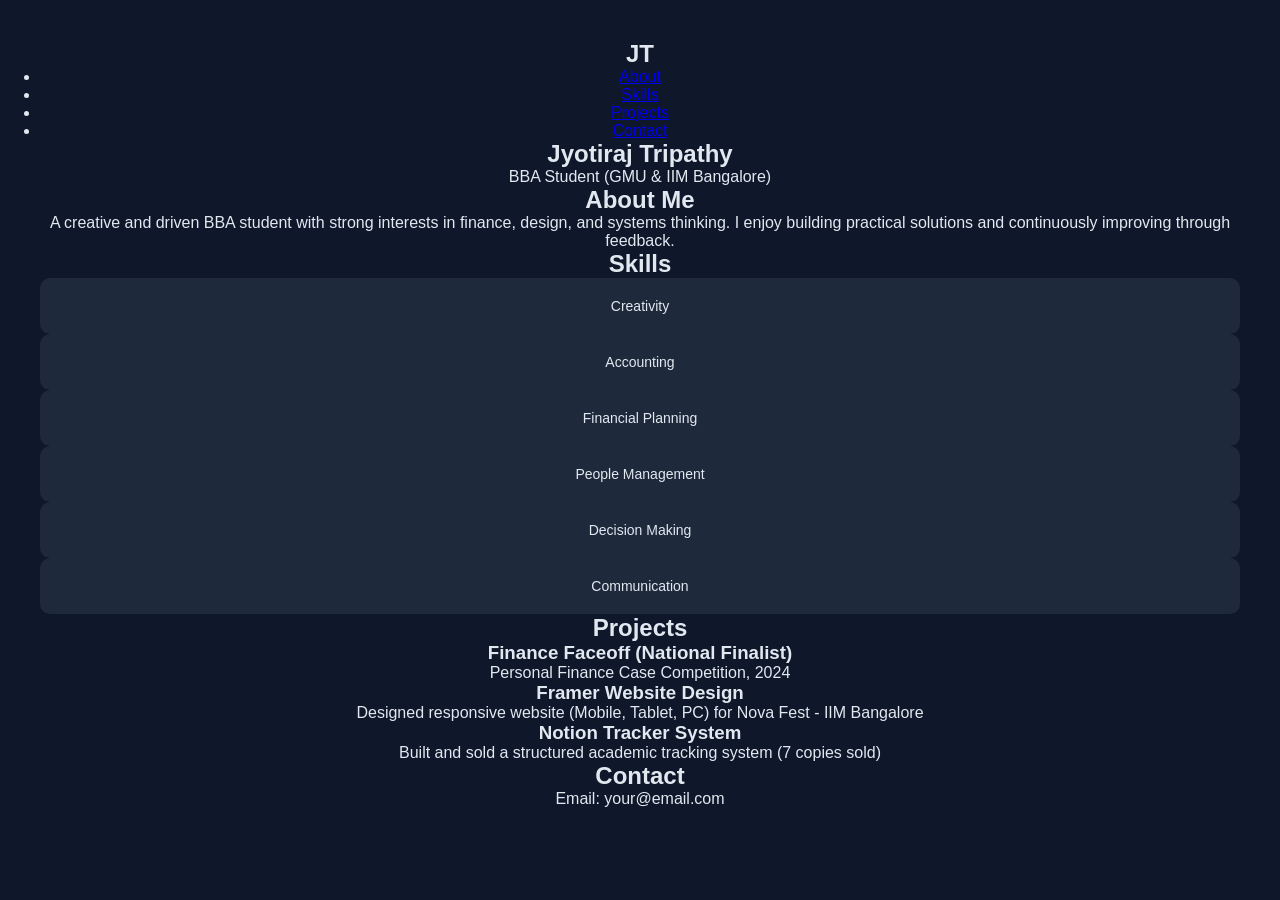
==== index.html @ 4a614e05 "index fix" ====
<!DOCTYPE html>
<html lang="en">
<head>
    <meta charset="UTF-8">
    <meta name="viewport" content="width=device-width, initial-scale=1.0">
    <title>Jyotiraj Tripathy</title>
    <link rel="stylesheet" href="style.css">

    <!-- Google Font -->
    <link href="https://fonts.googleapis.com/css2?family=Poppins:wght@300;400;600&display=swap" rel="stylesheet">
</head>
<body>

    <!-- Navbar -->
    <nav>
        <h1>JT</h1>
        <ul>
            <li><a href="#about">About</a></li>
            <li><a href="#skills">Skills</a></li>
            <li><a href="#projects">Projects</a></li>
            <li><a href="#contact">Contact</a></li>
        </ul>
    </nav>

    <!-- Hero -->
    <section class="hero">
        <h2>Jyotiraj Tripathy</h2>
        <p>BBA Student (GMU & IIM Bangalore)</p>
    </section>

    <!-- About -->
    <section id="about" class="section">
        <h2>About Me</h2>
        <p>
            A creative and driven BBA student with strong interests in finance, design, and systems thinking.
            I enjoy building practical solutions and continuously improving through feedback.
        </p>
    </section>

    <!-- Skills -->
    <section id="skills" class="section">
        <h2>Skills</h2>
        <div class="cards">
            <div class="card">Creativity</div>
            <div class="card">Accounting</div>
            <div class="card">Financial Planning</div>
            <div class="card">People Management</div>
            <div class="card">Decision Making</div>
            <div class="card">Communication</div>
        </div>
    </section>

    <!-- Projects -->
    <section id="projects" class="section">
        <h2>Projects</h2>

        <div class="project">
            <h3>Finance Faceoff (National Finalist)</h3>
            <p>Personal Finance Case Competition, 2024</p>
        </div>

        <div class="project">
            <h3>Framer Website Design</h3>
            <p>Designed responsive website (Mobile, Tablet, PC) for Nova Fest - IIM Bangalore</p>
        </div>

        <div class="project">
            <h3>Notion Tracker System</h3>
            <p>Built and sold a structured academic tracking system (7 copies sold)</p>
        </div>

    </section>

    <!-- Contact -->
    <section id="contact" class="section">
        <h2>Contact</h2>
        <p>Email: your@email.com</p>
    </section>

</body>
</html>
---- style.css ----
* {
  margin: 0;
  padding: 0;
  box-sizing: border-box;
  font-family: Arial, sans-serif;
}

body {
  background-color: #0f172a;
  color: #e2e8f0;
  padding: 40px;
  text-align: center;
}

/* HEADER */
header h1 {
  font-size: 32px;
  margin-bottom: 10px;
}

header p {
  max-width: 600px;
  margin: 0 auto 40px;
  color: #94a3b8;
  line-height: 1.5;
}

/* PROJECTS SECTION */
.highlights {
  display: flex;
  justify-content: center;
  gap: 15px;
  flex-wrap: wrap;
  margin-bottom: 50px;
}

.card {
  background: #1e293b;
  padding: 20px 25px;
  border-radius: 10px;
  font-size: 14px;
  transition: 0.3s;
}

.card:hover {
  background: #334155;
}

.highlight {
  border: 1px solid #38bdf8;
}

/* INFO SECTION */
.info {
  display: flex;
  justify-content: center;
  gap: 40px;
  flex-wrap: wrap;
}

.box {
  background: #1e293b;
  padding: 25px;
  border-radius: 10px;
  width: 250px;
}

.box h2 {
  margin-bottom: 15px;
  font-size: 18px;
}

.box p, .box li {
  font-size: 14px;
  color: #cbd5f5;
  margin-bottom: 8px;
  list-style: none;
}
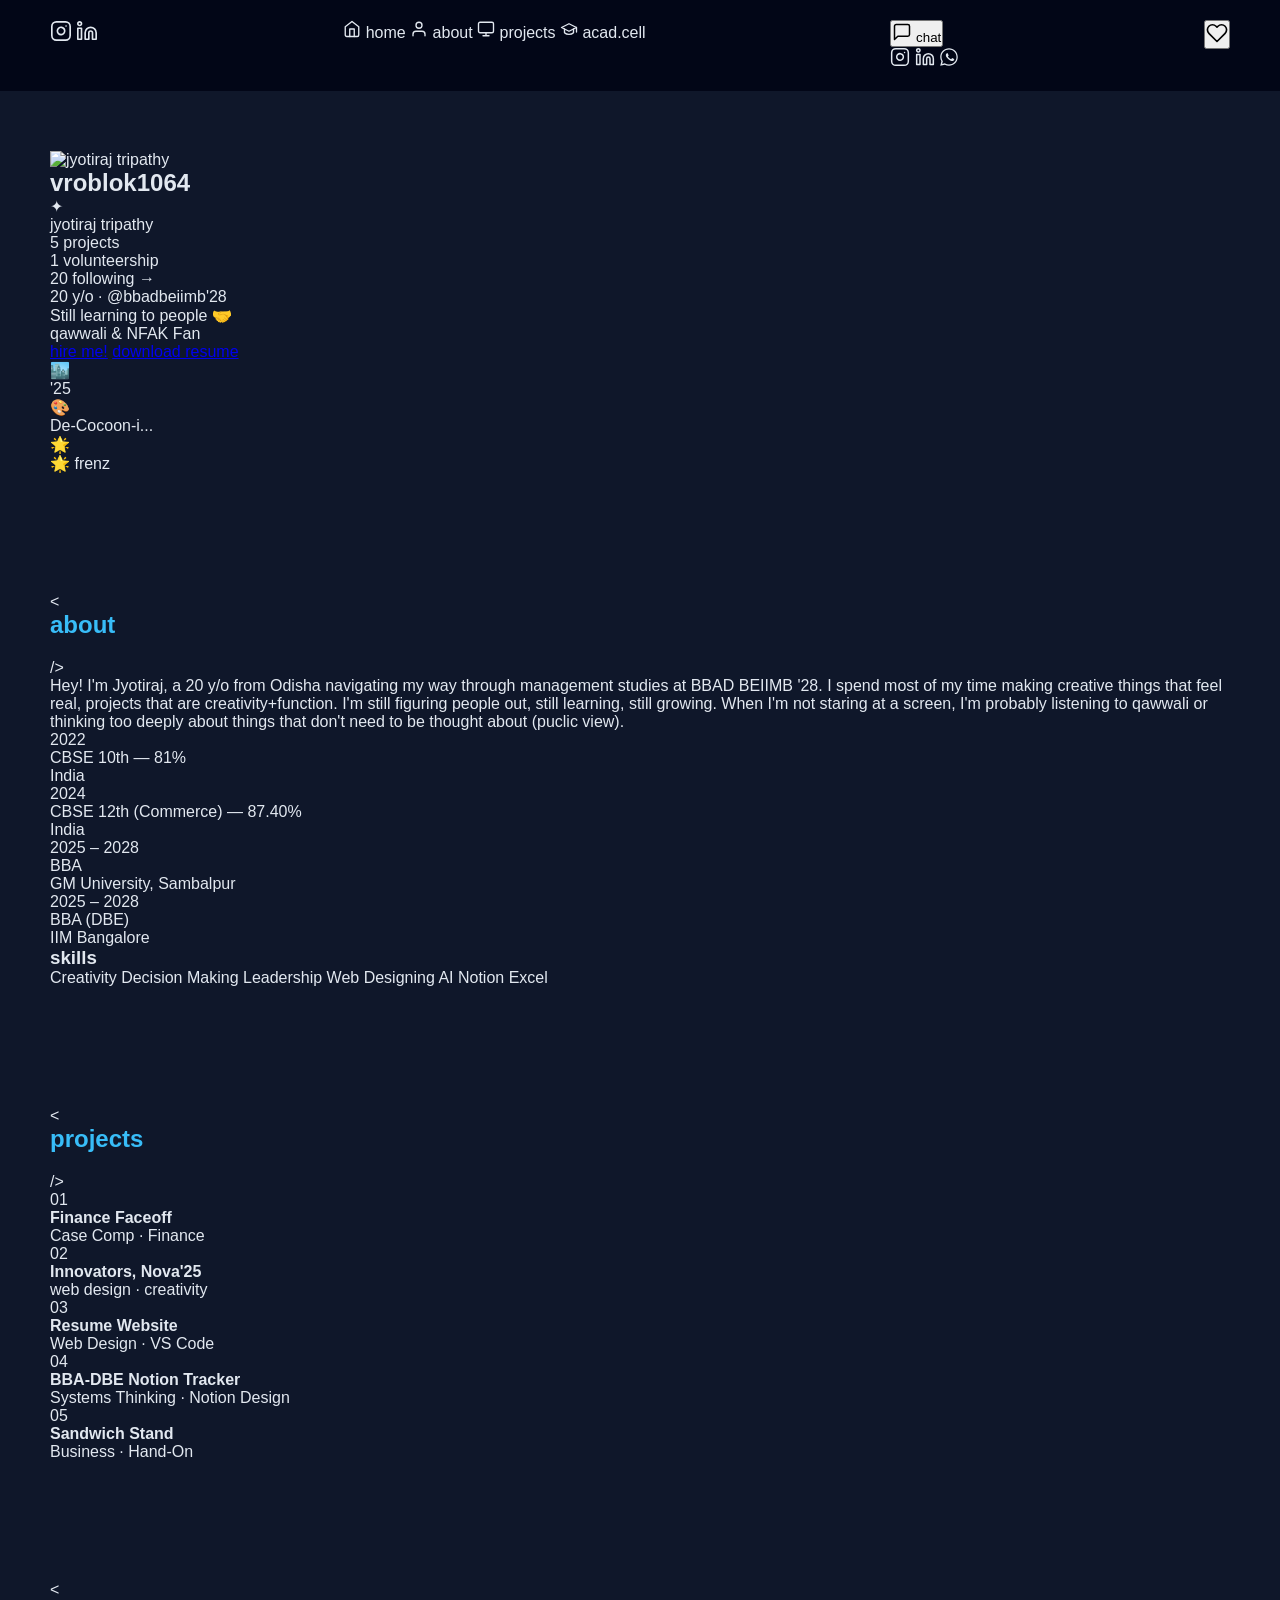
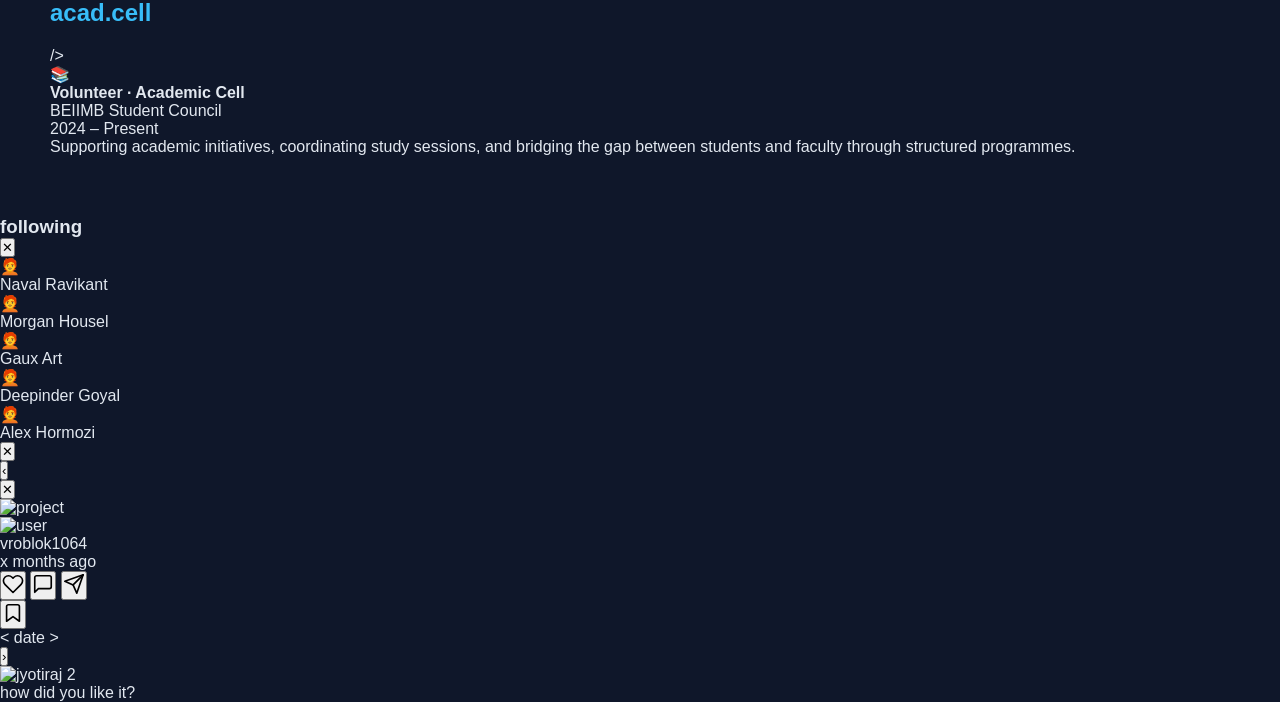
==== commit 3ddd6381: "new index.html" ====
--- a/index.html
+++ b/index.html
@@ -1,81 +1,476 @@
 <!DOCTYPE html>
 <html lang="en">
 <head>
-    <meta charset="UTF-8">
-    <meta name="viewport" content="width=device-width, initial-scale=1.0">
-    <title>Jyotiraj Tripathy</title>
-    <link rel="stylesheet" href="style.css">
-
-    <!-- Google Font -->
-    <link href="https://fonts.googleapis.com/css2?family=Poppins:wght@300;400;600&display=swap" rel="stylesheet">
+  <meta charset="UTF-8" />
+  <meta name="viewport" content="width=device-width, initial-scale=1.0"/>
+  <title>vroblok1064 • portfolio</title>
+  <link rel="preconnect" href="https://fonts.googleapis.com">
+  <link rel="preconnect" href="https://fonts.gstatic.com" crossorigin>
+  <link rel="stylesheet" href="style.css" />
 </head>
 <body>
 
-    <!-- Navbar -->
-    <nav>
-        <h1>JT</h1>
-        <ul>
-            <li><a href="#about">About</a></li>
-            <li><a href="#skills">Skills</a></li>
-            <li><a href="#projects">Projects</a></li>
-            <li><a href="#contact">Contact</a></li>
-        </ul>
-    </nav>
-
-    <!-- Hero -->
-    <section class="hero">
-        <h2>Jyotiraj Tripathy</h2>
-        <p>BBA Student (GMU & IIM Bangalore)</p>
+  <!-- ───────────────────────────────────────────────
+       LEFT VERTICAL NAVBAR
+  ─────────────────────────────────────────────────── -->
+  <nav class="sidebar">
+
+    <!-- Social CTAs -->
+    <div class="sidebar-top">
+      <a href="https://instagram.com/fantaaddict.16" target="_blank" class="sidebar-icon-btn" title="Instagram">
+        <svg xmlns="http://www.w3.org/2000/svg" width="22" height="22" viewBox="0 0 24 24" fill="none" stroke="currentColor" stroke-width="1.8" stroke-linecap="round" stroke-linejoin="round">
+          <rect x="2" y="2" width="20" height="20" rx="5" ry="5"/><path d="M16 11.37A4 4 0 1 1 12.63 8 4 4 0 0 1 16 11.37z"/><line x1="17.5" y1="6.5" x2="17.51" y2="6.5"/>
+        </svg>
+      </a>
+      <a href="https://www.linkedin.com/in/jyotirajtripathy/" target="_blank" class="sidebar-icon-btn" title="LinkedIn">
+        <svg xmlns="http://www.w3.org/2000/svg" width="22" height="22" viewBox="0 0 24 24" fill="none" stroke="currentColor" stroke-width="1.8" stroke-linecap="round" stroke-linejoin="round">
+          <path d="M16 8a6 6 0 0 1 6 6v7h-4v-7a2 2 0 0 0-2-2 2 2 0 0 0-2 2v7h-4v-7a6 6 0 0 1 6-6z"/><rect x="2" y="9" width="4" height="12"/><circle cx="4" cy="4" r="2"/>
+        </svg>
+      </a>
+    </div>
+
+    <!-- Scroll nav -->
+    <div class="sidebar-nav">
+      <a href="#home"     class="nav-pill active" data-label="home">
+        <svg xmlns="http://www.w3.org/2000/svg" width="18" height="18" viewBox="0 0 24 24" fill="none" stroke="currentColor" stroke-width="1.8" stroke-linecap="round" stroke-linejoin="round"><path d="M3 9l9-7 9 7v11a2 2 0 0 1-2 2H5a2 2 0 0 1-2-2z"/><polyline points="9 22 9 12 15 12 15 22"/></svg>
+        <span>home</span>
+      </a>
+      <a href="#about"    class="nav-pill" data-label="about">
+        <svg xmlns="http://www.w3.org/2000/svg" width="18" height="18" viewBox="0 0 24 24" fill="none" stroke="currentColor" stroke-width="1.8" stroke-linecap="round" stroke-linejoin="round"><path d="M20 21v-2a4 4 0 0 0-4-4H8a4 4 0 0 0-4 4v2"/><circle cx="12" cy="7" r="4"/></svg>
+        <span>about</span>
+      </a>
+      <a href="#projects" class="nav-pill" data-label="projects">
+        <svg xmlns="http://www.w3.org/2000/svg" width="18" height="18" viewBox="0 0 24 24" fill="none" stroke="currentColor" stroke-width="1.8" stroke-linecap="round" stroke-linejoin="round"><rect x="2" y="3" width="20" height="14" rx="2"/><path d="M8 21h8M12 17v4"/></svg>
+        <span>projects</span>
+      </a>
+      <a href="#acadcell" class="nav-pill" data-label="acad.cell">
+        <svg xmlns="http://www.w3.org/2000/svg" width="18" height="18" viewBox="0 0 24 24" fill="none" stroke="currentColor" stroke-width="1.8" stroke-linecap="round" stroke-linejoin="round"><path d="M22 10v6M2 10l10-5 10 5-10 5z"/><path d="M6 12v5c3 3 9 3 12 0v-5"/></svg>
+        <span>acad.cell</span>
+      </a>
+    </div>
+
+    <!-- Chat button -->
+    <div class="sidebar-chat">
+      <button class="chat-toggle-btn" id="chatToggle" title="Chat with me">
+        <svg xmlns="http://www.w3.org/2000/svg" width="20" height="20" viewBox="0 0 24 24" fill="none" stroke="currentColor" stroke-width="1.8" stroke-linecap="round" stroke-linejoin="round"><path d="M21 15a2 2 0 0 1-2 2H7l-4 4V5a2 2 0 0 1 2-2h14a2 2 0 0 1 2 2z"/></svg>
+        <span>chat</span>
+      </button>
+      <!-- Chat options popup -->
+      <div class="chat-options" id="chatOptions">
+        <a href="https://instagram.com/fantaaddict.16" target="_blank" class="chat-option" title="Instagram DM">
+          <svg xmlns="http://www.w3.org/2000/svg" width="20" height="20" viewBox="0 0 24 24" fill="none" stroke="currentColor" stroke-width="1.8" stroke-linecap="round" stroke-linejoin="round"><rect x="2" y="2" width="20" height="20" rx="5" ry="5"/><path d="M16 11.37A4 4 0 1 1 12.63 8 4 4 0 0 1 16 11.37z"/><line x1="17.5" y1="6.5" x2="17.51" y2="6.5"/></svg>
+        </a>
+        <a href="https://linkedin.com/in/jyotirajtripathy" target="_blank" class="chat-option" title="LinkedIn Message">
+          <svg xmlns="http://www.w3.org/2000/svg" width="20" height="20" viewBox="0 0 24 24" fill="none" stroke="currentColor" stroke-width="1.8" stroke-linecap="round" stroke-linejoin="round"><path d="M16 8a6 6 0 0 1 6 6v7h-4v-7a2 2 0 0 0-2-2 2 2 0 0 0-2 2v7h-4v-7a6 6 0 0 1 6-6z"/><rect x="2" y="9" width="4" height="12"/><circle cx="4" cy="4" r="2"/></svg>
+        </a>
+        <a href="https://wa.me/91XXXXXXXXXX" target="_blank" class="chat-option" title="WhatsApp">
+          <svg xmlns="http://www.w3.org/2000/svg" width="20" height="20" viewBox="0 0 32 32" fill="currentColor"><path d="M16 2C8.268 2 2 8.268 2 16c0 2.478.658 4.8 1.804 6.807L2 30l7.347-1.785A13.94 13.94 0 0 0 16 30c7.732 0 14-6.268 14-14S23.732 2 16 2zm0 2c6.617 0 12 5.383 12 12s-5.383 12-12 12a11.94 11.94 0 0 1-6.13-1.695l-.438-.263-4.358 1.058 1.09-4.243-.285-.455A11.94 11.94 0 0 1 4 16C4 9.383 9.383 4 16 4zm-3.006 5.998c-.22 0-.576.082-.878.41-.302.327-1.152 1.125-1.152 2.744s1.179 3.183 1.344 3.404c.165.22 2.316 3.538 5.617 4.963 2.784 1.198 3.35.96 3.954.9.604-.06 1.95-.798 2.225-1.568.275-.77.275-1.43.193-1.568-.082-.137-.302-.22-.633-.385-.33-.165-1.95-.962-2.252-1.072-.302-.11-.522-.165-.742.165-.22.33-.85 1.072-1.042 1.292-.192.22-.385.248-.715.083-.33-.165-1.394-.514-2.655-1.638-.981-.875-1.644-1.955-1.836-2.285-.193-.33-.021-.51.144-.673.148-.147.33-.385.495-.578.165-.193.22-.33.33-.55.11-.22.055-.413-.027-.578-.083-.165-.735-1.79-1.015-2.45-.268-.64-.543-.554-.742-.563a13.674 13.674 0 0 0-.632-.013z"/></svg>
+        </a>
+      </div>
+    </div>
+
+    <!-- Like button -->
+    <div class="sidebar-like">
+      <button class="like-btn" id="likeBtn" title="Like this portfolio">
+        <svg xmlns="http://www.w3.org/2000/svg" width="22" height="22" viewBox="0 0 24 24" fill="none" stroke="currentColor" stroke-width="1.8" stroke-linecap="round" stroke-linejoin="round" class="heart-icon"><path d="M20.84 4.61a5.5 5.5 0 0 0-7.78 0L12 5.67l-1.06-1.06a5.5 5.5 0 0 0-7.78 7.78l1.06 1.06L12 21.23l7.78-7.78 1.06-1.06a5.5 5.5 0 0 0 0-7.78z"/></svg>
+      </button>
+    </div>
+
+  </nav>
+
+
+  <!-- ───────────────────────────────────────────────
+       MAIN CONTENT
+  ─────────────────────────────────────────────────── -->
+  <main class="main-content">
+
+    <!-- ══════════════════════════════════════════════
+         HOME / HERO SECTION
+    ══════════════════════════════════════════════ -->
+    <section id="home" class="section hero-section">
+      <div class="hero-inner">
+
+        <!-- Column 1: Profile Picture -->
+        <div class="hero-photo-col">
+          <div class="profile-ring">
+            <div class="profile-pic-wrap">
+              <!-- Replace src with your actual photo -->
+              <img src="images/pfp.jpg" alt="jyotiraj tripathy" class="profile-pic" />
+            </div>
+          </div>
+        </div>
+
+        <!-- Column 2: Info -->
+        <div class="hero-info-col">
+          <div class="username-row">
+            <h1 class="username">vroblok1064</h1>
+            <span class="verified-tag">✦</span>
+          </div>
+          <p class="fullname">jyotiraj tripathy</p>
+
+          <!-- Stats -->
+          <div class="stats-row">
+            <div class="stat">
+              <span class="stat-num">5</span>
+              <span class="stat-label">projects</span>
+            </div>
+            <div class="stat">
+              <span class="stat-num">1</span>
+              <span class="stat-label">volunteership</span>
+            </div>
+            <div class="stat stat-clickable" id="followingTrigger">
+              <span class="stat-num">20</span>
+              <span class="stat-label">following →</span>
+            </div>
+          </div>
+
+          <!-- Bio -->
+          <div class="bio">
+            <p>20 y/o · <span class="bio-tag">@bbadbeiimb'28</span></p>
+            <p>Still learning to people 🤝</p>
+            <p>qawwali &amp; NFAK Fan</p>
+          </div>
+
+          <!-- CTA Buttons -->
+          <div class="cta-buttons">
+            <a href="mailto:jyotiraj@example.com" class="btn btn-primary">hire me!</a>
+            <a href="resume.pdf" download class="btn btn-secondary">download resume</a>
+          </div>
+        </div>
+
+      </div>
+
+      <!-- Highlights Row -->
+      <div class="highlights-row">
+        <div class="highlight-item" data-highlight="0">
+          <div class="highlight-ring">
+            <div class="highlight-thumb">
+              <span>🏙️</span>
+            </div>
+          </div>
+          <span class="highlight-label">'25</span>
+        </div>
+        <div class="highlight-item" data-highlight="1">
+          <div class="highlight-ring">
+            <div class="highlight-thumb">
+              <span>🎨</span>
+            </div>
+          </div>
+          <span class="highlight-label">De-Cocoon-i...</span>
+        </div>
+        <div class="highlight-item" data-highlight="2">
+          <div class="highlight-ring">
+            <div class="highlight-thumb">
+              <span>🌟</span>
+            </div>
+          </div>
+          <span class="highlight-label">🌟 frenz</span>
+        </div>
+        
+      </div>
+
     </section>
 
-    <!-- About -->
-    <section id="about" class="section">
-        <h2>About Me</h2>
-        <p>
-            A creative and driven BBA student with strong interests in finance, design, and systems thinking.
-            I enjoy building practical solutions and continuously improving through feedback.
+
+    <!-- ══════════════════════════════════════════════
+         ABOUT SECTION
+    ══════════════════════════════════════════════ -->
+    <section id="about" class="section about-section">
+      <div class="section-header">
+        <span class="section-tag">&lt;</span>
+        <h2 class="section-title">about</h2>
+        <span class="section-tag">/&gt;</span>
+      </div>
+      <div class="about-content">
+        <p class="about-text">
+          Hey! I'm Jyotiraj, a 20 y/o from Odisha navigating my way through management studies at BBAD BEIIMB '28. I spend most of my time making creative things that feel real, projects that are creativity+function. I'm still figuring people out, still learning, still growing.
+          When I'm not staring at a screen, I'm probably listening to qawwali or thinking too deeply about things that don't need to be thought about (puclic view).
         </p>
+      </div>
+
+      <!-- Education & Skills -->
+      <div class="edu-skills-grid">
+
+        <!-- Education -->
+        <div class="edu-item">
+  <span class="edu-year">2022</span>
+  <div>
+    <p class="edu-degree">CBSE 10th — 81%</p>
+    <p class="edu-school">India</p>
+  </div>
+</div>
+
+<div class="edu-item">
+  <span class="edu-year">2024</span>
+  <div>
+    <p class="edu-degree">CBSE 12th (Commerce) — 87.40%</p>
+    <p class="edu-school">India</p>
+  </div>
+</div>
+
+<div class="edu-item">
+  <span class="edu-year">2025 – 2028</span>
+  <div>
+    <p class="edu-degree">BBA</p>
+    <p class="edu-school">GM University, Sambalpur</p>
+  </div>
+</div>
+
+<div class="edu-item">
+  <span class="edu-year">2025 – 2028</span>
+  <div>
+    <p class="edu-degree">BBA (DBE)</p>
+    <p class="edu-school">IIM Bangalore</p>
+  </div>
+</div>
+
+        <!-- Skills -->
+        <div class="skills-col">
+          <h3 class="col-title">skills</h3>
+          <span class="skill-tag">Creativity</span>
+<span class="skill-tag">Decision Making</span>
+<span class="skill-tag">Leadership</span>
+<span class="skill-tag">Web Designing</span>
+<span class="skill-tag">AI</span>
+<span class="skill-tag">Notion</span>
+<span class="skill-tag">Excel</span>
+        </div>
+
+      </div>
     </section>
 
-    <!-- Skills -->
-    <section id="skills" class="section">
-        <h2>Skills</h2>
-        <div class="cards">
-            <div class="card">Creativity</div>
-            <div class="card">Accounting</div>
-            <div class="card">Financial Planning</div>
-            <div class="card">People Management</div>
-            <div class="card">Decision Making</div>
-            <div class="card">Communication</div>
-        </div>
+
+    <!-- ══════════════════════════════════════════════
+         PROJECTS SECTION
+    ══════════════════════════════════════════════ -->
+    <section id="projects" class="section projects-section">
+      <div class="section-header">
+        <span class="section-tag">&lt;</span>
+        <h2 class="section-title">projects</h2>
+        <span class="section-tag">/&gt;</span>
+      </div>
+
+      <div class="projects-grid">
+
+        <!-- Card 1 -->
+        <div class="project-card" data-project="0">
+          <div class="card-thumb card-thumb--1">
+            <span class="card-num">01</span>
+          </div>
+          <div class="card-info">
+            <h4 class="card-title">Finance Faceoff</h4>
+            <p class="card-tag">Case Comp · Finance</p>
+          </div>
+        </div>
+
+        <!-- Card 2 -->
+        <div class="project-card" data-project="1">
+          <div class="card-thumb card-thumb--2">
+            <span class="card-num">02</span>
+          </div>
+          <div class="card-info">
+            <h4 class="card-title">Innovators, Nova'25</h4>
+            <p class="card-tag">web design · creativity</p>
+          </div>
+        </div>
+
+        <!-- Card 3 -->
+        <div class="project-card" data-project="2">
+          <div class="card-thumb card-thumb--3">
+            <span class="card-num">03</span>
+          </div>
+          <div class="card-info">
+            <h4 class="card-title">Resume Website</h4>
+            <p class="card-tag">Web Design · VS Code</p>
+          </div>
+        </div>
+
+        <!-- Card 4 -->
+        <div class="project-card" data-project="3">
+          <div class="card-thumb card-thumb--4">
+            <span class="card-num">04</span>
+          </div>
+          <div class="card-info">
+            <h4 class="card-title">BBA-DBE Notion Tracker</h4>
+            <p class="card-tag">Systems Thinking · Notion Design</p>
+          </div>
+        </div>
+
+        <!-- Card 5 -->
+        <div class="project-card" data-project="4">
+          <div class="card-thumb card-thumb--5">
+            <span class="card-num">05</span>
+          </div>
+          <div class="card-info">
+            <h4 class="card-title">Sandwich Stand</h4>
+            <p class="card-tag">Business · Hand-On</p>
+          </div>
+        </div>
+
+      </div>
     </section>
 
-    <!-- Projects -->
-    <section id="projects" class="section">
-        <h2>Projects</h2>
-
-        <div class="project">
-            <h3>Finance Faceoff (National Finalist)</h3>
-            <p>Personal Finance Case Competition, 2024</p>
-        </div>
-
-        <div class="project">
-            <h3>Framer Website Design</h3>
-            <p>Designed responsive website (Mobile, Tablet, PC) for Nova Fest - IIM Bangalore</p>
-        </div>
-
-        <div class="project">
-            <h3>Notion Tracker System</h3>
-            <p>Built and sold a structured academic tracking system (7 copies sold)</p>
-        </div>
-
+
+    <!-- ══════════════════════════════════════════════
+         ACADEMIC CELL SECTION
+    ══════════════════════════════════════════════ -->
+    <section id="acadcell" class="section acadcell-section">
+      <div class="section-header">
+        <span class="section-tag">&lt;</span>
+        <h2 class="section-title">acad.cell</h2>
+        <span class="section-tag">/&gt;</span>
+      </div>
+      <div class="acadcell-content">
+        <div class="acad-card">
+          <div class="acad-icon">📚</div>
+          <div class="acad-info">
+            <h4 class="acad-role">Volunteer · Academic Cell</h4>
+            <p class="acad-org">BEIIMB Student Council</p>
+            <p class="acad-period">2024 – Present</p>
+            <p class="acad-desc">Supporting academic initiatives, coordinating study sessions, and bridging the gap between students and faculty through structured programmes.</p>
+          </div>
+        </div>
+      </div>
     </section>
 
-    <!-- Contact -->
-    <section id="contact" class="section">
-        <h2>Contact</h2>
-        <p>Email: your@email.com</p>
-    </section>
-
+  </main><!-- /main-content -->
+
+
+  <!-- ───────────────────────────────────────────────
+       FOLLOWING LIST DIALOG
+  ─────────────────────────────────────────────────── -->
+  <div class="overlay" id="followingOverlay">
+    <div class="dialog">
+      <div class="dialog-header">
+        <h3 class="dialog-title">following</h3>
+        <button class="dialog-close" id="closeFollowing">✕</button>
+      </div>
+      <ul class="following-list">
+        <li class="following-item">
+          <div class="following-avatar">🧑‍🦰</div>
+          <div>
+            <p class="following-name">Naval Ravikant</p>
+            
+          </div>
+        </li>
+        <li class="following-item">
+          <div class="following-avatar">🧑‍🦰</div>
+          <div>
+            <p class="following-name">Morgan Housel</p>
+          
+          </div>
+        </li>
+                <li class="following-item">
+          <div class="following-avatar">🧑‍🦰</div>
+          <div>
+            <p class="following-name">Gaux Art</p>
+          
+          </div>
+        </li>
+                <li class="following-item">
+          <div class="following-avatar">🧑‍🦰</div>
+          <div>
+            <p class="following-name">Deepinder Goyal</p>
+          
+          </div>
+        </li>
+                <li class="following-item">
+          <div class="following-avatar">🧑‍🦰</div>
+          <div>
+            <p class="following-name">Alex Hormozi</p>
+          
+          </div>
+        </li>
+      </ul>
+    </div>
+  </div>
+
+
+  <!-- ───────────────────────────────────────────────
+       HIGHLIGHT VIEWER DIALOG
+  ─────────────────────────────────────────────────── -->
+  <div class="overlay" id="highlightOverlay">
+    <div class="highlight-viewer">
+      <button class="dialog-close highlight-close" id="closeHighlight">✕</button>
+      <div class="highlight-viewer-inner" id="highlightContent">
+        <!-- content injected by JS -->
+      </div>
+    </div>
+  </div>
+
+
+  <!-- ───────────────────────────────────────────────
+       PROJECT DETAIL OVERLAY
+  ─────────────────────────────────────────────────── -->
+  <div class="overlay" id="projectOverlay">
+    <div class="project-overlay-inner">
+
+      <button class="proj-nav-btn proj-prev" id="projPrev">‹</button>
+
+      <div class="project-detail">
+        <button class="dialog-close proj-close-btn" id="closeProject">✕</button>
+
+        <!-- LEFT: carousel placeholder -->
+        <div class="proj-left">
+          <div class="proj-carousel-area" id="projCarousel">
+  <img id="projImage" src="" alt="project" style="width:100%; height:100%; object-fit:cover;">
+</div>
+        </div>
+
+        <!-- RIGHT: info -->
+        <div class="proj-right">
+          <div class="proj-user-row">
+            <div class="proj-avatar">
+              <img src="https://i.pravatar.cc/40?img=12" alt="user" />
+            </div>
+            <div>
+              <p class="proj-username">vroblok1064</p>
+              <p class="proj-time">x months ago</p>
+            </div>
+          </div>
+          <div class="proj-description" id="projDescription">
+            <!-- injected by JS -->
+          </div>
+          <div class="proj-actions">
+            <div class="proj-action-icons">
+              <button class="proj-action-btn">
+                <svg xmlns="http://www.w3.org/2000/svg" width="22" height="22" viewBox="0 0 24 24" fill="none" stroke="currentColor" stroke-width="1.8" stroke-linecap="round" stroke-linejoin="round"><path d="M20.84 4.61a5.5 5.5 0 0 0-7.78 0L12 5.67l-1.06-1.06a5.5 5.5 0 0 0-7.78 7.78l1.06 1.06L12 21.23l7.78-7.78 1.06-1.06a5.5 5.5 0 0 0 0-7.78z"/></svg>
+              </button>
+              <button class="proj-action-btn">
+                <svg xmlns="http://www.w3.org/2000/svg" width="22" height="22" viewBox="0 0 24 24" fill="none" stroke="currentColor" stroke-width="1.8" stroke-linecap="round" stroke-linejoin="round"><path d="M21 15a2 2 0 0 1-2 2H7l-4 4V5a2 2 0 0 1 2-2h14a2 2 0 0 1 2 2z"/></svg>
+              </button>
+              <button class="proj-action-btn">
+                <svg xmlns="http://www.w3.org/2000/svg" width="22" height="22" viewBox="0 0 24 24" fill="none" stroke="currentColor" stroke-width="1.8" stroke-linecap="round" stroke-linejoin="round"><line x1="22" y1="2" x2="11" y2="13"/><polygon points="22 2 15 22 11 13 2 9 22 2"/></svg>
+              </button>
+            </div>
+            <button class="proj-action-btn">
+              <svg xmlns="http://www.w3.org/2000/svg" width="22" height="22" viewBox="0 0 24 24" fill="none" stroke="currentColor" stroke-width="1.8" stroke-linecap="round" stroke-linejoin="round"><path d="M19 21l-7-5-7 5V5a2 2 0 0 1 2-2h10a2 2 0 0 1 2 2z"/></svg>
+            </button>
+          </div>
+          <p class="proj-date" id="projDate">&lt; date &gt;</p>
+        </div>
+      </div>
+
+      <button class="proj-nav-btn proj-next" id="projNext">›</button>
+
+    </div>
+  </div>
+
+
+  <!-- ───────────────────────────────────────────────
+       STICKY "HOW DID YOU LIKE IT?" WIDGET
+  ─────────────────────────────────────────────────── -->
+  <div class="sticky-widget" id="stickyWidget">
+    <div class="sticky-inner">
+      <div class="sticky-avatar">
+        <img src="https://i.pravatar.cc/32?img=12" alt="jyotiraj" />
+        <span class="sticky-notif">2</span>
+      </div>
+      <span class="sticky-text">how did you like it?</span>
+    </div>
+  </div>
+
+
+  <script src="script.js"></script>
 </body>
 </html>
--- a/style.css
+++ b/style.css
@@ -1,78 +1,85 @@
 * {
-  margin: 0;
-  padding: 0;
-  box-sizing: border-box;
-  font-family: Arial, sans-serif;
+    margin: 0;
+    padding: 0;
+    box-sizing: border-box;
 }
 
 body {
-  background-color: #0f172a;
-  color: #e2e8f0;
-  padding: 40px;
-  text-align: center;
+    font-family: 'Poppins', sans-serif;
+    background-color: #0f172a;
+    color: #e2e8f0;
 }
 
-/* HEADER */
-header h1 {
-  font-size: 32px;
-  margin-bottom: 10px;
+/* Navbar */
+nav {
+    display: flex;
+    justify-content: space-between;
+    padding: 20px 50px;
+    background: #020617;
+    position: sticky;
+    top: 0;
 }
 
-header p {
-  max-width: 600px;
-  margin: 0 auto 40px;
-  color: #94a3b8;
-  line-height: 1.5;
+nav h1 {
+    color: #38bdf8;
 }
 
-/* PROJECTS SECTION */
-.highlights {
-  display: flex;
-  justify-content: center;
-  gap: 15px;
-  flex-wrap: wrap;
-  margin-bottom: 50px;
+nav ul {
+    display: flex;
+    list-style: none;
+    gap: 20px;
+}
+
+nav a {
+    text-decoration: none;
+    color: #e2e8f0;
+}
+
+nav a:hover {
+    color: #38bdf8;
+}
+
+/* Hero */
+.hero {
+    text-align: center;
+    padding: 100px 20px;
+}
+
+.hero h2 {
+    font-size: 2.5rem;
+}
+
+.hero p {
+    color: #94a3b8;
+}
+
+/* Sections */
+.section {
+    padding: 60px 50px;
+}
+
+.section h2 {
+    margin-bottom: 20px;
+    color: #38bdf8;
+}
+
+/* Cards */
+.cards {
+    display: flex;
+    flex-wrap: wrap;
+    gap: 15px;
 }
 
 .card {
-  background: #1e293b;
-  padding: 20px 25px;
-  border-radius: 10px;
-  font-size: 14px;
-  transition: 0.3s;
+    background: #1e293b;
+    padding: 15px 20px;
+    border-radius: 10px;
 }
 
-.card:hover {
-  background: #334155;
+/* Projects */
+.project {
+    margin-bottom: 20px;
+    background: #1e293b;
+    padding: 15px;
+    border-radius: 10px;
 }
-
-.highlight {
-  border: 1px solid #38bdf8;
-}
-
-/* INFO SECTION */
-.info {
-  display: flex;
-  justify-content: center;
-  gap: 40px;
-  flex-wrap: wrap;
-}
-
-.box {
-  background: #1e293b;
-  padding: 25px;
-  border-radius: 10px;
-  width: 250px;
-}
-
-.box h2 {
-  margin-bottom: 15px;
-  font-size: 18px;
-}
-
-.box p, .box li {
-  font-size: 14px;
-  color: #cbd5f5;
-  margin-bottom: 8px;
-  list-style: none;
-}
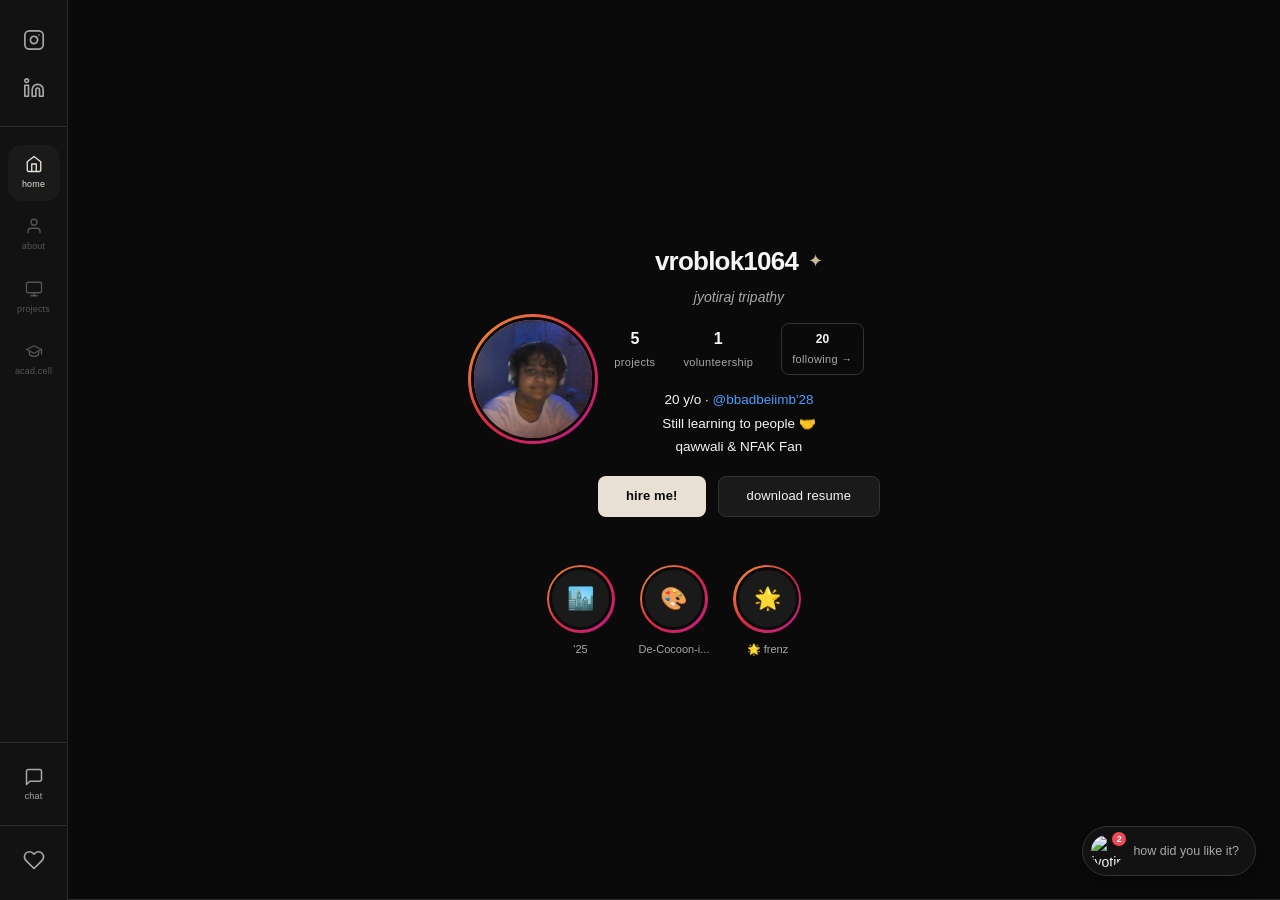
==== commit d6cacae3: "Update index.html" ====
--- a/index.html
+++ b/index.html
@@ -95,7 +95,7 @@
           <div class="profile-ring">
             <div class="profile-pic-wrap">
               <!-- Replace src with your actual photo -->
-              <img src="images/pfp.jpg" alt="jyotiraj tripathy" class="profile-pic" />
+              <img src="pfp.jpg" alt="jyotiraj tripathy" class="profile-pic" />
             </div>
           </div>
         </div>
--- a/style.css
+++ b/style.css
@@ -1,85 +1,1270 @@
-* {
-    margin: 0;
-    padding: 0;
-    box-sizing: border-box;
+/* ═══════════════════════════════════════════════════════════════
+   STYLE.CSS — vroblok1064 portfolio
+   Instagram-dark aesthetic · DM Sans + Space Mono
+═══════════════════════════════════════════════════════════════ */
+
+/* ─────────────────────────────────────────────
+   CSS VARIABLES
+───────────────────────────────────────────── */
+:root {
+  --bg:            #0a0a0a;
+  --bg-2:          #121212;
+  --bg-3:          #1a1a1a;
+  --bg-4:          #222222;
+  --border:        #2a2a2a;
+  --border-light:  #333333;
+  --text:          #f5f5f5;
+  --text-sub:      #a8a8a8;
+  --text-muted:    #555555;
+  --accent:        #e8e0d4;
+  --accent-warm:   #c8b99a;
+  --red:           #ed4956;
+  --highlight-grd: linear-gradient(135deg, #f09433, #e6683c, #dc2743, #cc2366, #bc1888);
+  --sidebar-w:     68px;
+  --radius-sm:     8px;
+  --radius-md:     14px;
+  --radius-lg:     20px;
+  --radius-xl:     28px;
+  --trans:         0.2s ease;
+  --trans-slow:    0.4s cubic-bezier(0.4, 0, 0.2, 1);
+}
+
+/* ─────────────────────────────────────────────
+   RESET & BASE
+───────────────────────────────────────────── */
+*, *::before, *::after {
+  box-sizing: border-box;
+  margin: 0;
+  padding: 0;
+}
+
+html {
+  scroll-behavior: smooth;
+  scroll-snap-type: y mandatory;
 }
 
 body {
-    font-family: 'Poppins', sans-serif;
-    background-color: #0f172a;
-    color: #e2e8f0;
-}
-
-/* Navbar */
-nav {
-    display: flex;
-    justify-content: space-between;
-    padding: 20px 50px;
-    background: #020617;
-    position: sticky;
-    top: 0;
-}
-
-nav h1 {
-    color: #38bdf8;
-}
-
-nav ul {
-    display: flex;
-    list-style: none;
-    gap: 20px;
-}
-
-nav a {
-    text-decoration: none;
-    color: #e2e8f0;
-}
-
-nav a:hover {
-    color: #38bdf8;
-}
-
-/* Hero */
-.hero {
+  background-color: var(--bg);
+  color: var(--text);
+  font-family: -apple-system, BlinkMacSystemFont, "Segoe UI", Roboto, Helvetica, Arial, sans-serif;
+  font-size: 14px;
+  line-height: 1.6;
+  overflow-x: hidden;
+  display: flex;
+}
+
+a {
+  color: inherit;
+  text-decoration: none;
+}
+
+button {
+  background: none;
+  border: none;
+  cursor: pointer;
+  color: inherit;
+  font-family: inherit;
+}
+
+img {
+  display: block;
+  max-width: 100%;
+}
+
+ul {
+  list-style: none;
+}
+
+/* ─────────────────────────────────────────────
+   SCROLLBAR
+───────────────────────────────────────────── */
+::-webkit-scrollbar {
+  width: 4px;
+}
+::-webkit-scrollbar-track {
+  background: var(--bg);
+}
+::-webkit-scrollbar-thumb {
+  background: var(--border-light);
+  border-radius: 2px;
+}
+
+/* ═══════════════════════════════════════════════════════════════
+   SIDEBAR / VERTICAL NAV
+═══════════════════════════════════════════════════════════════ */
+.sidebar {
+  position: fixed;
+  top: 0;
+  left: 0;
+  height: 100vh;
+  width: var(--sidebar-w);
+  background: var(--bg-2);
+  border-right: 1px solid var(--border);
+  display: flex;
+  flex-direction: column;
+  align-items: center;
+  padding: 20px 0;
+  z-index: 100;
+  gap: 0;
+}
+
+/* Social CTAs at top */
+.sidebar-top {
+  display: flex;
+  flex-direction: column;
+  align-items: center;
+  gap: 8px;
+  padding-bottom: 18px;
+  border-bottom: 1px solid var(--border);
+  width: 100%;
+}
+
+.sidebar-icon-btn {
+  display: flex;
+  align-items: center;
+  justify-content: center;
+  width: 40px;
+  height: 40px;
+  border-radius: 50%;
+  color: var(--text-sub);
+  transition: color var(--trans), background var(--trans);
+}
+
+.sidebar-icon-btn:hover {
+  color: var(--text);
+  background: var(--bg-3);
+}
+
+/* Nav pills */
+.sidebar-nav {
+  display: flex;
+  flex-direction: column;
+  align-items: center;
+  gap: 6px;
+  padding: 18px 0;
+  flex: 1;
+}
+
+.nav-pill {
+  display: flex;
+  flex-direction: column;
+  align-items: center;
+  gap: 4px;
+  width: 52px;
+  padding: 10px 4px;
+  border-radius: var(--radius-md);
+  color: var(--text-muted);
+  transition: color var(--trans), background var(--trans);
+  font-size: 9px;
+  font-weight: 500;
+  letter-spacing: 0.02em;
+}
+
+.nav-pill:hover,
+.nav-pill.active {
+  color: var(--text);
+  background: var(--bg-3);
+}
+
+.nav-pill.active {
+  color: var(--accent);
+}
+
+.nav-pill svg {
+  flex-shrink: 0;
+}
+
+/* Chat section */
+.sidebar-chat {
+  position: relative;
+  display: flex;
+  flex-direction: column;
+  align-items: center;
+  padding: 14px 0;
+  border-top: 1px solid var(--border);
+  border-bottom: 1px solid var(--border);
+  width: 100%;
+}
+
+.chat-toggle-btn {
+  display: flex;
+  flex-direction: column;
+  align-items: center;
+  gap: 4px;
+  padding: 10px 4px;
+  width: 52px;
+  border-radius: var(--radius-md);
+  color: var(--text-sub);
+  font-size: 9px;
+  font-weight: 500;
+  letter-spacing: 0.02em;
+  transition: color var(--trans), background var(--trans);
+}
+
+.chat-toggle-btn:hover {
+  color: var(--text);
+  background: var(--bg-3);
+}
+
+/* Chat options popup (appears to the right) */
+.chat-options {
+  position: absolute;
+  left: calc(100% + 12px);
+  bottom: 0;
+  display: flex;
+  flex-direction: column;
+  gap: 8px;
+  background: var(--bg-3);
+  border: 1px solid var(--border-light);
+  border-radius: var(--radius-md);
+  padding: 10px 8px;
+  opacity: 0;
+  pointer-events: none;
+  transform: translateX(-8px);
+  transition: opacity var(--trans), transform var(--trans);
+}
+
+.chat-options.open {
+  opacity: 1;
+  pointer-events: all;
+  transform: translateX(0);
+}
+
+.chat-option {
+  display: flex;
+  align-items: center;
+  justify-content: center;
+  width: 36px;
+  height: 36px;
+  border-radius: 50%;
+  color: var(--text-sub);
+  transition: color var(--trans), background var(--trans);
+}
+
+.chat-option:hover {
+  color: var(--text);
+  background: var(--bg-4);
+}
+
+/* Like button */
+.sidebar-like {
+  padding-top: 14px;
+}
+
+.like-btn {
+  display: flex;
+  align-items: center;
+  justify-content: center;
+  width: 40px;
+  height: 40px;
+  border-radius: 50%;
+  color: var(--text-sub);
+  transition: color var(--trans), background var(--trans), transform 0.15s ease;
+}
+
+.like-btn:hover {
+  background: var(--bg-3);
+}
+
+.like-btn.liked {
+  color: var(--red);
+}
+
+.like-btn.liked .heart-icon {
+  fill: var(--red);
+  stroke: var(--red);
+}
+
+.like-btn.pop {
+  animation: heartPop 0.3s ease;
+}
+
+@keyframes heartPop {
+  0%   { transform: scale(1); }
+  50%  { transform: scale(1.35); }
+  100% { transform: scale(1); }
+}
+
+/* ═══════════════════════════════════════════════════════════════
+   MAIN CONTENT
+═══════════════════════════════════════════════════════════════ */
+.main-content {
+  margin-left: var(--sidebar-w);
+  width: calc(100% - var(--sidebar-w));
+  overflow-y: auto;
+  height: 100vh;
+}
+
+/* ─────────────────────────────────────────────
+   SECTION BASE
+───────────────────────────────────────────── */
+.section {
+  min-height: 100vh;
+  padding: 60px;
+  scroll-snap-align: start;
+  border-bottom: 1px solid var(--border);
+  display: flex;
+  flex-direction: column;
+  align-items: center;
+}
+
+/* Section header tag style */
+.section-header {
+  display: flex;
+  align-items: center;
+  gap: 10px;
+  margin-bottom: 40px;
+}
+
+.section-tag {
+  font-family: inherit;
+  color: var(--text-muted);
+  font-size: 16px;
+}
+
+.section-title {
+  font-family: inherit;
+  font-size: 22px;
+  font-weight: 700;
+  color: var(--accent);
+  letter-spacing: -0.02em;
+}
+
+/* ═══════════════════════════════════════════════════════════════
+   HERO / HOME SECTION
+═══════════════════════════════════════════════════════════════ */
+.hero-section {
+  display: flex;
+  flex-direction: column;
+  justify-content: center;
+  gap: 48px;
+}
+
+.hero-inner {
+  display: flex;
+  align-items: center;
+  justify-content: center;
+  text-align: center;
+}
+
+/* Profile photo column */
+.hero-photo-col {
+  flex-shrink: 0;
+}
+
+.profile-ring {
+  width: 130px;
+  height: 130px;
+  border-radius: 50%;
+  padding: 3px;
+  background: var(--highlight-grd);
+}
+
+.profile-pic-wrap {
+  width: 100%;
+  height: 100%;
+  border-radius: 50%;
+  overflow: hidden;
+  border: 3px solid var(--bg);
+}
+
+.profile-pic {
+  width: 100%;
+  height: 100%;
+  object-fit: cover;
+}
+
+/* Info column */
+.hero-info-col {
+  flex: 1;
+  display: flex;
+  flex-direction: column;
+  gap: 14px;
+  align-items: center;
+}
+
+.username-row {
+  display: flex;
+  align-items: center;
+  gap: 10px;
+}
+
+.username {
+  font-family: inherit;
+  font-size: 26px;
+  font-weight: 700;
+  letter-spacing: -0.03em;
+  color: var(--text);
+}
+
+.verified-tag {
+  color: var(--accent-warm);
+  font-size: 18px;
+}
+
+.fullname {
+  color: var(--text-sub);
+  font-size: 14px;
+  font-weight: 300;
+  margin-top: -10px;
+  font-style: italic;
+}
+
+/* Stats */
+.stats-row {
+  display: flex;
+  gap: 28px;
+  align-items: center;
+}
+
+.stat {
+  display: flex;
+  flex-direction: column;
+  align-items: center;
+  gap: 2px;
+}
+
+.stat-num {
+  font-family: inherit;
+  font-size: 16px;
+  font-weight: 700;
+  color: var(--text);
+}
+
+.stat-label {
+  font-size: 11px;
+  color: var(--text-sub);
+  letter-spacing: 0.03em;
+}
+
+.stat-clickable {
+  cursor: pointer;
+  padding: 6px 10px;
+  border-radius: var(--radius-sm);
+  border: 1px solid var(--border-light);
+  transition: background var(--trans), border-color var(--trans);
+}
+
+.stat-clickable:hover {
+  background: var(--bg-3);
+  border-color: var(--text-muted);
+}
+
+.stat-clickable .stat-num {
+  font-size: 12px;
+}
+
+/* Bio */
+.bio {
+  display: flex;
+  flex-direction: column;
+  gap: 2px;
+  font-size: 13.5px;
+  color: var(--text);
+}
+
+.bio-tag {
+  color: #4a9eff;
+}
+
+/* CTA Buttons */
+.cta-buttons {
+  display: flex;
+  gap: 12px;
+  margin-top: 4px;
+}
+
+.btn {
+  display: inline-flex;
+  align-items: center;
+  justify-content: center;
+  padding: 9px 28px;
+  border-radius: var(--radius-sm);
+  font-size: 13px;
+  font-weight: 500;
+  transition: opacity var(--trans), transform var(--trans);
+  letter-spacing: 0.01em;
+}
+
+.btn:hover {
+  opacity: 0.85;
+  transform: translateY(-1px);
+}
+
+.btn-primary {
+  background: var(--accent);
+  color: var(--bg);
+  font-weight: 600;
+}
+
+.btn-secondary {
+  background: var(--bg-3);
+  color: var(--text);
+  border: 1px solid var(--border-light);
+}
+
+/* ─────────────────────────────────────────────
+   HIGHLIGHTS
+───────────────────────────────────────────── */
+.highlights-row {
+  display: flex;
+  gap: 24px;
+  align-items: center;
+  justify-content: center;
+}
+
+.highlight-item {
+  display: flex;
+  flex-direction: column;
+  align-items: center;
+  gap: 8px;
+  cursor: pointer;
+}
+
+.highlight-ring {
+  width: 68px;
+  height: 68px;
+  border-radius: 50%;
+  padding: 2.5px;
+  background: var(--highlight-grd);
+  transition: transform var(--trans);
+}
+
+.highlight-ring:hover {
+  transform: scale(1.06);
+}
+
+.highlight-ring--add {
+  background: var(--bg-3);
+  border: 2px dashed var(--border-light);
+  padding: 0;
+}
+
+.highlight-thumb {
+  width: 100%;
+  height: 100%;
+  border-radius: 50%;
+  background: var(--bg-3);
+  border: 3px solid var(--bg);
+  display: flex;
+  align-items: center;
+  justify-content: center;
+  font-size: 22px;
+}
+
+.highlight-ring--add .highlight-thumb {
+  border: none;
+  font-size: 26px;
+  color: var(--text-sub);
+}
+
+.highlight-label {
+  font-size: 11px;
+  color: var(--text-sub);
+  text-align: center;
+  max-width: 72px;
+  white-space: nowrap;
+  overflow: hidden;
+  text-overflow: ellipsis;
+}
+
+/* ═══════════════════════════════════════════════════════════════
+   ABOUT SECTION
+═══════════════════════════════════════════════════════════════ */
+.about-content {
+  max-width: 620px;
+  margin-bottom: 48px;
+}
+
+.about-text {
+  font-size: 15px;
+  line-height: 1.85;
+  color: var(--text-sub);
+  font-weight: 300;
+}
+
+/* Education & Skills grid */
+.edu-skills-grid {
+  display: grid;
+  grid-template-columns: 1fr 1fr;
+  gap: 48px;
+  max-width: 760px;
+}
+
+.col-title {
+  font-family: inherit;
+  font-size: 11px;
+  letter-spacing: 0.12em;
+  text-transform: uppercase;
+  color: var(--text-muted);
+  margin-bottom: 20px;
+}
+
+/* Education */
+.edu-col {
+  display: flex;
+  flex-direction: column;
+  gap: 0;
+}
+
+.edu-item {
+  display: flex;
+  gap: 16px;
+  align-items: flex-start;
+  padding: 16px 0;
+  border-bottom: 1px solid var(--border);
+}
+
+.edu-item:last-child {
+  border-bottom: none;
+}
+
+.edu-year {
+  font-family: inherit;
+  font-size: 10px;
+  color: var(--text-muted);
+  white-space: nowrap;
+  padding-top: 2px;
+  min-width: 72px;
+}
+
+.edu-degree {
+  font-size: 13.5px;
+  font-weight: 500;
+  color: var(--text);
+}
+
+.edu-school {
+  font-size: 12px;
+  color: var(--text-sub);
+  margin-top: 2px;
+}
+
+/* Skills */
+.skills-col {
+  display: flex;
+  flex-direction: column;
+}
+
+.skills-grid {
+  display: flex;
+  flex-wrap: wrap;
+  gap: 8px;
+}
+
+.skill-tag {
+  display: inline-block;
+  padding: 6px 14px;
+  border-radius: 100px;
+  border: 1px solid var(--border-light);
+  font-size: 12px;
+  color: var(--text-sub);
+  transition: color var(--trans), border-color var(--trans), background var(--trans);
+}
+
+.skill-tag:hover {
+  color: var(--text);
+  border-color: var(--accent-warm);
+  background: var(--bg-3);
+}
+
+/* ═══════════════════════════════════════════════════════════════
+   PROJECTS SECTION
+═══════════════════════════════════════════════════════════════ */
+.projects-section {
+  min-height: 100vh;
+}
+
+.projects-grid {
+  display: grid;
+  grid-template-columns: repeat(3, 1fr);
+  justify-content: center;
+}
+
+/* Force last 2 cards to center */
+
+.project-card {
+  border-radius: var(--radius-md);
+  overflow: hidden;
+  background: var(--bg-2);
+  border: 1px solid var(--border);
+  cursor: pointer;
+  transition: transform var(--trans-slow), border-color var(--trans);
+}
+
+.project-card:hover {
+  transform: translateY(-4px);
+  border-color: var(--border-light);
+}
+
+.card-thumb {
+  height: 180px;
+  display: flex;
+  align-items: flex-end;
+  padding: 14px;
+  position: relative;
+}
+
+.card-thumb--1 { background: linear-gradient(135deg, #1a1a2e, #16213e); }
+.card-thumb--2 { background: linear-gradient(135deg, #0d1b2a, #1b2838); }
+.card-thumb--3 { background: linear-gradient(135deg, #1a0a00, #3d1a00); }
+.card-thumb--4 { background: linear-gradient(135deg, #0a1a0a, #1a3d1a); }
+.card-thumb--5 { background: linear-gradient(135deg, #1a0a1a, #2d1a3d); }
+
+.card-num {
+  font-family: inherit;
+  font-size: 40px;
+  font-weight: 700;
+  color: rgba(255,255,255,0.06);
+  line-height: 1;
+  position: absolute;
+  top: 14px;
+  right: 16px;
+}
+
+.card-info {
+  padding: 14px 16px 16px;
+}
+
+.card-title {
+  font-size: 14px;
+  font-weight: 500;
+  color: var(--text);
+  margin-bottom: 4px;
+}
+
+.card-tag {
+  font-size: 11px;
+  color: var(--text-muted);
+  font-family: inherit;
+}
+
+/* ═══════════════════════════════════════════════════════════════
+   ACADEMIC CELL SECTION
+═══════════════════════════════════════════════════════════════ */
+.acadcell-content {
+  max-width: 600px;
+}
+
+.acad-card {
+  display: flex;
+  gap: 24px;
+  align-items: flex-start;
+  background: var(--bg-2);
+  border: 1px solid var(--border);
+  border-radius: var(--radius-md);
+  padding: 28px;
+}
+
+.acad-icon {
+  font-size: 36px;
+  flex-shrink: 0;
+}
+
+.acad-role {
+  font-size: 16px;
+  font-weight: 600;
+  color: var(--text);
+  margin-bottom: 4px;
+}
+
+.acad-org {
+  font-size: 13px;
+  color: #4a9eff;
+  margin-bottom: 4px;
+}
+
+.acad-period {
+  font-family: inherit;
+  font-size: 10px;
+  color: var(--text-muted);
+  margin-bottom: 12px;
+  letter-spacing: 0.06em;
+}
+
+.acad-desc {
+  font-size: 13.5px;
+  color: var(--text-sub);
+  line-height: 1.75;
+  font-weight: 300;
+}
+
+/* ═══════════════════════════════════════════════════════════════
+   OVERLAY BASE
+═══════════════════════════════════════════════════════════════ */
+.overlay {
+  position: fixed;
+  inset: 0;
+  background: rgba(0,0,0,0.75);
+  backdrop-filter: blur(6px);
+  -webkit-backdrop-filter: blur(6px);
+  z-index: 200;
+  display: flex;
+  align-items: center;
+  justify-content: center;
+  opacity: 0;
+  pointer-events: none;
+  transition: opacity var(--trans-slow);
+}
+
+.overlay.open {
+  opacity: 1;
+  pointer-events: all;
+}
+
+/* ─────────────────────────────────────────────
+   DIALOG (Following / Highlight)
+───────────────────────────────────────────── */
+.dialog {
+  background: var(--bg-2);
+  border: 1px solid var(--border-light);
+  border-radius: var(--radius-lg);
+  width: 360px;
+  max-height: 500px;
+  overflow: hidden;
+  display: flex;
+  flex-direction: column;
+  transform: translateY(12px);
+  transition: transform var(--trans-slow);
+}
+
+.overlay.open .dialog {
+  transform: translateY(0);
+}
+
+.dialog-header {
+  display: flex;
+  align-items: center;
+  justify-content: space-between;
+  padding: 18px 20px;
+  border-bottom: 1px solid var(--border);
+}
+
+.dialog-title {
+  font-family: inherit;
+  font-size: 14px;
+  font-weight: 700;
+  color: var(--text);
+}
+
+.dialog-close {
+  width: 28px;
+  height: 28px;
+  border-radius: 50%;
+  display: flex;
+  align-items: center;
+  justify-content: center;
+  color: var(--text-sub);
+  font-size: 13px;
+  transition: background var(--trans), color var(--trans);
+}
+
+.dialog-close:hover {
+  background: var(--bg-4);
+  color: var(--text);
+}
+
+/* Following list */
+.following-list {
+  overflow-y: auto;
+  padding: 8px 0;
+}
+
+.following-item {
+  display: flex;
+  align-items: center;
+  gap: 14px;
+  padding: 10px 20px;
+  cursor: pointer;
+  transition: background var(--trans);
+}
+
+.following-item:hover {
+  background: var(--bg-3);
+}
+
+.following-avatar {
+  width: 44px;
+  height: 44px;
+  border-radius: 50%;
+  background: var(--bg-4);
+  display: flex;
+  align-items: center;
+  justify-content: center;
+  font-size: 20px;
+  flex-shrink: 0;
+}
+
+.following-name {
+  font-size: 13.5px;
+  font-weight: 500;
+  color: var(--text);
+}
+
+.following-sub {
+  font-size: 12px;
+  color: var(--text-sub);
+  margin-top: 1px;
+}
+
+/* ─────────────────────────────────────────────
+   HIGHLIGHT VIEWER
+───────────────────────────────────────────── */
+.highlight-viewer {
+  position: relative;
+  width: 320px;
+  height: 560px;
+  background: var(--bg-3);
+  border-radius: var(--radius-xl);
+  border: 1px solid var(--border-light);
+  overflow: hidden;
+  display: flex;
+  align-items: center;
+  justify-content: center;
+}
+
+.highlight-close {
+  position: absolute;
+  top: 14px;
+  right: 14px;
+  z-index: 10;
+}
+
+.highlight-viewer-inner {
+  font-size: 48px;
+  text-align: center;
+}
+
+/* ─────────────────────────────────────────────
+   PROJECT OVERLAY
+───────────────────────────────────────────── */
+.project-overlay-inner {
+  display: flex;
+  align-items: center;
+  gap: 16px;
+  max-width: 960px;
+  width: 92vw;
+}
+
+.project-detail {
+  display: flex;
+  background: var(--bg-2);
+  border: 1px solid var(--border-light);
+  border-radius: var(--radius-lg);
+  overflow: hidden;
+  flex: 1;
+  max-height: 88vh;
+  position: relative;
+}
+
+/* Close button for project overlay */
+.proj-close-btn {
+  position: absolute;
+  top: 14px;
+  right: 14px;
+  z-index: 10;
+  background: var(--bg-3);
+}
+
+/* Left: carousel area */
+.proj-left {
+  width: 52%;
+  background: #f5ede8;
+  display: flex;
+  align-items: center;
+  justify-content: center;
+  min-height: 520px;
+}
+
+.proj-carousel-area {
+  display: flex;
+  align-items: center;
+  justify-content: center;
+  width: 100%;
+  height: 100%;
+}
+
+.proj-carousel-label {
+  font-family: inherit;
+  font-size: 15px;
+  color: #555;
+}
+
+/* Right: info */
+.proj-right {
+  width: 48%;
+  display: flex;
+  flex-direction: column;
+  padding: 20px;
+  overflow-y: auto;
+}
+
+.proj-user-row {
+  display: flex;
+  align-items: center;
+  gap: 12px;
+  padding-bottom: 14px;
+  border-bottom: 1px solid var(--border);
+  margin-bottom: 16px;
+}
+
+.proj-avatar {
+  width: 36px;
+  height: 36px;
+  border-radius: 50%;
+  overflow: hidden;
+  flex-shrink: 0;
+}
+
+.proj-avatar img {
+  width: 100%;
+  height: 100%;
+  object-fit: cover;
+}
+
+.proj-username {
+  font-size: 13px;
+  font-weight: 600;
+  color: var(--text);
+}
+
+.proj-time {
+  font-size: 11px;
+  color: var(--text-muted);
+  margin-top: 1px;
+}
+
+.proj-description {
+  flex: 1;
+  font-size: 13px;
+  color: var(--text-sub);
+  line-height: 1.7;
+}
+
+.proj-description p {
+  margin-bottom: 8px;
+  display: flex;
+  justify-content: space-between;
+}
+
+.proj-description p::before {
+  content: "<";
+  color: var(--text-muted);
+}
+.proj-description p::after {
+  content: ">";
+  color: var(--text-muted);
+}
+
+/* Project actions */
+.proj-actions {
+  display: flex;
+  align-items: center;
+  justify-content: space-between;
+  padding: 14px 0 6px;
+  border-top: 1px solid var(--border);
+}
+
+.proj-action-icons {
+  display: flex;
+  gap: 14px;
+}
+
+.proj-action-btn {
+  color: var(--text-sub);
+  display: flex;
+  align-items: center;
+  justify-content: center;
+  transition: color var(--trans), transform var(--trans);
+}
+
+.proj-action-btn:hover {
+  color: var(--text);
+  transform: scale(1.1);
+}
+
+.proj-date {
+  font-family: inherit;
+  font-size: 10px;
+  color: var(--text-muted);
+  padding-top: 8px;
+  letter-spacing: 0.04em;
+}
+
+/* Prev / Next nav buttons */
+.proj-nav-btn {
+  width: 44px;
+  height: 44px;
+  border-radius: 50%;
+  background: var(--bg-2);
+  border: 1px solid var(--border-light);
+  color: var(--text);
+  font-size: 24px;
+  display: flex;
+  align-items: center;
+  justify-content: center;
+  flex-shrink: 0;
+  transition: background var(--trans), transform var(--trans);
+}
+
+.proj-nav-btn:hover {
+  background: var(--bg-3);
+  transform: scale(1.08);
+}
+
+/* ═══════════════════════════════════════════════════════════════
+   STICKY WIDGET
+═══════════════════════════════════════════════════════════════ */
+.sticky-widget {
+  position: fixed;
+  bottom: 24px;
+  right: 24px;
+  z-index: 150;
+  animation: slideUpIn 0.6s cubic-bezier(0.4, 0, 0.2, 1) both;
+  animation-delay: 1.2s;
+}
+
+@keyframes slideUpIn {
+  from {
+    opacity: 0;
+    transform: translateY(20px);
+  }
+  to {
+    opacity: 1;
+    transform: translateY(0);
+  }
+}
+
+.sticky-inner {
+  display: flex;
+  align-items: center;
+  gap: 10px;
+  background: var(--bg-2);
+  border: 1px solid var(--border-light);
+  border-radius: 100px;
+  padding: 8px 16px 8px 8px;
+  cursor: pointer;
+  transition: background var(--trans), transform var(--trans);
+  box-shadow: 0 4px 24px rgba(0,0,0,0.4);
+}
+
+.sticky-inner:hover {
+  background: var(--bg-3);
+  transform: translateY(-2px);
+}
+
+.sticky-avatar {
+  position: relative;
+  width: 32px;
+  height: 32px;
+  border-radius: 50%;
+  overflow: visible;
+}
+
+.sticky-avatar img {
+  width: 32px;
+  height: 32px;
+  border-radius: 50%;
+  object-fit: cover;
+}
+
+.sticky-notif {
+  position: absolute;
+  top: -4px;
+  right: -4px;
+  width: 16px;
+  height: 16px;
+  border-radius: 50%;
+  background: var(--red);
+  color: #fff;
+  font-size: 9px;
+  font-weight: 700;
+  display: flex;
+  align-items: center;
+  justify-content: center;
+  border: 1.5px solid var(--bg-2);
+}
+
+.sticky-text {
+  font-size: 12.5px;
+  color: var(--text-sub);
+  white-space: nowrap;
+}
+
+/* ═══════════════════════════════════════════════════════════════
+   FADE-IN ANIMATION ON SCROLL (applied via JS)
+═══════════════════════════════════════════════════════════════ */
+.fade-up {
+  opacity: 0;
+  transform: translateY(18px);
+  transition: opacity 0.5s ease, transform 0.5s ease;
+}
+
+.fade-up.visible {
+  opacity: 1;
+  transform: translateY(0);
+}
+
+/* ═══════════════════════════════════════════════════════════════
+   RESPONSIVE (basic — for smaller screens)
+═══════════════════════════════════════════════════════════════ */
+@media (max-width: 768px) {
+  :root {
+    --sidebar-w: 52px;
+  }
+
+  .section {
+    padding: 40px 24px 40px 20px;
+  }
+
+  .hero-inner {
+    flex-direction: column;
+    align-items: center;
     text-align: center;
-    padding: 100px 20px;
-}
-
-.hero h2 {
-    font-size: 2.5rem;
-}
-
-.hero p {
-    color: #94a3b8;
-}
-
-/* Sections */
-.section {
-    padding: 60px 50px;
-}
-
-.section h2 {
-    margin-bottom: 20px;
-    color: #38bdf8;
-}
-
-/* Cards */
-.cards {
-    display: flex;
+    gap: 28px;
+  }
+
+  .stats-row {
+    justify-content: center;
+  }
+
+  .cta-buttons {
+    justify-content: center;
+  }
+
+  .highlights-row {
+    justify-content: center;
     flex-wrap: wrap;
-    gap: 15px;
-}
-
-.card {
-    background: #1e293b;
-    padding: 15px 20px;
-    border-radius: 10px;
-}
-
-/* Projects */
-.project {
-    margin-bottom: 20px;
-    background: #1e293b;
-    padding: 15px;
-    border-radius: 10px;
-}
+  }
+
+  .edu-skills-grid {
+    grid-template-columns: 1fr;
+    gap: 32px;
+  }
+
+  .projects-grid {
+    grid-template-columns: repeat(2, 1fr);
+  }
+
+  .projects-grid .project-card:nth-child(4),
+  .projects-grid .project-card:nth-child(5) {
+    grid-column: auto;
+  }
+
+  .project-detail {
+    flex-direction: column;
+  }
+
+  .proj-left {
+    width: 100%;
+    min-height: 260px;
+  }
+
+  .proj-right {
+    width: 100%;
+  }
+  .section > * {
+  width: 100%;
+  max-width: 900px;
+}
+}
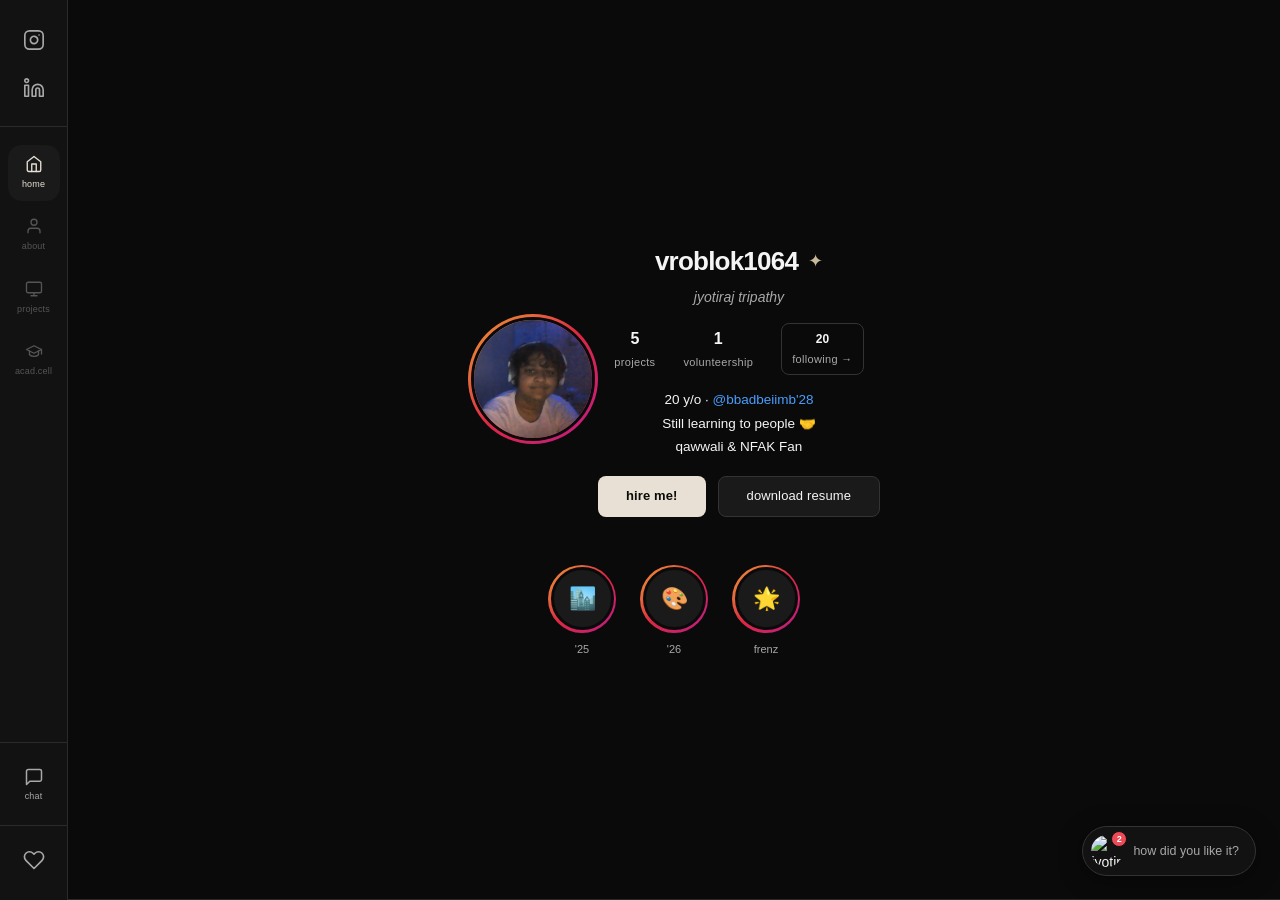
==== commit ff649479: "Update index.html" ====
--- a/index.html
+++ b/index.html
@@ -156,7 +156,7 @@
               <span>🎨</span>
             </div>
           </div>
-          <span class="highlight-label">De-Cocoon-i...</span>
+          <span class="highlight-label">'26</span>
         </div>
         <div class="highlight-item" data-highlight="2">
           <div class="highlight-ring">
@@ -164,7 +164,7 @@
               <span>🌟</span>
             </div>
           </div>
-          <span class="highlight-label">🌟 frenz</span>
+          <span class="highlight-label">frenz</span>
         </div>
         
       </div>
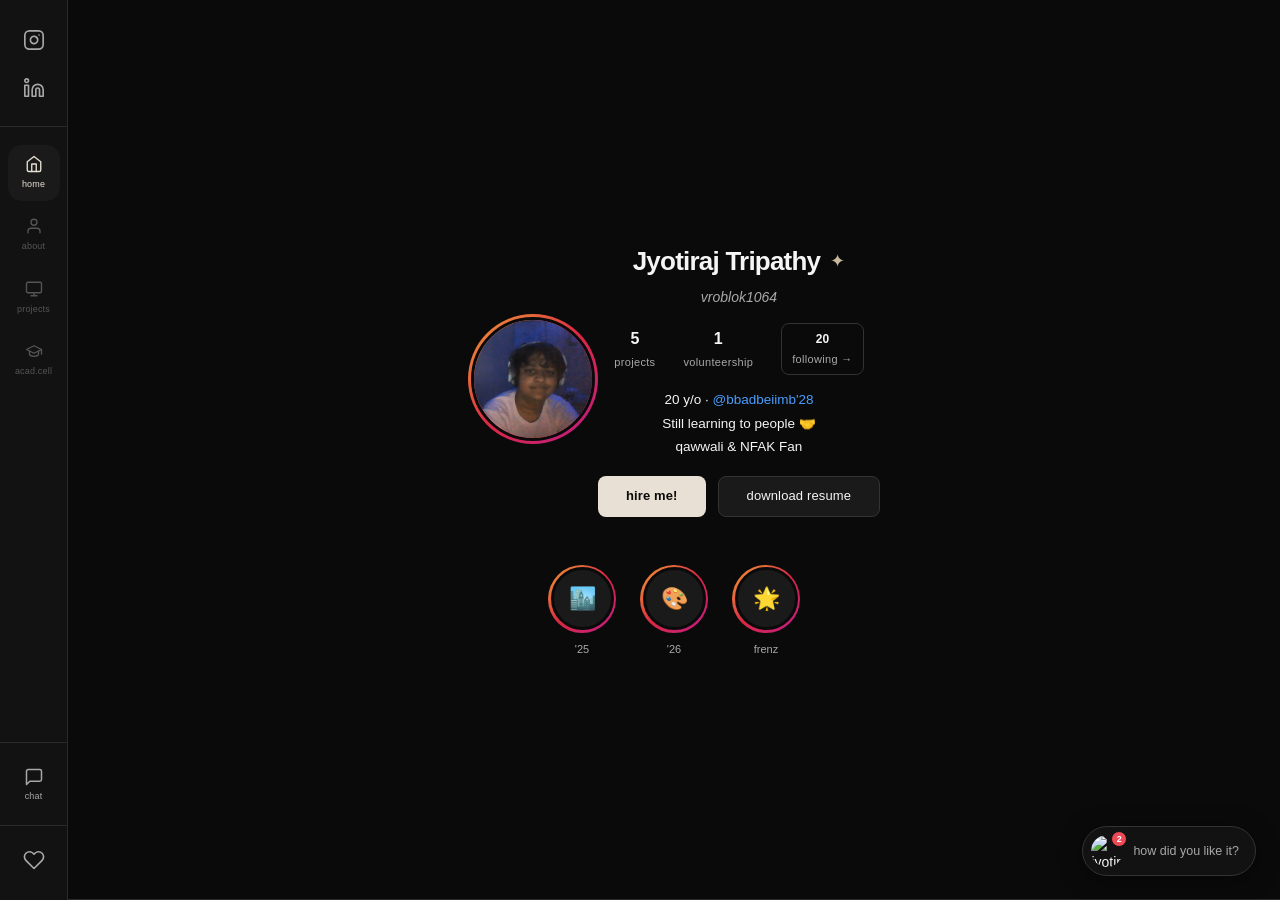
==== commit e0c435be: "Update index.html" ====
--- a/index.html
+++ b/index.html
@@ -63,7 +63,7 @@
         <a href="https://linkedin.com/in/jyotirajtripathy" target="_blank" class="chat-option" title="LinkedIn Message">
           <svg xmlns="http://www.w3.org/2000/svg" width="20" height="20" viewBox="0 0 24 24" fill="none" stroke="currentColor" stroke-width="1.8" stroke-linecap="round" stroke-linejoin="round"><path d="M16 8a6 6 0 0 1 6 6v7h-4v-7a2 2 0 0 0-2-2 2 2 0 0 0-2 2v7h-4v-7a6 6 0 0 1 6-6z"/><rect x="2" y="9" width="4" height="12"/><circle cx="4" cy="4" r="2"/></svg>
         </a>
-        <a href="https://wa.me/91XXXXXXXXXX" target="_blank" class="chat-option" title="WhatsApp">
+        <a href="https://wa.me/9337238793" target="_blank" class="chat-option" title="WhatsApp">
           <svg xmlns="http://www.w3.org/2000/svg" width="20" height="20" viewBox="0 0 32 32" fill="currentColor"><path d="M16 2C8.268 2 2 8.268 2 16c0 2.478.658 4.8 1.804 6.807L2 30l7.347-1.785A13.94 13.94 0 0 0 16 30c7.732 0 14-6.268 14-14S23.732 2 16 2zm0 2c6.617 0 12 5.383 12 12s-5.383 12-12 12a11.94 11.94 0 0 1-6.13-1.695l-.438-.263-4.358 1.058 1.09-4.243-.285-.455A11.94 11.94 0 0 1 4 16C4 9.383 9.383 4 16 4zm-3.006 5.998c-.22 0-.576.082-.878.41-.302.327-1.152 1.125-1.152 2.744s1.179 3.183 1.344 3.404c.165.22 2.316 3.538 5.617 4.963 2.784 1.198 3.35.96 3.954.9.604-.06 1.95-.798 2.225-1.568.275-.77.275-1.43.193-1.568-.082-.137-.302-.22-.633-.385-.33-.165-1.95-.962-2.252-1.072-.302-.11-.522-.165-.742.165-.22.33-.85 1.072-1.042 1.292-.192.22-.385.248-.715.083-.33-.165-1.394-.514-2.655-1.638-.981-.875-1.644-1.955-1.836-2.285-.193-.33-.021-.51.144-.673.148-.147.33-.385.495-.578.165-.193.22-.33.33-.55.11-.22.055-.413-.027-.578-.083-.165-.735-1.79-1.015-2.45-.268-.64-.543-.554-.742-.563a13.674 13.674 0 0 0-.632-.013z"/></svg>
         </a>
       </div>
@@ -103,10 +103,10 @@
         <!-- Column 2: Info -->
         <div class="hero-info-col">
           <div class="username-row">
-            <h1 class="username">vroblok1064</h1>
+            <h1 class="username">Jyotiraj Tripathy</h1>
             <span class="verified-tag">✦</span>
           </div>
-          <p class="fullname">jyotiraj tripathy</p>
+          <p class="fullname">vroblok1064</p>
 
           <!-- Stats -->
           <div class="stats-row">
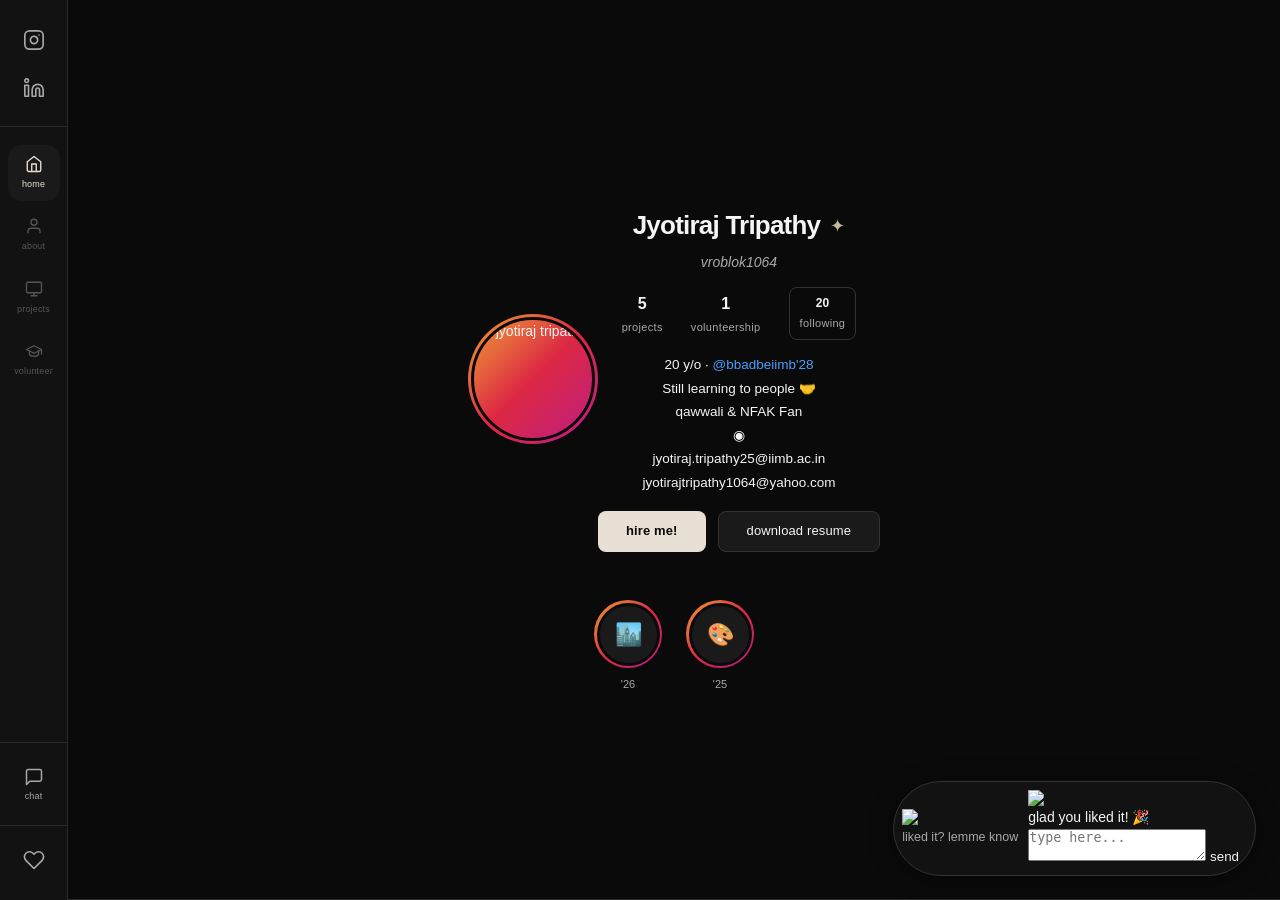
==== commit 1cc2f73f: "index fix" ====
--- a/index.html
+++ b/index.html
@@ -22,6 +22,7 @@
           <rect x="2" y="2" width="20" height="20" rx="5" ry="5"/><path d="M16 11.37A4 4 0 1 1 12.63 8 4 4 0 0 1 16 11.37z"/><line x1="17.5" y1="6.5" x2="17.51" y2="6.5"/>
         </svg>
       </a>
+      
       <a href="https://www.linkedin.com/in/jyotirajtripathy/" target="_blank" class="sidebar-icon-btn" title="LinkedIn">
         <svg xmlns="http://www.w3.org/2000/svg" width="22" height="22" viewBox="0 0 24 24" fill="none" stroke="currentColor" stroke-width="1.8" stroke-linecap="round" stroke-linejoin="round">
           <path d="M16 8a6 6 0 0 1 6 6v7h-4v-7a2 2 0 0 0-2-2 2 2 0 0 0-2 2v7h-4v-7a6 6 0 0 1 6-6z"/><rect x="2" y="9" width="4" height="12"/><circle cx="4" cy="4" r="2"/>
@@ -43,9 +44,9 @@
         <svg xmlns="http://www.w3.org/2000/svg" width="18" height="18" viewBox="0 0 24 24" fill="none" stroke="currentColor" stroke-width="1.8" stroke-linecap="round" stroke-linejoin="round"><rect x="2" y="3" width="20" height="14" rx="2"/><path d="M8 21h8M12 17v4"/></svg>
         <span>projects</span>
       </a>
-      <a href="#acadcell" class="nav-pill" data-label="acad.cell">
+      <a href="#acadcell" class="nav-pill" data-label="volunteer">
         <svg xmlns="http://www.w3.org/2000/svg" width="18" height="18" viewBox="0 0 24 24" fill="none" stroke="currentColor" stroke-width="1.8" stroke-linecap="round" stroke-linejoin="round"><path d="M22 10v6M2 10l10-5 10 5-10 5z"/><path d="M6 12v5c3 3 9 3 12 0v-5"/></svg>
-        <span>acad.cell</span>
+        <span>volunteer</span>
       </a>
     </div>
 
@@ -63,6 +64,12 @@
         <a href="https://linkedin.com/in/jyotirajtripathy" target="_blank" class="chat-option" title="LinkedIn Message">
           <svg xmlns="http://www.w3.org/2000/svg" width="20" height="20" viewBox="0 0 24 24" fill="none" stroke="currentColor" stroke-width="1.8" stroke-linecap="round" stroke-linejoin="round"><path d="M16 8a6 6 0 0 1 6 6v7h-4v-7a2 2 0 0 0-2-2 2 2 0 0 0-2 2v7h-4v-7a6 6 0 0 1 6-6z"/><rect x="2" y="9" width="4" height="12"/><circle cx="4" cy="4" r="2"/></svg>
         </a>
+        <a href="mailto:jyotiraj.tripathy25@iimb.ac.in" class="sidebar-icon-btn" title="Email (IIMB)">
+          <svg xmlns="http://www.w3.org/2000/svg" width="22" height="22" viewBox="0 0 24 24" fill="none" stroke="currentColor" stroke-width="1.8" stroke-linecap="round" stroke-linejoin="round"><path d="M22 2L11 13"></path><path d="M22 2L15 22L11 13L2 9L22 2Z"></path></svg>
+        </a>
+        <a href="mailto:jyotirajtripathy1064@yahoo.com" class="sidebar-icon-btn" title="Email (Yahoo)">
+          <svg xmlns="http://www.w3.org/2000/svg" width="22" height="22" viewBox="0 0 24 24" fill="none" stroke="currentColor" stroke-width="1.8" stroke-linecap="round" stroke-linejoin="round"><path d="M22 2L11 13"></path><path d="M22 2L15 22L11 13L2 9L22 2Z"></path></svg>
+        </a>
         <a href="https://wa.me/9337238793" target="_blank" class="chat-option" title="WhatsApp">
           <svg xmlns="http://www.w3.org/2000/svg" width="20" height="20" viewBox="0 0 32 32" fill="currentColor"><path d="M16 2C8.268 2 2 8.268 2 16c0 2.478.658 4.8 1.804 6.807L2 30l7.347-1.785A13.94 13.94 0 0 0 16 30c7.732 0 14-6.268 14-14S23.732 2 16 2zm0 2c6.617 0 12 5.383 12 12s-5.383 12-12 12a11.94 11.94 0 0 1-6.13-1.695l-.438-.263-4.358 1.058 1.09-4.243-.285-.455A11.94 11.94 0 0 1 4 16C4 9.383 9.383 4 16 4zm-3.006 5.998c-.22 0-.576.082-.878.41-.302.327-1.152 1.125-1.152 2.744s1.179 3.183 1.344 3.404c.165.22 2.316 3.538 5.617 4.963 2.784 1.198 3.35.96 3.954.9.604-.06 1.95-.798 2.225-1.568.275-.77.275-1.43.193-1.568-.082-.137-.302-.22-.633-.385-.33-.165-1.95-.962-2.252-1.072-.302-.11-.522-.165-.742.165-.22.33-.85 1.072-1.042 1.292-.192.22-.385.248-.715.083-.33-.165-1.394-.514-2.655-1.638-.981-.875-1.644-1.955-1.836-2.285-.193-.33-.021-.51.144-.673.148-.147.33-.385.495-.578.165-.193.22-.33.33-.55.11-.22.055-.413-.027-.578-.083-.165-.735-1.79-1.015-2.45-.268-.64-.543-.554-.742-.563a13.674 13.674 0 0 0-.632-.013z"/></svg>
         </a>
@@ -95,7 +102,7 @@
           <div class="profile-ring">
             <div class="profile-pic-wrap">
               <!-- Replace src with your actual photo -->
-              <img src="pfp.jpg" alt="jyotiraj tripathy" class="profile-pic" />
+              <img src="images/pfp2.png" alt="jyotiraj tripathy" class="profile-pic" />
             </div>
           </div>
         </div>
@@ -120,7 +127,7 @@
             </div>
             <div class="stat stat-clickable" id="followingTrigger">
               <span class="stat-num">20</span>
-              <span class="stat-label">following →</span>
+              <span class="stat-label">following</span>
             </div>
           </div>
 
@@ -129,11 +136,19 @@
             <p>20 y/o · <span class="bio-tag">@bbadbeiimb'28</span></p>
             <p>Still learning to people 🤝</p>
             <p>qawwali &amp; NFAK Fan</p>
+            <p>◉</p>
+            <p class="bio-mail">
+              <a href="mailto:jyotiraj.tripathy25@iimb.ac.in">jyotiraj.tripathy25@iimb.ac.in</a>
+            </p>
+            
+            <p class="bio-mail">
+              <a href="mailto:jyotirajtripathy1064@yahoo.com">jyotirajtripathy1064@yahoo.com</a>
+            </p>            
           </div>
 
           <!-- CTA Buttons -->
           <div class="cta-buttons">
-            <a href="mailto:jyotiraj@example.com" class="btn btn-primary">hire me!</a>
+            <a href="mailto:jyotiraj.tripathy25@iimb.ac.in.com" class="btn btn-primary">hire me!</a>
             <a href="resume.pdf" download class="btn btn-secondary">download resume</a>
           </div>
         </div>
@@ -148,7 +163,7 @@
               <span>🏙️</span>
             </div>
           </div>
-          <span class="highlight-label">'25</span>
+          <span class="highlight-label">'26</span>
         </div>
         <div class="highlight-item" data-highlight="1">
           <div class="highlight-ring">
@@ -156,15 +171,7 @@
               <span>🎨</span>
             </div>
           </div>
-          <span class="highlight-label">'26</span>
-        </div>
-        <div class="highlight-item" data-highlight="2">
-          <div class="highlight-ring">
-            <div class="highlight-thumb">
-              <span>🌟</span>
-            </div>
-          </div>
-          <span class="highlight-label">frenz</span>
+          <span class="highlight-label">'25</span>
         </div>
         
       </div>
@@ -190,50 +197,58 @@
 
       <!-- Education & Skills -->
       <div class="edu-skills-grid">
-
-        <!-- Education -->
-        <div class="edu-item">
-  <span class="edu-year">2022</span>
-  <div>
-    <p class="edu-degree">CBSE 10th — 81%</p>
-    <p class="edu-school">India</p>
-  </div>
-</div>
-
-<div class="edu-item">
-  <span class="edu-year">2024</span>
-  <div>
-    <p class="edu-degree">CBSE 12th (Commerce) — 87.40%</p>
-    <p class="edu-school">India</p>
-  </div>
-</div>
-
-<div class="edu-item">
-  <span class="edu-year">2025 – 2028</span>
-  <div>
-    <p class="edu-degree">BBA</p>
-    <p class="edu-school">GM University, Sambalpur</p>
-  </div>
-</div>
-
-<div class="edu-item">
-  <span class="edu-year">2025 – 2028</span>
-  <div>
-    <p class="edu-degree">BBA (DBE)</p>
-    <p class="edu-school">IIM Bangalore</p>
-  </div>
-</div>
+                <!-- Education column 1 -->
+        <div class="edu-col">
+          <div class="edu-item">
+            <span class="edu-year">2022</span>
+            <div>
+              <p class="edu-degree">CBSE 10th — 81%</p>
+              <p class="edu-school">India</p>
+            </div>
+          </div>
+
+          <div class="edu-item">
+            <span class="edu-year">2025 – 2028</span>
+            <div>
+              <p class="edu-degree">BBA</p>
+              <p class="edu-school">GM University, Sambalpur</p>
+            </div>
+          </div>
+        </div>
+
+        <!-- Education column 2 -->
+        <div class="edu-col">
+          <div class="edu-item">
+            <span class="edu-year">2024</span>
+            <div>
+              <p class="edu-degree">CBSE 12th — 87.40% <br>(Commerce)
+              </p>
+              <p class="edu-school">India</p>
+            </div>
+          </div>
+
+          <div class="edu-item">
+            <span class="edu-year">2025 – 2028</span>
+            <div>
+              <p class="edu-degree">BBA (DBE)</p>
+              <p class="edu-school">IIM Bangalore</p>
+            </div>
+          </div>
+        </div>
 
         <!-- Skills -->
         <div class="skills-col">
           <h3 class="col-title">skills</h3>
-          <span class="skill-tag">Creativity</span>
-<span class="skill-tag">Decision Making</span>
-<span class="skill-tag">Leadership</span>
-<span class="skill-tag">Web Designing</span>
-<span class="skill-tag">AI</span>
-<span class="skill-tag">Notion</span>
-<span class="skill-tag">Excel</span>
+
+          <div class="skills-grid">
+            <span class="skill-tag">Creativity</span>
+            <span class="skill-tag">AI</span>
+            <span class="skill-tag">Notion</span>
+            <span class="skill-tag">Excel</span>
+            <span class="skill-tag">Web Designing</span>
+            <span class="skill-tag">Decision Making</span>
+            <span class="skill-tag">Leadership</span>
+          </div>
         </div>
 
       </div>
@@ -270,7 +285,7 @@
           </div>
           <div class="card-info">
             <h4 class="card-title">Innovators, Nova'25</h4>
-            <p class="card-tag">web design · creativity</p>
+            <p class="card-tag">Web Design · creativity</p>
           </div>
         </div>
 
@@ -324,11 +339,43 @@
         <div class="acad-card">
           <div class="acad-icon">📚</div>
           <div class="acad-info">
-            <h4 class="acad-role">Volunteer · Academic Cell</h4>
-            <p class="acad-org">BEIIMB Student Council</p>
-            <p class="acad-period">2024 – Present</p>
-            <p class="acad-desc">Supporting academic initiatives, coordinating study sessions, and bridging the gap between students and faculty through structured programmes.</p>
-          </div>
+  <h4 class="acad-role">Volunteer · Academic Cell</h4>
+  <p class="acad-org">BBA-DBE <span class="acad-period">2025-Present</span></p>
+
+  <p class="acad-tag">Point of Contact(POC)- Session Hosting</p>
+
+  <p class="acad-desc">
+    Supporting structured academic programmes by managing end-to-end session execution and enabling seamless coordination between students, speakers, and faculty.
+  </p>
+
+  <div class="acad-subsection">
+    <p class="acad-subheading">Did</p>
+    <ul class="acad-list">
+      <li>- One-Shot Session</li>
+      <li>- MS Teams Session Scheduling</li>
+      <li>- Crafting Announcement Message</li>
+      <li>- Class Proctoring</li>
+      <li>- Speaker Support</li>
+      <li>- Recording Sessions</li>
+      <li>- Repository uploads (recording & material)</li>
+      <li>- Delegating & Managing Co-Hosts</li>
+      <li>- End-Session Reports</li>
+    </ul>
+  </div>
+
+  <div class="acad-subsection">
+  <p class="acad-subheading">Initiative taken:</p>
+  <p>
+    Speaker Support Groups<br>
+    made separate chat groups for the speaker, co-hosts included.<br>
+    Smoother communication. Faster co-ordination.
+  </p>
+</div>
+
+  <div class="acad-subsection">
+    <p>Apart from hosting, taught Business Statistics as an instructor in a class.</p>
+  </div>
+</div>
         </div>
       </div>
     </section>
@@ -381,6 +428,111 @@
           
           </div>
         </li>
+        <li class="following-item">
+          <div class="following-avatar">🧑‍🦰</div>
+          <div>
+            <p class="following-name">Morgan Housel</p>
+          
+          </div>
+        </li>
+        <li class="following-item">
+          <div class="following-avatar">🧑‍🦰</div>
+          <div>
+            <p class="following-name">Bhavesh Shaha</p>
+          
+          </div>
+        </li>
+        <li class="following-item">
+          <div class="following-avatar">🧑‍🦰</div>
+          <div>
+            <p class="following-name">Raj Shamani</p>
+          
+          </div>
+        </li>
+        <li class="following-item">
+          <div class="following-avatar">🧑‍🦰</div>
+          <div>
+            <p class="following-name">Nate Herk</p>
+          
+          </div>
+        </li>
+        <li class="following-item">
+          <div class="following-avatar">🧑‍🦰</div>
+          <div>
+            <p class="following-name">Krish Ashok</p>
+          
+          </div>
+        </li>
+        <li class="following-item">
+          <div class="following-avatar">🧑‍🦰</div>
+          <div>
+            <p class="following-name">Pablo Picasso</p>
+          
+          </div>
+        </li>
+        <li class="following-item">
+          <div class="following-avatar">🧑‍🦰</div>
+          <div>
+            <p class="following-name">Varun Mayya</p>
+          
+          </div>
+        </li>
+        <li class="following-item">
+          <div class="following-avatar">🧑‍🦰</div>
+          <div>
+            <p class="following-name">Ishan Sharma</p>
+          
+          </div>
+        </li>
+        <li class="following-item">
+          <div class="following-avatar">👩</div>
+          <div>
+            <p class="following-name">Anushka Rathod</p>
+          
+          </div>
+        </li>
+        <li class="following-item">
+          <div class="following-avatar">👩</div>
+          <div>
+            <p class="following-name">Khushika Pahwa</p>
+          
+          </div>
+        </li>
+        <li class="following-item">
+          <div class="following-avatar">🧑‍🦰</div>
+          <div>
+            <p class="following-name">Ansh Mehra</p>
+          
+          </div>
+        </li>
+        <li class="following-item">
+          <div class="following-avatar">🧑‍🦰</div>
+          <div>
+            <p class="following-name">Shaaz Jung</p>
+          
+          </div>
+        </li>
+        <li class="following-item">
+          <div class="following-avatar">🧑‍🦰</div>
+          <div>
+            <p class="following-name">Peepal Baba</p>
+          
+          </div>
+        </li>
+        <li class="following-item">
+          <div class="following-avatar">🧑‍🦰</div>
+          <div>
+            <p class="following-name">Runal Mehta</p>
+          
+          </div>
+        </li>
+        <li class="following-item">
+          <div class="following-avatar">🧑‍🦰</div>
+          <div>
+            <p class="following-name">M.K.Gandhi</p>
+          
+          </div>
+        </li>
       </ul>
     </div>
   </div>
@@ -421,7 +573,7 @@
         <div class="proj-right">
           <div class="proj-user-row">
             <div class="proj-avatar">
-              <img src="https://i.pravatar.cc/40?img=12" alt="user" />
+              <img src="images/pfp.jpg" alt="user" />
             </div>
             <div>
               <p class="proj-username">vroblok1064</p>
@@ -458,17 +610,32 @@
 
 
   <!-- ───────────────────────────────────────────────
-       STICKY "HOW DID YOU LIKE IT?" WIDGET
+       STICKY "LIKED IT? LEMME KNOW" WIDGET
   ─────────────────────────────────────────────────── -->
-  <div class="sticky-widget" id="stickyWidget">
-    <div class="sticky-inner">
-      <div class="sticky-avatar">
-        <img src="https://i.pravatar.cc/32?img=12" alt="jyotiraj" />
-        <span class="sticky-notif">2</span>
-      </div>
-      <span class="sticky-text">how did you like it?</span>
-    </div>
+<div class="sticky-widget" id="stickyWidget">
+  <div class="sticky-inner" id="stickyTrigger">
+
+    <!-- collapsed state -->
+    <div class="sticky-compact">
+      <img src="images/pfp.jpg" />
+      <span class="sticky-text">liked it? lemme know</span>
+    </div>
+
+    <!-- expanded form -->
+    <form action="https://formspree.io/f/mjgprzpy" method="POST" class="feedback-form">
+
+      <div class="feedback-header">
+        <img src="images/pfp.jpg" />
+        <span>glad you liked it! 🎉</span>
+      </div>
+
+      <textarea name="feedback" placeholder="type here..."></textarea>
+      <button type="submit">send</button>
+
+    </form>
+
   </div>
+</div>
 
 
   <script src="script.js"></script>
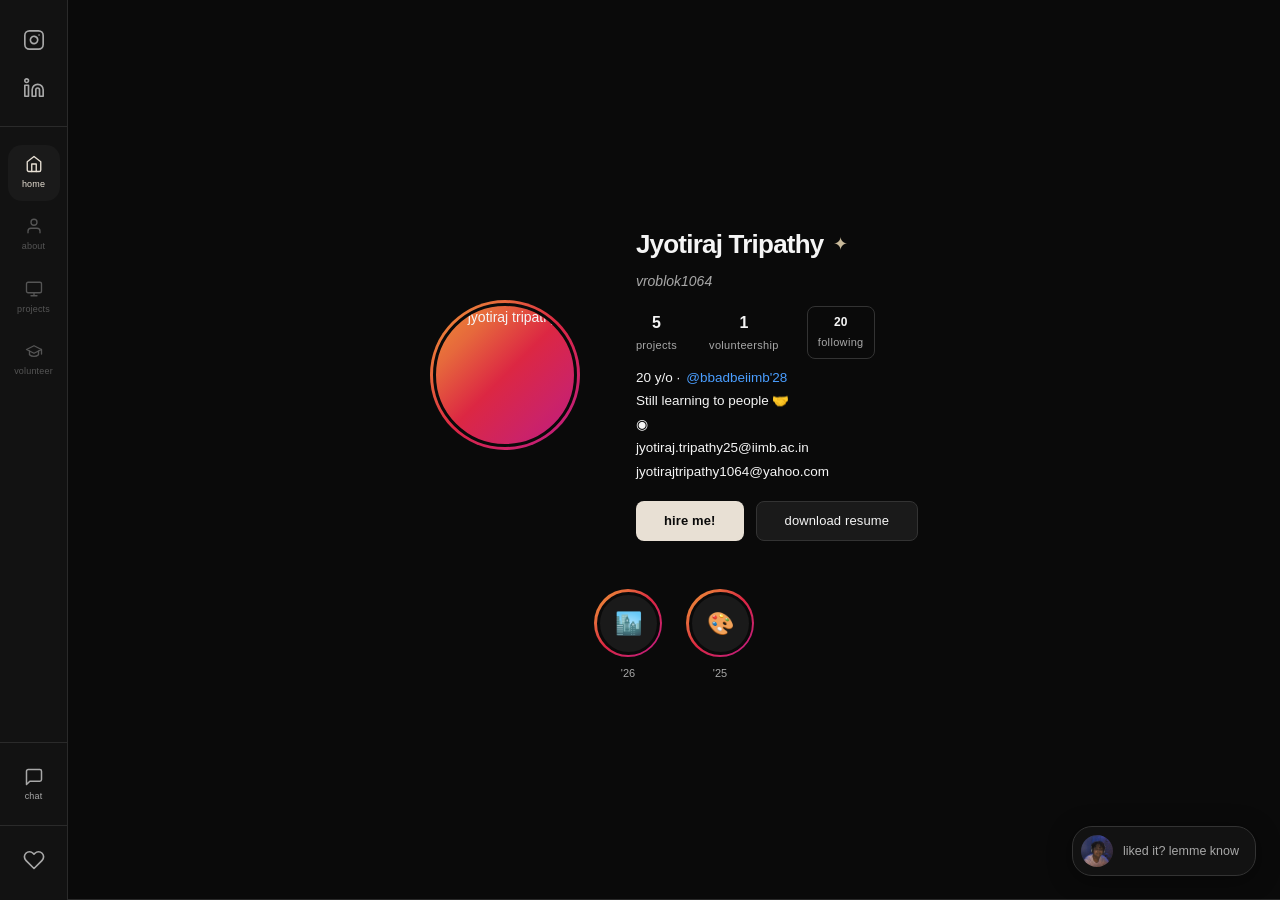
==== commit f97cbe8e: "Add files via upload" ====
--- a/index.html
+++ b/index.html
@@ -1,643 +1,641 @@
-<!DOCTYPE html>
-<html lang="en">
-<head>
-  <meta charset="UTF-8" />
-  <meta name="viewport" content="width=device-width, initial-scale=1.0"/>
-  <title>vroblok1064 • portfolio</title>
-  <link rel="preconnect" href="https://fonts.googleapis.com">
-  <link rel="preconnect" href="https://fonts.gstatic.com" crossorigin>
-  <link rel="stylesheet" href="style.css" />
-</head>
-<body>
-
-  <!-- ───────────────────────────────────────────────
-       LEFT VERTICAL NAVBAR
-  ─────────────────────────────────────────────────── -->
-  <nav class="sidebar">
-
-    <!-- Social CTAs -->
-    <div class="sidebar-top">
-      <a href="https://instagram.com/fantaaddict.16" target="_blank" class="sidebar-icon-btn" title="Instagram">
-        <svg xmlns="http://www.w3.org/2000/svg" width="22" height="22" viewBox="0 0 24 24" fill="none" stroke="currentColor" stroke-width="1.8" stroke-linecap="round" stroke-linejoin="round">
-          <rect x="2" y="2" width="20" height="20" rx="5" ry="5"/><path d="M16 11.37A4 4 0 1 1 12.63 8 4 4 0 0 1 16 11.37z"/><line x1="17.5" y1="6.5" x2="17.51" y2="6.5"/>
-        </svg>
-      </a>
-      
-      <a href="https://www.linkedin.com/in/jyotirajtripathy/" target="_blank" class="sidebar-icon-btn" title="LinkedIn">
-        <svg xmlns="http://www.w3.org/2000/svg" width="22" height="22" viewBox="0 0 24 24" fill="none" stroke="currentColor" stroke-width="1.8" stroke-linecap="round" stroke-linejoin="round">
-          <path d="M16 8a6 6 0 0 1 6 6v7h-4v-7a2 2 0 0 0-2-2 2 2 0 0 0-2 2v7h-4v-7a6 6 0 0 1 6-6z"/><rect x="2" y="9" width="4" height="12"/><circle cx="4" cy="4" r="2"/>
-        </svg>
-      </a>
-    </div>
-
-    <!-- Scroll nav -->
-    <div class="sidebar-nav">
-      <a href="#home"     class="nav-pill active" data-label="home">
-        <svg xmlns="http://www.w3.org/2000/svg" width="18" height="18" viewBox="0 0 24 24" fill="none" stroke="currentColor" stroke-width="1.8" stroke-linecap="round" stroke-linejoin="round"><path d="M3 9l9-7 9 7v11a2 2 0 0 1-2 2H5a2 2 0 0 1-2-2z"/><polyline points="9 22 9 12 15 12 15 22"/></svg>
-        <span>home</span>
-      </a>
-      <a href="#about"    class="nav-pill" data-label="about">
-        <svg xmlns="http://www.w3.org/2000/svg" width="18" height="18" viewBox="0 0 24 24" fill="none" stroke="currentColor" stroke-width="1.8" stroke-linecap="round" stroke-linejoin="round"><path d="M20 21v-2a4 4 0 0 0-4-4H8a4 4 0 0 0-4 4v2"/><circle cx="12" cy="7" r="4"/></svg>
-        <span>about</span>
-      </a>
-      <a href="#projects" class="nav-pill" data-label="projects">
-        <svg xmlns="http://www.w3.org/2000/svg" width="18" height="18" viewBox="0 0 24 24" fill="none" stroke="currentColor" stroke-width="1.8" stroke-linecap="round" stroke-linejoin="round"><rect x="2" y="3" width="20" height="14" rx="2"/><path d="M8 21h8M12 17v4"/></svg>
-        <span>projects</span>
-      </a>
-      <a href="#acadcell" class="nav-pill" data-label="volunteer">
-        <svg xmlns="http://www.w3.org/2000/svg" width="18" height="18" viewBox="0 0 24 24" fill="none" stroke="currentColor" stroke-width="1.8" stroke-linecap="round" stroke-linejoin="round"><path d="M22 10v6M2 10l10-5 10 5-10 5z"/><path d="M6 12v5c3 3 9 3 12 0v-5"/></svg>
-        <span>volunteer</span>
-      </a>
-    </div>
-
-    <!-- Chat button -->
-    <div class="sidebar-chat">
-      <button class="chat-toggle-btn" id="chatToggle" title="Chat with me">
-        <svg xmlns="http://www.w3.org/2000/svg" width="20" height="20" viewBox="0 0 24 24" fill="none" stroke="currentColor" stroke-width="1.8" stroke-linecap="round" stroke-linejoin="round"><path d="M21 15a2 2 0 0 1-2 2H7l-4 4V5a2 2 0 0 1 2-2h14a2 2 0 0 1 2 2z"/></svg>
-        <span>chat</span>
-      </button>
-      <!-- Chat options popup -->
-      <div class="chat-options" id="chatOptions">
-        <a href="https://instagram.com/fantaaddict.16" target="_blank" class="chat-option" title="Instagram DM">
-          <svg xmlns="http://www.w3.org/2000/svg" width="20" height="20" viewBox="0 0 24 24" fill="none" stroke="currentColor" stroke-width="1.8" stroke-linecap="round" stroke-linejoin="round"><rect x="2" y="2" width="20" height="20" rx="5" ry="5"/><path d="M16 11.37A4 4 0 1 1 12.63 8 4 4 0 0 1 16 11.37z"/><line x1="17.5" y1="6.5" x2="17.51" y2="6.5"/></svg>
-        </a>
-        <a href="https://linkedin.com/in/jyotirajtripathy" target="_blank" class="chat-option" title="LinkedIn Message">
-          <svg xmlns="http://www.w3.org/2000/svg" width="20" height="20" viewBox="0 0 24 24" fill="none" stroke="currentColor" stroke-width="1.8" stroke-linecap="round" stroke-linejoin="round"><path d="M16 8a6 6 0 0 1 6 6v7h-4v-7a2 2 0 0 0-2-2 2 2 0 0 0-2 2v7h-4v-7a6 6 0 0 1 6-6z"/><rect x="2" y="9" width="4" height="12"/><circle cx="4" cy="4" r="2"/></svg>
-        </a>
-        <a href="mailto:jyotiraj.tripathy25@iimb.ac.in" class="sidebar-icon-btn" title="Email (IIMB)">
-          <svg xmlns="http://www.w3.org/2000/svg" width="22" height="22" viewBox="0 0 24 24" fill="none" stroke="currentColor" stroke-width="1.8" stroke-linecap="round" stroke-linejoin="round"><path d="M22 2L11 13"></path><path d="M22 2L15 22L11 13L2 9L22 2Z"></path></svg>
-        </a>
-        <a href="mailto:jyotirajtripathy1064@yahoo.com" class="sidebar-icon-btn" title="Email (Yahoo)">
-          <svg xmlns="http://www.w3.org/2000/svg" width="22" height="22" viewBox="0 0 24 24" fill="none" stroke="currentColor" stroke-width="1.8" stroke-linecap="round" stroke-linejoin="round"><path d="M22 2L11 13"></path><path d="M22 2L15 22L11 13L2 9L22 2Z"></path></svg>
-        </a>
-        <a href="https://wa.me/9337238793" target="_blank" class="chat-option" title="WhatsApp">
-          <svg xmlns="http://www.w3.org/2000/svg" width="20" height="20" viewBox="0 0 32 32" fill="currentColor"><path d="M16 2C8.268 2 2 8.268 2 16c0 2.478.658 4.8 1.804 6.807L2 30l7.347-1.785A13.94 13.94 0 0 0 16 30c7.732 0 14-6.268 14-14S23.732 2 16 2zm0 2c6.617 0 12 5.383 12 12s-5.383 12-12 12a11.94 11.94 0 0 1-6.13-1.695l-.438-.263-4.358 1.058 1.09-4.243-.285-.455A11.94 11.94 0 0 1 4 16C4 9.383 9.383 4 16 4zm-3.006 5.998c-.22 0-.576.082-.878.41-.302.327-1.152 1.125-1.152 2.744s1.179 3.183 1.344 3.404c.165.22 2.316 3.538 5.617 4.963 2.784 1.198 3.35.96 3.954.9.604-.06 1.95-.798 2.225-1.568.275-.77.275-1.43.193-1.568-.082-.137-.302-.22-.633-.385-.33-.165-1.95-.962-2.252-1.072-.302-.11-.522-.165-.742.165-.22.33-.85 1.072-1.042 1.292-.192.22-.385.248-.715.083-.33-.165-1.394-.514-2.655-1.638-.981-.875-1.644-1.955-1.836-2.285-.193-.33-.021-.51.144-.673.148-.147.33-.385.495-.578.165-.193.22-.33.33-.55.11-.22.055-.413-.027-.578-.083-.165-.735-1.79-1.015-2.45-.268-.64-.543-.554-.742-.563a13.674 13.674 0 0 0-.632-.013z"/></svg>
-        </a>
-      </div>
-    </div>
-
-    <!-- Like button -->
-    <div class="sidebar-like">
-      <button class="like-btn" id="likeBtn" title="Like this portfolio">
-        <svg xmlns="http://www.w3.org/2000/svg" width="22" height="22" viewBox="0 0 24 24" fill="none" stroke="currentColor" stroke-width="1.8" stroke-linecap="round" stroke-linejoin="round" class="heart-icon"><path d="M20.84 4.61a5.5 5.5 0 0 0-7.78 0L12 5.67l-1.06-1.06a5.5 5.5 0 0 0-7.78 7.78l1.06 1.06L12 21.23l7.78-7.78 1.06-1.06a5.5 5.5 0 0 0 0-7.78z"/></svg>
-      </button>
-    </div>
-
-  </nav>
-
-
-  <!-- ───────────────────────────────────────────────
-       MAIN CONTENT
-  ─────────────────────────────────────────────────── -->
-  <main class="main-content">
-
-    <!-- ══════════════════════════════════════════════
-         HOME / HERO SECTION
-    ══════════════════════════════════════════════ -->
-    <section id="home" class="section hero-section">
-      <div class="hero-inner">
-
-        <!-- Column 1: Profile Picture -->
-        <div class="hero-photo-col">
-          <div class="profile-ring">
-            <div class="profile-pic-wrap">
-              <!-- Replace src with your actual photo -->
-              <img src="images/pfp2.png" alt="jyotiraj tripathy" class="profile-pic" />
-            </div>
-          </div>
-        </div>
-
-        <!-- Column 2: Info -->
-        <div class="hero-info-col">
-          <div class="username-row">
-            <h1 class="username">Jyotiraj Tripathy</h1>
-            <span class="verified-tag">✦</span>
-          </div>
-          <p class="fullname">vroblok1064</p>
-
-          <!-- Stats -->
-          <div class="stats-row">
-            <div class="stat">
-              <span class="stat-num">5</span>
-              <span class="stat-label">projects</span>
-            </div>
-            <div class="stat">
-              <span class="stat-num">1</span>
-              <span class="stat-label">volunteership</span>
-            </div>
-            <div class="stat stat-clickable" id="followingTrigger">
-              <span class="stat-num">20</span>
-              <span class="stat-label">following</span>
-            </div>
-          </div>
-
-          <!-- Bio -->
-          <div class="bio">
-            <p>20 y/o · <span class="bio-tag">@bbadbeiimb'28</span></p>
-            <p>Still learning to people 🤝</p>
-            <p>qawwali &amp; NFAK Fan</p>
-            <p>◉</p>
-            <p class="bio-mail">
-              <a href="mailto:jyotiraj.tripathy25@iimb.ac.in">jyotiraj.tripathy25@iimb.ac.in</a>
-            </p>
-            
-            <p class="bio-mail">
-              <a href="mailto:jyotirajtripathy1064@yahoo.com">jyotirajtripathy1064@yahoo.com</a>
-            </p>            
-          </div>
-
-          <!-- CTA Buttons -->
-          <div class="cta-buttons">
-            <a href="mailto:jyotiraj.tripathy25@iimb.ac.in.com" class="btn btn-primary">hire me!</a>
-            <a href="resume.pdf" download class="btn btn-secondary">download resume</a>
-          </div>
-        </div>
-
-      </div>
-
-      <!-- Highlights Row -->
-      <div class="highlights-row">
-        <div class="highlight-item" data-highlight="0">
-          <div class="highlight-ring">
-            <div class="highlight-thumb">
-              <span>🏙️</span>
-            </div>
-          </div>
-          <span class="highlight-label">'26</span>
-        </div>
-        <div class="highlight-item" data-highlight="1">
-          <div class="highlight-ring">
-            <div class="highlight-thumb">
-              <span>🎨</span>
-            </div>
-          </div>
-          <span class="highlight-label">'25</span>
-        </div>
-        
-      </div>
-
-    </section>
-
-
-    <!-- ══════════════════════════════════════════════
-         ABOUT SECTION
-    ══════════════════════════════════════════════ -->
-    <section id="about" class="section about-section">
-      <div class="section-header">
-        <span class="section-tag">&lt;</span>
-        <h2 class="section-title">about</h2>
-        <span class="section-tag">/&gt;</span>
-      </div>
-      <div class="about-content">
-        <p class="about-text">
-          Hey! I'm Jyotiraj, a 20 y/o from Odisha navigating my way through management studies at BBAD BEIIMB '28. I spend most of my time making creative things that feel real, projects that are creativity+function. I'm still figuring people out, still learning, still growing.
-          When I'm not staring at a screen, I'm probably listening to qawwali or thinking too deeply about things that don't need to be thought about (puclic view).
-        </p>
-      </div>
-
-      <!-- Education & Skills -->
-      <div class="edu-skills-grid">
-                <!-- Education column 1 -->
-        <div class="edu-col">
-          <div class="edu-item">
-            <span class="edu-year">2022</span>
-            <div>
-              <p class="edu-degree">CBSE 10th — 81%</p>
-              <p class="edu-school">India</p>
-            </div>
-          </div>
-
-          <div class="edu-item">
-            <span class="edu-year">2025 – 2028</span>
-            <div>
-              <p class="edu-degree">BBA</p>
-              <p class="edu-school">GM University, Sambalpur</p>
-            </div>
-          </div>
-        </div>
-
-        <!-- Education column 2 -->
-        <div class="edu-col">
-          <div class="edu-item">
-            <span class="edu-year">2024</span>
-            <div>
-              <p class="edu-degree">CBSE 12th — 87.40% <br>(Commerce)
-              </p>
-              <p class="edu-school">India</p>
-            </div>
-          </div>
-
-          <div class="edu-item">
-            <span class="edu-year">2025 – 2028</span>
-            <div>
-              <p class="edu-degree">BBA (DBE)</p>
-              <p class="edu-school">IIM Bangalore</p>
-            </div>
-          </div>
-        </div>
-
-        <!-- Skills -->
-        <div class="skills-col">
-          <h3 class="col-title">skills</h3>
-
-          <div class="skills-grid">
-            <span class="skill-tag">Creativity</span>
-            <span class="skill-tag">AI</span>
-            <span class="skill-tag">Notion</span>
-            <span class="skill-tag">Excel</span>
-            <span class="skill-tag">Web Designing</span>
-            <span class="skill-tag">Decision Making</span>
-            <span class="skill-tag">Leadership</span>
-          </div>
-        </div>
-
-      </div>
-    </section>
-
-
-    <!-- ══════════════════════════════════════════════
-         PROJECTS SECTION
-    ══════════════════════════════════════════════ -->
-    <section id="projects" class="section projects-section">
-      <div class="section-header">
-        <span class="section-tag">&lt;</span>
-        <h2 class="section-title">projects</h2>
-        <span class="section-tag">/&gt;</span>
-      </div>
-
-      <div class="projects-grid">
-
-        <!-- Card 1 -->
-        <div class="project-card" data-project="0">
-          <div class="card-thumb card-thumb--1">
-            <span class="card-num">01</span>
-          </div>
-          <div class="card-info">
-            <h4 class="card-title">Finance Faceoff</h4>
-            <p class="card-tag">Case Comp · Finance</p>
-          </div>
-        </div>
-
-        <!-- Card 2 -->
-        <div class="project-card" data-project="1">
-          <div class="card-thumb card-thumb--2">
-            <span class="card-num">02</span>
-          </div>
-          <div class="card-info">
-            <h4 class="card-title">Innovators, Nova'25</h4>
-            <p class="card-tag">Web Design · creativity</p>
-          </div>
-        </div>
-
-        <!-- Card 3 -->
-        <div class="project-card" data-project="2">
-          <div class="card-thumb card-thumb--3">
-            <span class="card-num">03</span>
-          </div>
-          <div class="card-info">
-            <h4 class="card-title">Resume Website</h4>
-            <p class="card-tag">Web Design · VS Code</p>
-          </div>
-        </div>
-
-        <!-- Card 4 -->
-        <div class="project-card" data-project="3">
-          <div class="card-thumb card-thumb--4">
-            <span class="card-num">04</span>
-          </div>
-          <div class="card-info">
-            <h4 class="card-title">BBA-DBE Notion Tracker</h4>
-            <p class="card-tag">Systems Thinking · Notion Design</p>
-          </div>
-        </div>
-
-        <!-- Card 5 -->
-        <div class="project-card" data-project="4">
-          <div class="card-thumb card-thumb--5">
-            <span class="card-num">05</span>
-          </div>
-          <div class="card-info">
-            <h4 class="card-title">Sandwich Stand</h4>
-            <p class="card-tag">Business · Hand-On</p>
-          </div>
-        </div>
-
-      </div>
-    </section>
-
-
-    <!-- ══════════════════════════════════════════════
-         ACADEMIC CELL SECTION
-    ══════════════════════════════════════════════ -->
-    <section id="acadcell" class="section acadcell-section">
-      <div class="section-header">
-        <span class="section-tag">&lt;</span>
-        <h2 class="section-title">acad.cell</h2>
-        <span class="section-tag">/&gt;</span>
-      </div>
-      <div class="acadcell-content">
-        <div class="acad-card">
-          <div class="acad-icon">📚</div>
-          <div class="acad-info">
-  <h4 class="acad-role">Volunteer · Academic Cell</h4>
-  <p class="acad-org">BBA-DBE <span class="acad-period">2025-Present</span></p>
-
-  <p class="acad-tag">Point of Contact(POC)- Session Hosting</p>
-
-  <p class="acad-desc">
-    Supporting structured academic programmes by managing end-to-end session execution and enabling seamless coordination between students, speakers, and faculty.
-  </p>
-
-  <div class="acad-subsection">
-    <p class="acad-subheading">Did</p>
-    <ul class="acad-list">
-      <li>- One-Shot Session</li>
-      <li>- MS Teams Session Scheduling</li>
-      <li>- Crafting Announcement Message</li>
-      <li>- Class Proctoring</li>
-      <li>- Speaker Support</li>
-      <li>- Recording Sessions</li>
-      <li>- Repository uploads (recording & material)</li>
-      <li>- Delegating & Managing Co-Hosts</li>
-      <li>- End-Session Reports</li>
-    </ul>
-  </div>
-
-  <div class="acad-subsection">
-  <p class="acad-subheading">Initiative taken:</p>
-  <p>
-    Speaker Support Groups<br>
-    made separate chat groups for the speaker, co-hosts included.<br>
-    Smoother communication. Faster co-ordination.
-  </p>
-</div>
-
-  <div class="acad-subsection">
-    <p>Apart from hosting, taught Business Statistics as an instructor in a class.</p>
-  </div>
-</div>
-        </div>
-      </div>
-    </section>
-
-  </main><!-- /main-content -->
-
-
-  <!-- ───────────────────────────────────────────────
-       FOLLOWING LIST DIALOG
-  ─────────────────────────────────────────────────── -->
-  <div class="overlay" id="followingOverlay">
-    <div class="dialog">
-      <div class="dialog-header">
-        <h3 class="dialog-title">following</h3>
-        <button class="dialog-close" id="closeFollowing">✕</button>
-      </div>
-      <ul class="following-list">
-        <li class="following-item">
-          <div class="following-avatar">🧑‍🦰</div>
-          <div>
-            <p class="following-name">Naval Ravikant</p>
-            
-          </div>
-        </li>
-        <li class="following-item">
-          <div class="following-avatar">🧑‍🦰</div>
-          <div>
-            <p class="following-name">Morgan Housel</p>
-          
-          </div>
-        </li>
-                <li class="following-item">
-          <div class="following-avatar">🧑‍🦰</div>
-          <div>
-            <p class="following-name">Gaux Art</p>
-          
-          </div>
-        </li>
-                <li class="following-item">
-          <div class="following-avatar">🧑‍🦰</div>
-          <div>
-            <p class="following-name">Deepinder Goyal</p>
-          
-          </div>
-        </li>
-                <li class="following-item">
-          <div class="following-avatar">🧑‍🦰</div>
-          <div>
-            <p class="following-name">Alex Hormozi</p>
-          
-          </div>
-        </li>
-        <li class="following-item">
-          <div class="following-avatar">🧑‍🦰</div>
-          <div>
-            <p class="following-name">Morgan Housel</p>
-          
-          </div>
-        </li>
-        <li class="following-item">
-          <div class="following-avatar">🧑‍🦰</div>
-          <div>
-            <p class="following-name">Bhavesh Shaha</p>
-          
-          </div>
-        </li>
-        <li class="following-item">
-          <div class="following-avatar">🧑‍🦰</div>
-          <div>
-            <p class="following-name">Raj Shamani</p>
-          
-          </div>
-        </li>
-        <li class="following-item">
-          <div class="following-avatar">🧑‍🦰</div>
-          <div>
-            <p class="following-name">Nate Herk</p>
-          
-          </div>
-        </li>
-        <li class="following-item">
-          <div class="following-avatar">🧑‍🦰</div>
-          <div>
-            <p class="following-name">Krish Ashok</p>
-          
-          </div>
-        </li>
-        <li class="following-item">
-          <div class="following-avatar">🧑‍🦰</div>
-          <div>
-            <p class="following-name">Pablo Picasso</p>
-          
-          </div>
-        </li>
-        <li class="following-item">
-          <div class="following-avatar">🧑‍🦰</div>
-          <div>
-            <p class="following-name">Varun Mayya</p>
-          
-          </div>
-        </li>
-        <li class="following-item">
-          <div class="following-avatar">🧑‍🦰</div>
-          <div>
-            <p class="following-name">Ishan Sharma</p>
-          
-          </div>
-        </li>
-        <li class="following-item">
-          <div class="following-avatar">👩</div>
-          <div>
-            <p class="following-name">Anushka Rathod</p>
-          
-          </div>
-        </li>
-        <li class="following-item">
-          <div class="following-avatar">👩</div>
-          <div>
-            <p class="following-name">Khushika Pahwa</p>
-          
-          </div>
-        </li>
-        <li class="following-item">
-          <div class="following-avatar">🧑‍🦰</div>
-          <div>
-            <p class="following-name">Ansh Mehra</p>
-          
-          </div>
-        </li>
-        <li class="following-item">
-          <div class="following-avatar">🧑‍🦰</div>
-          <div>
-            <p class="following-name">Shaaz Jung</p>
-          
-          </div>
-        </li>
-        <li class="following-item">
-          <div class="following-avatar">🧑‍🦰</div>
-          <div>
-            <p class="following-name">Peepal Baba</p>
-          
-          </div>
-        </li>
-        <li class="following-item">
-          <div class="following-avatar">🧑‍🦰</div>
-          <div>
-            <p class="following-name">Runal Mehta</p>
-          
-          </div>
-        </li>
-        <li class="following-item">
-          <div class="following-avatar">🧑‍🦰</div>
-          <div>
-            <p class="following-name">M.K.Gandhi</p>
-          
-          </div>
-        </li>
-      </ul>
-    </div>
-  </div>
-
-
-  <!-- ───────────────────────────────────────────────
-       HIGHLIGHT VIEWER DIALOG
-  ─────────────────────────────────────────────────── -->
-  <div class="overlay" id="highlightOverlay">
-    <div class="highlight-viewer">
-      <button class="dialog-close highlight-close" id="closeHighlight">✕</button>
-      <div class="highlight-viewer-inner" id="highlightContent">
-        <!-- content injected by JS -->
-      </div>
-    </div>
-  </div>
-
-
-  <!-- ───────────────────────────────────────────────
-       PROJECT DETAIL OVERLAY
-  ─────────────────────────────────────────────────── -->
-  <div class="overlay" id="projectOverlay">
-    <div class="project-overlay-inner">
-
-      <button class="proj-nav-btn proj-prev" id="projPrev">‹</button>
-
-      <div class="project-detail">
-        <button class="dialog-close proj-close-btn" id="closeProject">✕</button>
-
-        <!-- LEFT: carousel placeholder -->
-        <div class="proj-left">
-          <div class="proj-carousel-area" id="projCarousel">
-  <img id="projImage" src="" alt="project" style="width:100%; height:100%; object-fit:cover;">
-</div>
-        </div>
-
-        <!-- RIGHT: info -->
-        <div class="proj-right">
-          <div class="proj-user-row">
-            <div class="proj-avatar">
-              <img src="images/pfp.jpg" alt="user" />
-            </div>
-            <div>
-              <p class="proj-username">vroblok1064</p>
-              <p class="proj-time">x months ago</p>
-            </div>
-          </div>
-          <div class="proj-description" id="projDescription">
-            <!-- injected by JS -->
-          </div>
-          <div class="proj-actions">
-            <div class="proj-action-icons">
-              <button class="proj-action-btn">
-                <svg xmlns="http://www.w3.org/2000/svg" width="22" height="22" viewBox="0 0 24 24" fill="none" stroke="currentColor" stroke-width="1.8" stroke-linecap="round" stroke-linejoin="round"><path d="M20.84 4.61a5.5 5.5 0 0 0-7.78 0L12 5.67l-1.06-1.06a5.5 5.5 0 0 0-7.78 7.78l1.06 1.06L12 21.23l7.78-7.78 1.06-1.06a5.5 5.5 0 0 0 0-7.78z"/></svg>
-              </button>
-              <button class="proj-action-btn">
-                <svg xmlns="http://www.w3.org/2000/svg" width="22" height="22" viewBox="0 0 24 24" fill="none" stroke="currentColor" stroke-width="1.8" stroke-linecap="round" stroke-linejoin="round"><path d="M21 15a2 2 0 0 1-2 2H7l-4 4V5a2 2 0 0 1 2-2h14a2 2 0 0 1 2 2z"/></svg>
-              </button>
-              <button class="proj-action-btn">
-                <svg xmlns="http://www.w3.org/2000/svg" width="22" height="22" viewBox="0 0 24 24" fill="none" stroke="currentColor" stroke-width="1.8" stroke-linecap="round" stroke-linejoin="round"><line x1="22" y1="2" x2="11" y2="13"/><polygon points="22 2 15 22 11 13 2 9 22 2"/></svg>
-              </button>
-            </div>
-            <button class="proj-action-btn">
-              <svg xmlns="http://www.w3.org/2000/svg" width="22" height="22" viewBox="0 0 24 24" fill="none" stroke="currentColor" stroke-width="1.8" stroke-linecap="round" stroke-linejoin="round"><path d="M19 21l-7-5-7 5V5a2 2 0 0 1 2-2h10a2 2 0 0 1 2 2z"/></svg>
-            </button>
-          </div>
-          <p class="proj-date" id="projDate">&lt; date &gt;</p>
-        </div>
-      </div>
-
-      <button class="proj-nav-btn proj-next" id="projNext">›</button>
-
-    </div>
-  </div>
-
-
-  <!-- ───────────────────────────────────────────────
-       STICKY "LIKED IT? LEMME KNOW" WIDGET
-  ─────────────────────────────────────────────────── -->
-<div class="sticky-widget" id="stickyWidget">
-  <div class="sticky-inner" id="stickyTrigger">
-
-    <!-- collapsed state -->
-    <div class="sticky-compact">
-      <img src="images/pfp.jpg" />
-      <span class="sticky-text">liked it? lemme know</span>
-    </div>
-
-    <!-- expanded form -->
-    <form action="https://formspree.io/f/mjgprzpy" method="POST" class="feedback-form">
-
-      <div class="feedback-header">
-        <img src="images/pfp.jpg" />
-        <span>glad you liked it! 🎉</span>
-      </div>
-
-      <textarea name="feedback" placeholder="type here..."></textarea>
-      <button type="submit">send</button>
-
-    </form>
-
-  </div>
-</div>
-
-
-  <script src="script.js"></script>
-</body>
-</html>
+<!DOCTYPE html>
+<html lang="en">
+<head>
+  <meta charset="UTF-8" />
+  <meta name="viewport" content="width=device-width, initial-scale=1.0"/>
+  <title>vroblok1064 • portfolio</title>
+  <link rel="preconnect" href="https://fonts.googleapis.com">
+  <link rel="preconnect" href="https://fonts.gstatic.com" crossorigin>
+  <link rel="stylesheet" href="style.css" />
+</head>
+<body>
+
+  <!-- ───────────────────────────────────────────────
+       LEFT VERTICAL NAVBAR
+  ─────────────────────────────────────────────────── -->
+  <nav class="sidebar">
+
+    <!-- Social CTAs -->
+    <div class="sidebar-top">
+      <a href="https://instagram.com/fantaaddict.16" target="_blank" class="sidebar-icon-btn" title="Instagram">
+        <svg xmlns="http://www.w3.org/2000/svg" width="22" height="22" viewBox="0 0 24 24" fill="none" stroke="currentColor" stroke-width="1.8" stroke-linecap="round" stroke-linejoin="round">
+          <rect x="2" y="2" width="20" height="20" rx="5" ry="5"/><path d="M16 11.37A4 4 0 1 1 12.63 8 4 4 0 0 1 16 11.37z"/><line x1="17.5" y1="6.5" x2="17.51" y2="6.5"/>
+        </svg>
+      </a>
+      
+      <a href="https://www.linkedin.com/in/jyotirajtripathy/" target="_blank" class="sidebar-icon-btn" title="LinkedIn">
+        <svg xmlns="http://www.w3.org/2000/svg" width="22" height="22" viewBox="0 0 24 24" fill="none" stroke="currentColor" stroke-width="1.8" stroke-linecap="round" stroke-linejoin="round">
+          <path d="M16 8a6 6 0 0 1 6 6v7h-4v-7a2 2 0 0 0-2-2 2 2 0 0 0-2 2v7h-4v-7a6 6 0 0 1 6-6z"/><rect x="2" y="9" width="4" height="12"/><circle cx="4" cy="4" r="2"/>
+        </svg>
+      </a>
+    </div>
+
+    <!-- Scroll nav -->
+    <div class="sidebar-nav">
+      <a href="#home"     class="nav-pill active" data-label="home">
+        <svg xmlns="http://www.w3.org/2000/svg" width="18" height="18" viewBox="0 0 24 24" fill="none" stroke="currentColor" stroke-width="1.8" stroke-linecap="round" stroke-linejoin="round"><path d="M3 9l9-7 9 7v11a2 2 0 0 1-2 2H5a2 2 0 0 1-2-2z"/><polyline points="9 22 9 12 15 12 15 22"/></svg>
+        <span>home</span>
+      </a>
+      <a href="#about"    class="nav-pill" data-label="about">
+        <svg xmlns="http://www.w3.org/2000/svg" width="18" height="18" viewBox="0 0 24 24" fill="none" stroke="currentColor" stroke-width="1.8" stroke-linecap="round" stroke-linejoin="round"><path d="M20 21v-2a4 4 0 0 0-4-4H8a4 4 0 0 0-4 4v2"/><circle cx="12" cy="7" r="4"/></svg>
+        <span>about</span>
+      </a>
+      <a href="#projects" class="nav-pill" data-label="projects">
+        <svg xmlns="http://www.w3.org/2000/svg" width="18" height="18" viewBox="0 0 24 24" fill="none" stroke="currentColor" stroke-width="1.8" stroke-linecap="round" stroke-linejoin="round"><rect x="2" y="3" width="20" height="14" rx="2"/><path d="M8 21h8M12 17v4"/></svg>
+        <span>projects</span>
+      </a>
+      <a href="#acadcell" class="nav-pill" data-label="volunteer">
+        <svg xmlns="http://www.w3.org/2000/svg" width="18" height="18" viewBox="0 0 24 24" fill="none" stroke="currentColor" stroke-width="1.8" stroke-linecap="round" stroke-linejoin="round"><path d="M22 10v6M2 10l10-5 10 5-10 5z"/><path d="M6 12v5c3 3 9 3 12 0v-5"/></svg>
+        <span>volunteer</span>
+      </a>
+    </div>
+
+    <!-- Chat button -->
+    <div class="sidebar-chat">
+      <button class="chat-toggle-btn" id="chatToggle" title="Chat with me">
+        <svg xmlns="http://www.w3.org/2000/svg" width="20" height="20" viewBox="0 0 24 24" fill="none" stroke="currentColor" stroke-width="1.8" stroke-linecap="round" stroke-linejoin="round"><path d="M21 15a2 2 0 0 1-2 2H7l-4 4V5a2 2 0 0 1 2-2h14a2 2 0 0 1 2 2z"/></svg>
+        <span>chat</span>
+      </button>
+      <!-- Chat options popup -->
+      <div class="chat-options" id="chatOptions">
+        <a href="https://instagram.com/fantaaddict.16" target="_blank" class="chat-option" title="Instagram DM">
+          <svg xmlns="http://www.w3.org/2000/svg" width="20" height="20" viewBox="0 0 24 24" fill="none" stroke="currentColor" stroke-width="1.8" stroke-linecap="round" stroke-linejoin="round"><rect x="2" y="2" width="20" height="20" rx="5" ry="5"/><path d="M16 11.37A4 4 0 1 1 12.63 8 4 4 0 0 1 16 11.37z"/><line x1="17.5" y1="6.5" x2="17.51" y2="6.5"/></svg>
+        </a>
+        <a href="https://linkedin.com/in/jyotirajtripathy" target="_blank" class="chat-option" title="LinkedIn Message">
+          <svg xmlns="http://www.w3.org/2000/svg" width="20" height="20" viewBox="0 0 24 24" fill="none" stroke="currentColor" stroke-width="1.8" stroke-linecap="round" stroke-linejoin="round"><path d="M16 8a6 6 0 0 1 6 6v7h-4v-7a2 2 0 0 0-2-2 2 2 0 0 0-2 2v7h-4v-7a6 6 0 0 1 6-6z"/><rect x="2" y="9" width="4" height="12"/><circle cx="4" cy="4" r="2"/></svg>
+        </a>
+        <a href="mailto:jyotiraj.tripathy25@iimb.ac.in" class="sidebar-icon-btn" title="Email (IIMB)">
+          <svg xmlns="http://www.w3.org/2000/svg" width="22" height="22" viewBox="0 0 24 24" fill="none" stroke="currentColor" stroke-width="1.8" stroke-linecap="round" stroke-linejoin="round"><path d="M22 2L11 13"></path><path d="M22 2L15 22L11 13L2 9L22 2Z"></path></svg>
+        </a>
+        <a href="mailto:jyotirajtripathy1064@yahoo.com" class="sidebar-icon-btn" title="Email (Yahoo)">
+          <svg xmlns="http://www.w3.org/2000/svg" width="22" height="22" viewBox="0 0 24 24" fill="none" stroke="currentColor" stroke-width="1.8" stroke-linecap="round" stroke-linejoin="round"><path d="M22 2L11 13"></path><path d="M22 2L15 22L11 13L2 9L22 2Z"></path></svg>
+        </a>
+        <a href="https://wa.me/9337238793" target="_blank" class="chat-option" title="WhatsApp">
+          <svg xmlns="http://www.w3.org/2000/svg" width="20" height="20" viewBox="0 0 32 32" fill="currentColor"><path d="M16 2C8.268 2 2 8.268 2 16c0 2.478.658 4.8 1.804 6.807L2 30l7.347-1.785A13.94 13.94 0 0 0 16 30c7.732 0 14-6.268 14-14S23.732 2 16 2zm0 2c6.617 0 12 5.383 12 12s-5.383 12-12 12a11.94 11.94 0 0 1-6.13-1.695l-.438-.263-4.358 1.058 1.09-4.243-.285-.455A11.94 11.94 0 0 1 4 16C4 9.383 9.383 4 16 4zm-3.006 5.998c-.22 0-.576.082-.878.41-.302.327-1.152 1.125-1.152 2.744s1.179 3.183 1.344 3.404c.165.22 2.316 3.538 5.617 4.963 2.784 1.198 3.35.96 3.954.9.604-.06 1.95-.798 2.225-1.568.275-.77.275-1.43.193-1.568-.082-.137-.302-.22-.633-.385-.33-.165-1.95-.962-2.252-1.072-.302-.11-.522-.165-.742.165-.22.33-.85 1.072-1.042 1.292-.192.22-.385.248-.715.083-.33-.165-1.394-.514-2.655-1.638-.981-.875-1.644-1.955-1.836-2.285-.193-.33-.021-.51.144-.673.148-.147.33-.385.495-.578.165-.193.22-.33.33-.55.11-.22.055-.413-.027-.578-.083-.165-.735-1.79-1.015-2.45-.268-.64-.543-.554-.742-.563a13.674 13.674 0 0 0-.632-.013z"/></svg>
+        </a>
+      </div>
+    </div>
+
+    <!-- Like button -->
+    <div class="sidebar-like">
+      <button class="like-btn" id="likeBtn" title="Like this portfolio">
+        <svg xmlns="http://www.w3.org/2000/svg" width="22" height="22" viewBox="0 0 24 24" fill="none" stroke="currentColor" stroke-width="1.8" stroke-linecap="round" stroke-linejoin="round" class="heart-icon"><path d="M20.84 4.61a5.5 5.5 0 0 0-7.78 0L12 5.67l-1.06-1.06a5.5 5.5 0 0 0-7.78 7.78l1.06 1.06L12 21.23l7.78-7.78 1.06-1.06a5.5 5.5 0 0 0 0-7.78z"/></svg>
+      </button>
+    </div>
+
+  </nav>
+
+
+  <!-- ───────────────────────────────────────────────
+       MAIN CONTENT
+  ─────────────────────────────────────────────────── -->
+  <main class="main-content">
+
+    <!-- ══════════════════════════════════════════════
+         HOME / HERO SECTION
+    ══════════════════════════════════════════════ -->
+    <section id="home" class="section hero-section">
+      <div class="hero-inner">
+
+        <!-- Column 1: Profile Picture -->
+        <div class="hero-photo-col">
+          <div class="profile-ring">
+            <div class="profile-pic-wrap">
+              <!-- Replace src with your actual photo -->
+              <img src="images/pfp2.png" alt="jyotiraj tripathy" class="profile-pic" />
+            </div>
+          </div>
+        </div>
+
+        <!-- Column 2: Info -->
+        <div class="hero-info-col">
+          <div class="username-row">
+            <h1 class="username">Jyotiraj Tripathy</h1>
+            <span class="verified-tag">✦</span>
+          </div>
+          <p class="fullname">vroblok1064</p>
+
+          <!-- Stats -->
+          <div class="stats-row">
+            <div class="stat">
+              <span class="stat-num">5</span>
+              <span class="stat-label">projects</span>
+            </div>
+            <div class="stat">
+              <span class="stat-num">1</span>
+              <span class="stat-label">volunteership</span>
+            </div>
+            <div class="stat stat-clickable" id="followingTrigger">
+              <span class="stat-num">20</span>
+              <span class="stat-label">following</span>
+            </div>
+          </div>
+
+          <!-- Bio -->
+          <div class="bio">
+            <p>20 y/o · <span class="bio-tag">@bbadbeiimb'28</span></p>
+            <p>Still learning to people 🤝</p>
+            <p>◉</p>
+            <p class="bio-mail">
+              <a href="mailto:jyotiraj.tripathy25@iimb.ac.in">jyotiraj.tripathy25@iimb.ac.in</a>
+            </p>
+            
+            <p class="bio-mail">
+              <a href="mailto:jyotirajtripathy1064@yahoo.com">jyotirajtripathy1064@yahoo.com</a>
+            </p>            
+          </div>
+
+          <!-- CTA Buttons -->
+          <div class="cta-buttons">
+            <a href="mailto:jyotiraj.tripathy25@iimb.ac.in.com" class="btn btn-primary">hire me!</a>
+            <a href="resume.pdf" download class="btn btn-secondary">download resume</a>
+          </div>
+        </div>
+
+      </div>
+
+      <!-- Highlights Row -->
+      <div class="highlights-row">
+        <div class="highlight-item" data-highlight="0">
+          <div class="highlight-ring">
+            <div class="highlight-thumb">
+              <span>🏙️</span>
+            </div>
+          </div>
+          <span class="highlight-label">'26</span>
+        </div>
+        <div class="highlight-item" data-highlight="1">
+          <div class="highlight-ring">
+            <div class="highlight-thumb">
+              <span>🎨</span>
+            </div>
+          </div>
+          <span class="highlight-label">'25</span>
+        </div>
+        
+      </div>
+
+    </section>
+
+
+    <!-- ══════════════════════════════════════════════
+         ABOUT SECTION
+    ══════════════════════════════════════════════ -->
+    <section id="about" class="section about-section">
+      <div class="section-header">
+        <span class="section-tag">&lt;</span>
+        <h2 class="section-title">about</h2>
+        <span class="section-tag">/&gt;</span>
+      </div>
+      <div class="about-content">
+        <p class="about-text">
+          Hey! I'm Jyotiraj, a 20 y/o from Odisha navigating my way through management studies at BBAD BEIIMB '28. I spend most of my time making creative things that feel real, projects that are creativity+function. I'm still figuring people out, still learning, still growing.
+        </p>
+      </div>
+
+      <!-- Education & Skills -->
+      <div class="edu-skills-grid">
+                <!-- Education column 1 -->
+        <div class="edu-col">
+          <div class="edu-item">
+            <span class="edu-year">2022</span>
+            <div>
+              <p class="edu-degree">CBSE 10th — 81%</p>
+              <p class="edu-school">India</p>
+            </div>
+          </div>
+
+          <div class="edu-item">
+            <span class="edu-year">2025 – 2028</span>
+            <div>
+              <p class="edu-degree">BBA</p>
+              <p class="edu-school">GM University, Sambalpur</p>
+            </div>
+          </div>
+        </div>
+
+        <!-- Education column 2 -->
+        <div class="edu-col">
+          <div class="edu-item">
+            <span class="edu-year">2024</span>
+            <div>
+              <p class="edu-degree">CBSE 12th — 87.40% <br>(Commerce)
+              </p>
+              <p class="edu-school">India</p>
+            </div>
+          </div>
+
+          <div class="edu-item">
+            <span class="edu-year">2025 – 2028</span>
+            <div>
+              <p class="edu-degree">BBA (DBE)</p>
+              <p class="edu-school">IIM Bangalore</p>
+            </div>
+          </div>
+        </div>
+
+        <!-- Skills -->
+        <div class="skills-col">
+          <h3 class="col-title">skills</h3>
+
+          <div class="skills-grid">
+            <span class="skill-tag">Creativity</span>
+            <span class="skill-tag">AI</span>
+            <span class="skill-tag">Notion</span>
+            <span class="skill-tag">Excel</span>
+            <span class="skill-tag">Web Designing</span>
+            <span class="skill-tag">Decision Making</span>
+            <span class="skill-tag">Leadership</span>
+          </div>
+        </div>
+
+      </div>
+    </section>
+
+
+    <!-- ══════════════════════════════════════════════
+         PROJECTS SECTION
+    ══════════════════════════════════════════════ -->
+    <section id="projects" class="section projects-section">
+      <div class="section-header">
+        <span class="section-tag">&lt;</span>
+        <h2 class="section-title">projects</h2>
+        <span class="section-tag">/&gt;</span>
+      </div>
+
+      <div class="projects-grid">
+
+        <!-- Card 1 -->
+        <div class="project-card" data-project="0">
+          <div class="card-thumb card-thumb--1">
+            <span class="card-num">01</span>
+          </div>
+          <div class="card-info">
+            <h4 class="card-title">Finance Faceoff</h4>
+            <p class="card-tag">Case Comp · Finance</p>
+          </div>
+        </div>
+
+        <!-- Card 2 -->
+        <div class="project-card" data-project="1">
+          <div class="card-thumb card-thumb--2">
+            <span class="card-num">02</span>
+          </div>
+          <div class="card-info">
+            <h4 class="card-title">Innovators, Nova'25</h4>
+            <p class="card-tag">Web Design · creativity</p>
+          </div>
+        </div>
+
+        <!-- Card 3 -->
+        <div class="project-card" data-project="2">
+          <div class="card-thumb card-thumb--3">
+            <span class="card-num">03</span>
+          </div>
+          <div class="card-info">
+            <h4 class="card-title">Resume Website</h4>
+            <p class="card-tag">Web Design · VS Code</p>
+          </div>
+        </div>
+
+        <!-- Card 4 -->
+        <div class="project-card" data-project="3">
+          <div class="card-thumb card-thumb--4">
+            <span class="card-num">04</span>
+          </div>
+          <div class="card-info">
+            <h4 class="card-title">BBA-DBE Notion Tracker</h4>
+            <p class="card-tag">Systems Thinking · Notion Design</p>
+          </div>
+        </div>
+
+        <!-- Card 5 -->
+        <div class="project-card" data-project="4">
+          <div class="card-thumb card-thumb--5">
+            <span class="card-num">05</span>
+          </div>
+          <div class="card-info">
+            <h4 class="card-title">Sandwich Stand</h4>
+            <p class="card-tag">Business · Hand-On</p>
+          </div>
+        </div>
+
+      </div>
+    </section>
+
+
+    <!-- ══════════════════════════════════════════════
+         ACADEMIC CELL SECTION
+    ══════════════════════════════════════════════ -->
+    <section id="acadcell" class="section acadcell-section">
+      <div class="section-header">
+        <span class="section-tag">&lt;</span>
+        <h2 class="section-title">acad.cell</h2>
+        <span class="section-tag">/&gt;</span>
+      </div>
+      <div class="acadcell-content">
+        <div class="acad-card">
+          <div class="acad-icon">📚</div>
+          <div class="acad-info">
+  <h4 class="acad-role">Volunteer · Academic Cell</h4>
+  <p class="acad-org">BBA-DBE <span class="acad-period">2025-Present</span></p>
+
+  <p class="acad-tag">Point of Contact(POC)- Session Hosting</p>
+
+  <p class="acad-desc">
+    Supporting structured academic programmes by managing end-to-end session execution and enabling seamless coordination between students, speakers, and faculty.
+  </p>
+
+  <div class="acad-subsection">
+    <p class="acad-subheading">Did</p>
+    <ul class="acad-list">
+      <li>- One-Shot Session</li>
+      <li>- MS Teams Session Scheduling</li>
+      <li>- Crafting Announcement Message</li>
+      <li>- Class Proctoring</li>
+      <li>- Speaker Support</li>
+      <li>- Recording Sessions</li>
+      <li>- Repository uploads (recording & material)</li>
+      <li>- Delegating & Managing Co-Hosts</li>
+      <li>- End-Session Reports</li>
+    </ul>
+  </div>
+
+  <div class="acad-subsection">
+  <p class="acad-subheading">Initiative taken:</p>
+  <p>
+    Speaker Support Groups<br>
+    made separate chat groups for the speaker, co-hosts included.<br>
+    Smoother communication. Faster co-ordination.
+  </p>
+</div>
+
+  <div class="acad-subsection">
+    <p>Apart from hosting, taught Business Statistics as an instructor in a class.</p>
+  </div>
+</div>
+        </div>
+      </div>
+    </section>
+
+  </main><!-- /main-content -->
+
+
+  <!-- ───────────────────────────────────────────────
+       FOLLOWING LIST DIALOG
+  ─────────────────────────────────────────────────── -->
+  <div class="overlay" id="followingOverlay">
+    <div class="dialog">
+      <div class="dialog-header">
+        <h3 class="dialog-title">following</h3>
+        <button class="dialog-close" id="closeFollowing">✕</button>
+      </div>
+      <ul class="following-list">
+        <li class="following-item">
+          <div class="following-avatar">🧑‍🦰</div>
+          <div>
+            <p class="following-name">Naval Ravikant</p>
+            
+          </div>
+        </li>
+        <li class="following-item">
+          <div class="following-avatar">🧑‍🦰</div>
+          <div>
+            <p class="following-name">Morgan Housel</p>
+          
+          </div>
+        </li>
+                <li class="following-item">
+          <div class="following-avatar">🧑‍🦰</div>
+          <div>
+            <p class="following-name">Gaux Art</p>
+          
+          </div>
+        </li>
+                <li class="following-item">
+          <div class="following-avatar">🧑‍🦰</div>
+          <div>
+            <p class="following-name">Deepinder Goyal</p>
+          
+          </div>
+        </li>
+                <li class="following-item">
+          <div class="following-avatar">🧑‍🦰</div>
+          <div>
+            <p class="following-name">Alex Hormozi</p>
+          
+          </div>
+        </li>
+        <li class="following-item">
+          <div class="following-avatar">🧑‍🦰</div>
+          <div>
+            <p class="following-name">Morgan Housel</p>
+          
+          </div>
+        </li>
+        <li class="following-item">
+          <div class="following-avatar">🧑‍🦰</div>
+          <div>
+            <p class="following-name">Bhavesh Shaha</p>
+          
+          </div>
+        </li>
+        <li class="following-item">
+          <div class="following-avatar">🧑‍🦰</div>
+          <div>
+            <p class="following-name">Raj Shamani</p>
+          
+          </div>
+        </li>
+        <li class="following-item">
+          <div class="following-avatar">🧑‍🦰</div>
+          <div>
+            <p class="following-name">Nate Herk</p>
+          
+          </div>
+        </li>
+        <li class="following-item">
+          <div class="following-avatar">🧑‍🦰</div>
+          <div>
+            <p class="following-name">Krish Ashok</p>
+          
+          </div>
+        </li>
+        <li class="following-item">
+          <div class="following-avatar">🧑‍🦰</div>
+          <div>
+            <p class="following-name">Pablo Picasso</p>
+          
+          </div>
+        </li>
+        <li class="following-item">
+          <div class="following-avatar">🧑‍🦰</div>
+          <div>
+            <p class="following-name">Varun Mayya</p>
+          
+          </div>
+        </li>
+        <li class="following-item">
+          <div class="following-avatar">🧑‍🦰</div>
+          <div>
+            <p class="following-name">Ishan Sharma</p>
+          
+          </div>
+        </li>
+        <li class="following-item">
+          <div class="following-avatar">👩</div>
+          <div>
+            <p class="following-name">Anushka Rathod</p>
+          
+          </div>
+        </li>
+        <li class="following-item">
+          <div class="following-avatar">👩</div>
+          <div>
+            <p class="following-name">Khushika Pahwa</p>
+          
+          </div>
+        </li>
+        <li class="following-item">
+          <div class="following-avatar">🧑‍🦰</div>
+          <div>
+            <p class="following-name">Ansh Mehra</p>
+          
+          </div>
+        </li>
+        <li class="following-item">
+          <div class="following-avatar">🧑‍🦰</div>
+          <div>
+            <p class="following-name">Shaaz Jung</p>
+          
+          </div>
+        </li>
+        <li class="following-item">
+          <div class="following-avatar">🧑‍🦰</div>
+          <div>
+            <p class="following-name">Peepal Baba</p>
+          
+          </div>
+        </li>
+        <li class="following-item">
+          <div class="following-avatar">🧑‍🦰</div>
+          <div>
+            <p class="following-name">Runal Mehta</p>
+          
+          </div>
+        </li>
+        <li class="following-item">
+          <div class="following-avatar">🧑‍🦰</div>
+          <div>
+            <p class="following-name">M.K.Gandhi</p>
+          
+          </div>
+        </li>
+      </ul>
+    </div>
+  </div>
+
+
+  <!-- ───────────────────────────────────────────────
+       HIGHLIGHT VIEWER DIALOG
+  ─────────────────────────────────────────────────── -->
+  <div class="overlay" id="highlightOverlay">
+    <div class="highlight-viewer">
+      <button class="dialog-close highlight-close" id="closeHighlight">✕</button>
+      <div class="highlight-viewer-inner" id="highlightContent">
+        <!-- content injected by JS -->
+      </div>
+    </div>
+  </div>
+
+
+  <!-- ───────────────────────────────────────────────
+       PROJECT DETAIL OVERLAY
+  ─────────────────────────────────────────────────── -->
+  <div class="overlay" id="projectOverlay">
+    <div class="project-overlay-inner">
+
+      <button class="proj-nav-btn proj-prev" id="projPrev">‹</button>
+
+      <div class="project-detail">
+        <button class="dialog-close proj-close-btn" id="closeProject">✕</button>
+
+        <!-- LEFT: carousel placeholder -->
+        <div class="proj-left">
+          <div class="proj-carousel-area" id="projCarousel">
+  <img id="projImage" src="" alt="project" style="width:100%; height:100%; object-fit:cover;">
+</div>
+        </div>
+
+        <!-- RIGHT: info -->
+        <div class="proj-right">
+          <div class="proj-user-row">
+            <div class="proj-avatar">
+              <img src="images/pfp.jpg" alt="user" />
+            </div>
+            <div>
+              <p class="proj-username">vroblok1064</p>
+              <p class="proj-time">x months ago</p>
+            </div>
+          </div>
+          <div class="proj-description" id="projDescription">
+            <!-- injected by JS -->
+          </div>
+          <div class="proj-actions">
+            <div class="proj-action-icons">
+              <button class="proj-action-btn">
+                <svg xmlns="http://www.w3.org/2000/svg" width="22" height="22" viewBox="0 0 24 24" fill="none" stroke="currentColor" stroke-width="1.8" stroke-linecap="round" stroke-linejoin="round"><path d="M20.84 4.61a5.5 5.5 0 0 0-7.78 0L12 5.67l-1.06-1.06a5.5 5.5 0 0 0-7.78 7.78l1.06 1.06L12 21.23l7.78-7.78 1.06-1.06a5.5 5.5 0 0 0 0-7.78z"/></svg>
+              </button>
+              <button class="proj-action-btn">
+                <svg xmlns="http://www.w3.org/2000/svg" width="22" height="22" viewBox="0 0 24 24" fill="none" stroke="currentColor" stroke-width="1.8" stroke-linecap="round" stroke-linejoin="round"><path d="M21 15a2 2 0 0 1-2 2H7l-4 4V5a2 2 0 0 1 2-2h14a2 2 0 0 1 2 2z"/></svg>
+              </button>
+              <button class="proj-action-btn">
+                <svg xmlns="http://www.w3.org/2000/svg" width="22" height="22" viewBox="0 0 24 24" fill="none" stroke="currentColor" stroke-width="1.8" stroke-linecap="round" stroke-linejoin="round"><line x1="22" y1="2" x2="11" y2="13"/><polygon points="22 2 15 22 11 13 2 9 22 2"/></svg>
+              </button>
+            </div>
+            <button class="proj-action-btn">
+              <svg xmlns="http://www.w3.org/2000/svg" width="22" height="22" viewBox="0 0 24 24" fill="none" stroke="currentColor" stroke-width="1.8" stroke-linecap="round" stroke-linejoin="round"><path d="M19 21l-7-5-7 5V5a2 2 0 0 1 2-2h10a2 2 0 0 1 2 2z"/></svg>
+            </button>
+          </div>
+          <p class="proj-date" id="projDate">&lt; date &gt;</p>
+        </div>
+      </div>
+
+      <button class="proj-nav-btn proj-next" id="projNext">›</button>
+
+    </div>
+  </div>
+
+
+  <!-- ───────────────────────────────────────────────
+       STICKY "LIKED IT? LEMME KNOW" WIDGET
+  ─────────────────────────────────────────────────── -->
+<div class="sticky-widget" id="stickyWidget">
+  <div class="sticky-inner" id="stickyTrigger">
+
+    <!-- collapsed state -->
+    <div class="sticky-compact">
+      <img src="images/pfp.jpg" />
+      <span class="sticky-text">liked it? lemme know</span>
+    </div>
+
+    <!-- expanded form -->
+    <form action="https://formspree.io/f/mjgprzpy" method="POST" class="feedback-form">
+
+      <div class="feedback-header">
+        <img src="images/pfp.jpg" />
+        <span>glad you liked it! 🎉</span>
+      </div>
+
+      <textarea name="feedback" placeholder="type here..."></textarea>
+      <button type="submit">send</button>
+
+    </form>
+
+  </div>
+</div>
+
+
+  <script src="script.js"></script>
+</body>
+</html>
--- a/style.css
+++ b/style.css
@@ -1,1270 +1,1603 @@
-/* ═══════════════════════════════════════════════════════════════
-   STYLE.CSS — vroblok1064 portfolio
-   Instagram-dark aesthetic · DM Sans + Space Mono
-═══════════════════════════════════════════════════════════════ */
-
-/* ─────────────────────────────────────────────
-   CSS VARIABLES
-───────────────────────────────────────────── */
-:root {
-  --bg:            #0a0a0a;
-  --bg-2:          #121212;
-  --bg-3:          #1a1a1a;
-  --bg-4:          #222222;
-  --border:        #2a2a2a;
-  --border-light:  #333333;
-  --text:          #f5f5f5;
-  --text-sub:      #a8a8a8;
-  --text-muted:    #555555;
-  --accent:        #e8e0d4;
-  --accent-warm:   #c8b99a;
-  --red:           #ed4956;
-  --highlight-grd: linear-gradient(135deg, #f09433, #e6683c, #dc2743, #cc2366, #bc1888);
-  --sidebar-w:     68px;
-  --radius-sm:     8px;
-  --radius-md:     14px;
-  --radius-lg:     20px;
-  --radius-xl:     28px;
-  --trans:         0.2s ease;
-  --trans-slow:    0.4s cubic-bezier(0.4, 0, 0.2, 1);
-}
-
-/* ─────────────────────────────────────────────
-   RESET & BASE
-───────────────────────────────────────────── */
-*, *::before, *::after {
-  box-sizing: border-box;
-  margin: 0;
-  padding: 0;
-}
-
-html {
-  scroll-behavior: smooth;
-  scroll-snap-type: y mandatory;
-}
-
-body {
-  background-color: var(--bg);
-  color: var(--text);
-  font-family: -apple-system, BlinkMacSystemFont, "Segoe UI", Roboto, Helvetica, Arial, sans-serif;
-  font-size: 14px;
-  line-height: 1.6;
-  overflow-x: hidden;
-  display: flex;
-}
-
-a {
-  color: inherit;
-  text-decoration: none;
-}
-
-button {
-  background: none;
-  border: none;
-  cursor: pointer;
-  color: inherit;
-  font-family: inherit;
-}
-
-img {
-  display: block;
-  max-width: 100%;
-}
-
-ul {
-  list-style: none;
-}
-
-/* ─────────────────────────────────────────────
-   SCROLLBAR
-───────────────────────────────────────────── */
-::-webkit-scrollbar {
-  width: 4px;
-}
-::-webkit-scrollbar-track {
-  background: var(--bg);
-}
-::-webkit-scrollbar-thumb {
-  background: var(--border-light);
-  border-radius: 2px;
-}
-
-/* ═══════════════════════════════════════════════════════════════
-   SIDEBAR / VERTICAL NAV
-═══════════════════════════════════════════════════════════════ */
-.sidebar {
-  position: fixed;
-  top: 0;
-  left: 0;
-  height: 100vh;
-  width: var(--sidebar-w);
-  background: var(--bg-2);
-  border-right: 1px solid var(--border);
-  display: flex;
-  flex-direction: column;
-  align-items: center;
-  padding: 20px 0;
-  z-index: 100;
-  gap: 0;
-}
-
-/* Social CTAs at top */
-.sidebar-top {
-  display: flex;
-  flex-direction: column;
-  align-items: center;
-  gap: 8px;
-  padding-bottom: 18px;
-  border-bottom: 1px solid var(--border);
-  width: 100%;
-}
-
-.sidebar-icon-btn {
-  display: flex;
-  align-items: center;
-  justify-content: center;
-  width: 40px;
-  height: 40px;
-  border-radius: 50%;
-  color: var(--text-sub);
-  transition: color var(--trans), background var(--trans);
-}
-
-.sidebar-icon-btn:hover {
-  color: var(--text);
-  background: var(--bg-3);
-}
-
-/* Nav pills */
-.sidebar-nav {
-  display: flex;
-  flex-direction: column;
-  align-items: center;
-  gap: 6px;
-  padding: 18px 0;
-  flex: 1;
-}
-
-.nav-pill {
-  display: flex;
-  flex-direction: column;
-  align-items: center;
-  gap: 4px;
-  width: 52px;
-  padding: 10px 4px;
-  border-radius: var(--radius-md);
-  color: var(--text-muted);
-  transition: color var(--trans), background var(--trans);
-  font-size: 9px;
-  font-weight: 500;
-  letter-spacing: 0.02em;
-}
-
-.nav-pill:hover,
-.nav-pill.active {
-  color: var(--text);
-  background: var(--bg-3);
-}
-
-.nav-pill.active {
-  color: var(--accent);
-}
-
-.nav-pill svg {
-  flex-shrink: 0;
-}
-
-/* Chat section */
-.sidebar-chat {
-  position: relative;
-  display: flex;
-  flex-direction: column;
-  align-items: center;
-  padding: 14px 0;
-  border-top: 1px solid var(--border);
-  border-bottom: 1px solid var(--border);
-  width: 100%;
-}
-
-.chat-toggle-btn {
-  display: flex;
-  flex-direction: column;
-  align-items: center;
-  gap: 4px;
-  padding: 10px 4px;
-  width: 52px;
-  border-radius: var(--radius-md);
-  color: var(--text-sub);
-  font-size: 9px;
-  font-weight: 500;
-  letter-spacing: 0.02em;
-  transition: color var(--trans), background var(--trans);
-}
-
-.chat-toggle-btn:hover {
-  color: var(--text);
-  background: var(--bg-3);
-}
-
-/* Chat options popup (appears to the right) */
-.chat-options {
-  position: absolute;
-  left: calc(100% + 12px);
-  bottom: 0;
-  display: flex;
-  flex-direction: column;
-  gap: 8px;
-  background: var(--bg-3);
-  border: 1px solid var(--border-light);
-  border-radius: var(--radius-md);
-  padding: 10px 8px;
-  opacity: 0;
-  pointer-events: none;
-  transform: translateX(-8px);
-  transition: opacity var(--trans), transform var(--trans);
-}
-
-.chat-options.open {
-  opacity: 1;
-  pointer-events: all;
-  transform: translateX(0);
-}
-
-.chat-option {
-  display: flex;
-  align-items: center;
-  justify-content: center;
-  width: 36px;
-  height: 36px;
-  border-radius: 50%;
-  color: var(--text-sub);
-  transition: color var(--trans), background var(--trans);
-}
-
-.chat-option:hover {
-  color: var(--text);
-  background: var(--bg-4);
-}
-
-/* Like button */
-.sidebar-like {
-  padding-top: 14px;
-}
-
-.like-btn {
-  display: flex;
-  align-items: center;
-  justify-content: center;
-  width: 40px;
-  height: 40px;
-  border-radius: 50%;
-  color: var(--text-sub);
-  transition: color var(--trans), background var(--trans), transform 0.15s ease;
-}
-
-.like-btn:hover {
-  background: var(--bg-3);
-}
-
-.like-btn.liked {
-  color: var(--red);
-}
-
-.like-btn.liked .heart-icon {
-  fill: var(--red);
-  stroke: var(--red);
-}
-
-.like-btn.pop {
-  animation: heartPop 0.3s ease;
-}
-
-@keyframes heartPop {
-  0%   { transform: scale(1); }
-  50%  { transform: scale(1.35); }
-  100% { transform: scale(1); }
-}
-
-/* ═══════════════════════════════════════════════════════════════
-   MAIN CONTENT
-═══════════════════════════════════════════════════════════════ */
-.main-content {
-  margin-left: var(--sidebar-w);
-  width: calc(100% - var(--sidebar-w));
-  overflow-y: auto;
-  height: 100vh;
-}
-
-/* ─────────────────────────────────────────────
-   SECTION BASE
-───────────────────────────────────────────── */
-.section {
-  min-height: 100vh;
-  padding: 60px;
-  scroll-snap-align: start;
-  border-bottom: 1px solid var(--border);
-  display: flex;
-  flex-direction: column;
-  align-items: center;
-}
-
-/* Section header tag style */
-.section-header {
-  display: flex;
-  align-items: center;
-  gap: 10px;
-  margin-bottom: 40px;
-}
-
-.section-tag {
-  font-family: inherit;
-  color: var(--text-muted);
-  font-size: 16px;
-}
-
-.section-title {
-  font-family: inherit;
-  font-size: 22px;
-  font-weight: 700;
-  color: var(--accent);
-  letter-spacing: -0.02em;
-}
-
-/* ═══════════════════════════════════════════════════════════════
-   HERO / HOME SECTION
-═══════════════════════════════════════════════════════════════ */
-.hero-section {
-  display: flex;
-  flex-direction: column;
-  justify-content: center;
-  gap: 48px;
-}
-
-.hero-inner {
-  display: flex;
-  align-items: center;
-  justify-content: center;
-  text-align: center;
-}
-
-/* Profile photo column */
-.hero-photo-col {
-  flex-shrink: 0;
-}
-
-.profile-ring {
-  width: 130px;
-  height: 130px;
-  border-radius: 50%;
-  padding: 3px;
-  background: var(--highlight-grd);
-}
-
-.profile-pic-wrap {
-  width: 100%;
-  height: 100%;
-  border-radius: 50%;
-  overflow: hidden;
-  border: 3px solid var(--bg);
-}
-
-.profile-pic {
-  width: 100%;
-  height: 100%;
-  object-fit: cover;
-}
-
-/* Info column */
-.hero-info-col {
-  flex: 1;
-  display: flex;
-  flex-direction: column;
-  gap: 14px;
-  align-items: center;
-}
-
-.username-row {
-  display: flex;
-  align-items: center;
-  gap: 10px;
-}
-
-.username {
-  font-family: inherit;
-  font-size: 26px;
-  font-weight: 700;
-  letter-spacing: -0.03em;
-  color: var(--text);
-}
-
-.verified-tag {
-  color: var(--accent-warm);
-  font-size: 18px;
-}
-
-.fullname {
-  color: var(--text-sub);
-  font-size: 14px;
-  font-weight: 300;
-  margin-top: -10px;
-  font-style: italic;
-}
-
-/* Stats */
-.stats-row {
-  display: flex;
-  gap: 28px;
-  align-items: center;
-}
-
-.stat {
-  display: flex;
-  flex-direction: column;
-  align-items: center;
-  gap: 2px;
-}
-
-.stat-num {
-  font-family: inherit;
-  font-size: 16px;
-  font-weight: 700;
-  color: var(--text);
-}
-
-.stat-label {
-  font-size: 11px;
-  color: var(--text-sub);
-  letter-spacing: 0.03em;
-}
-
-.stat-clickable {
-  cursor: pointer;
-  padding: 6px 10px;
-  border-radius: var(--radius-sm);
-  border: 1px solid var(--border-light);
-  transition: background var(--trans), border-color var(--trans);
-}
-
-.stat-clickable:hover {
-  background: var(--bg-3);
-  border-color: var(--text-muted);
-}
-
-.stat-clickable .stat-num {
-  font-size: 12px;
-}
-
-/* Bio */
-.bio {
-  display: flex;
-  flex-direction: column;
-  gap: 2px;
-  font-size: 13.5px;
-  color: var(--text);
-}
-
-.bio-tag {
-  color: #4a9eff;
-}
-
-/* CTA Buttons */
-.cta-buttons {
-  display: flex;
-  gap: 12px;
-  margin-top: 4px;
-}
-
-.btn {
-  display: inline-flex;
-  align-items: center;
-  justify-content: center;
-  padding: 9px 28px;
-  border-radius: var(--radius-sm);
-  font-size: 13px;
-  font-weight: 500;
-  transition: opacity var(--trans), transform var(--trans);
-  letter-spacing: 0.01em;
-}
-
-.btn:hover {
-  opacity: 0.85;
-  transform: translateY(-1px);
-}
-
-.btn-primary {
-  background: var(--accent);
-  color: var(--bg);
-  font-weight: 600;
-}
-
-.btn-secondary {
-  background: var(--bg-3);
-  color: var(--text);
-  border: 1px solid var(--border-light);
-}
-
-/* ─────────────────────────────────────────────
-   HIGHLIGHTS
-───────────────────────────────────────────── */
-.highlights-row {
-  display: flex;
-  gap: 24px;
-  align-items: center;
-  justify-content: center;
-}
-
-.highlight-item {
-  display: flex;
-  flex-direction: column;
-  align-items: center;
-  gap: 8px;
-  cursor: pointer;
-}
-
-.highlight-ring {
-  width: 68px;
-  height: 68px;
-  border-radius: 50%;
-  padding: 2.5px;
-  background: var(--highlight-grd);
-  transition: transform var(--trans);
-}
-
-.highlight-ring:hover {
-  transform: scale(1.06);
-}
-
-.highlight-ring--add {
-  background: var(--bg-3);
-  border: 2px dashed var(--border-light);
-  padding: 0;
-}
-
-.highlight-thumb {
-  width: 100%;
-  height: 100%;
-  border-radius: 50%;
-  background: var(--bg-3);
-  border: 3px solid var(--bg);
-  display: flex;
-  align-items: center;
-  justify-content: center;
-  font-size: 22px;
-}
-
-.highlight-ring--add .highlight-thumb {
-  border: none;
-  font-size: 26px;
-  color: var(--text-sub);
-}
-
-.highlight-label {
-  font-size: 11px;
-  color: var(--text-sub);
-  text-align: center;
-  max-width: 72px;
-  white-space: nowrap;
-  overflow: hidden;
-  text-overflow: ellipsis;
-}
-
-/* ═══════════════════════════════════════════════════════════════
-   ABOUT SECTION
-═══════════════════════════════════════════════════════════════ */
-.about-content {
-  max-width: 620px;
-  margin-bottom: 48px;
-}
-
-.about-text {
-  font-size: 15px;
-  line-height: 1.85;
-  color: var(--text-sub);
-  font-weight: 300;
-}
-
-/* Education & Skills grid */
-.edu-skills-grid {
-  display: grid;
-  grid-template-columns: 1fr 1fr;
-  gap: 48px;
-  max-width: 760px;
-}
-
-.col-title {
-  font-family: inherit;
-  font-size: 11px;
-  letter-spacing: 0.12em;
-  text-transform: uppercase;
-  color: var(--text-muted);
-  margin-bottom: 20px;
-}
-
-/* Education */
-.edu-col {
-  display: flex;
-  flex-direction: column;
-  gap: 0;
-}
-
-.edu-item {
-  display: flex;
-  gap: 16px;
-  align-items: flex-start;
-  padding: 16px 0;
-  border-bottom: 1px solid var(--border);
-}
-
-.edu-item:last-child {
-  border-bottom: none;
-}
-
-.edu-year {
-  font-family: inherit;
-  font-size: 10px;
-  color: var(--text-muted);
-  white-space: nowrap;
-  padding-top: 2px;
-  min-width: 72px;
-}
-
-.edu-degree {
-  font-size: 13.5px;
-  font-weight: 500;
-  color: var(--text);
-}
-
-.edu-school {
-  font-size: 12px;
-  color: var(--text-sub);
-  margin-top: 2px;
-}
-
-/* Skills */
-.skills-col {
-  display: flex;
-  flex-direction: column;
-}
-
-.skills-grid {
-  display: flex;
-  flex-wrap: wrap;
-  gap: 8px;
-}
-
-.skill-tag {
-  display: inline-block;
-  padding: 6px 14px;
-  border-radius: 100px;
-  border: 1px solid var(--border-light);
-  font-size: 12px;
-  color: var(--text-sub);
-  transition: color var(--trans), border-color var(--trans), background var(--trans);
-}
-
-.skill-tag:hover {
-  color: var(--text);
-  border-color: var(--accent-warm);
-  background: var(--bg-3);
-}
-
-/* ═══════════════════════════════════════════════════════════════
-   PROJECTS SECTION
-═══════════════════════════════════════════════════════════════ */
-.projects-section {
-  min-height: 100vh;
-}
-
-.projects-grid {
-  display: grid;
-  grid-template-columns: repeat(3, 1fr);
-  justify-content: center;
-}
-
-/* Force last 2 cards to center */
-
-.project-card {
-  border-radius: var(--radius-md);
-  overflow: hidden;
-  background: var(--bg-2);
-  border: 1px solid var(--border);
-  cursor: pointer;
-  transition: transform var(--trans-slow), border-color var(--trans);
-}
-
-.project-card:hover {
-  transform: translateY(-4px);
-  border-color: var(--border-light);
-}
-
-.card-thumb {
-  height: 180px;
-  display: flex;
-  align-items: flex-end;
-  padding: 14px;
-  position: relative;
-}
-
-.card-thumb--1 { background: linear-gradient(135deg, #1a1a2e, #16213e); }
-.card-thumb--2 { background: linear-gradient(135deg, #0d1b2a, #1b2838); }
-.card-thumb--3 { background: linear-gradient(135deg, #1a0a00, #3d1a00); }
-.card-thumb--4 { background: linear-gradient(135deg, #0a1a0a, #1a3d1a); }
-.card-thumb--5 { background: linear-gradient(135deg, #1a0a1a, #2d1a3d); }
-
-.card-num {
-  font-family: inherit;
-  font-size: 40px;
-  font-weight: 700;
-  color: rgba(255,255,255,0.06);
-  line-height: 1;
-  position: absolute;
-  top: 14px;
-  right: 16px;
-}
-
-.card-info {
-  padding: 14px 16px 16px;
-}
-
-.card-title {
-  font-size: 14px;
-  font-weight: 500;
-  color: var(--text);
-  margin-bottom: 4px;
-}
-
-.card-tag {
-  font-size: 11px;
-  color: var(--text-muted);
-  font-family: inherit;
-}
-
-/* ═══════════════════════════════════════════════════════════════
-   ACADEMIC CELL SECTION
-═══════════════════════════════════════════════════════════════ */
-.acadcell-content {
-  max-width: 600px;
-}
-
-.acad-card {
-  display: flex;
-  gap: 24px;
-  align-items: flex-start;
-  background: var(--bg-2);
-  border: 1px solid var(--border);
-  border-radius: var(--radius-md);
-  padding: 28px;
-}
-
-.acad-icon {
-  font-size: 36px;
-  flex-shrink: 0;
-}
-
-.acad-role {
-  font-size: 16px;
-  font-weight: 600;
-  color: var(--text);
-  margin-bottom: 4px;
-}
-
-.acad-org {
-  font-size: 13px;
-  color: #4a9eff;
-  margin-bottom: 4px;
-}
-
-.acad-period {
-  font-family: inherit;
-  font-size: 10px;
-  color: var(--text-muted);
-  margin-bottom: 12px;
-  letter-spacing: 0.06em;
-}
-
-.acad-desc {
-  font-size: 13.5px;
-  color: var(--text-sub);
-  line-height: 1.75;
-  font-weight: 300;
-}
-
-/* ═══════════════════════════════════════════════════════════════
-   OVERLAY BASE
-═══════════════════════════════════════════════════════════════ */
-.overlay {
-  position: fixed;
-  inset: 0;
-  background: rgba(0,0,0,0.75);
-  backdrop-filter: blur(6px);
-  -webkit-backdrop-filter: blur(6px);
-  z-index: 200;
-  display: flex;
-  align-items: center;
-  justify-content: center;
-  opacity: 0;
-  pointer-events: none;
-  transition: opacity var(--trans-slow);
-}
-
-.overlay.open {
-  opacity: 1;
-  pointer-events: all;
-}
-
-/* ─────────────────────────────────────────────
-   DIALOG (Following / Highlight)
-───────────────────────────────────────────── */
-.dialog {
-  background: var(--bg-2);
-  border: 1px solid var(--border-light);
-  border-radius: var(--radius-lg);
-  width: 360px;
-  max-height: 500px;
-  overflow: hidden;
-  display: flex;
-  flex-direction: column;
-  transform: translateY(12px);
-  transition: transform var(--trans-slow);
-}
-
-.overlay.open .dialog {
-  transform: translateY(0);
-}
-
-.dialog-header {
-  display: flex;
-  align-items: center;
-  justify-content: space-between;
-  padding: 18px 20px;
-  border-bottom: 1px solid var(--border);
-}
-
-.dialog-title {
-  font-family: inherit;
-  font-size: 14px;
-  font-weight: 700;
-  color: var(--text);
-}
-
-.dialog-close {
-  width: 28px;
-  height: 28px;
-  border-radius: 50%;
-  display: flex;
-  align-items: center;
-  justify-content: center;
-  color: var(--text-sub);
-  font-size: 13px;
-  transition: background var(--trans), color var(--trans);
-}
-
-.dialog-close:hover {
-  background: var(--bg-4);
-  color: var(--text);
-}
-
-/* Following list */
-.following-list {
-  overflow-y: auto;
-  padding: 8px 0;
-}
-
-.following-item {
-  display: flex;
-  align-items: center;
-  gap: 14px;
-  padding: 10px 20px;
-  cursor: pointer;
-  transition: background var(--trans);
-}
-
-.following-item:hover {
-  background: var(--bg-3);
-}
-
-.following-avatar {
-  width: 44px;
-  height: 44px;
-  border-radius: 50%;
-  background: var(--bg-4);
-  display: flex;
-  align-items: center;
-  justify-content: center;
-  font-size: 20px;
-  flex-shrink: 0;
-}
-
-.following-name {
-  font-size: 13.5px;
-  font-weight: 500;
-  color: var(--text);
-}
-
-.following-sub {
-  font-size: 12px;
-  color: var(--text-sub);
-  margin-top: 1px;
-}
-
-/* ─────────────────────────────────────────────
-   HIGHLIGHT VIEWER
-───────────────────────────────────────────── */
-.highlight-viewer {
-  position: relative;
-  width: 320px;
-  height: 560px;
-  background: var(--bg-3);
-  border-radius: var(--radius-xl);
-  border: 1px solid var(--border-light);
-  overflow: hidden;
-  display: flex;
-  align-items: center;
-  justify-content: center;
-}
-
-.highlight-close {
-  position: absolute;
-  top: 14px;
-  right: 14px;
-  z-index: 10;
-}
-
-.highlight-viewer-inner {
-  font-size: 48px;
-  text-align: center;
-}
-
-/* ─────────────────────────────────────────────
-   PROJECT OVERLAY
-───────────────────────────────────────────── */
-.project-overlay-inner {
-  display: flex;
-  align-items: center;
-  gap: 16px;
-  max-width: 960px;
-  width: 92vw;
-}
-
-.project-detail {
-  display: flex;
-  background: var(--bg-2);
-  border: 1px solid var(--border-light);
-  border-radius: var(--radius-lg);
-  overflow: hidden;
-  flex: 1;
-  max-height: 88vh;
-  position: relative;
-}
-
-/* Close button for project overlay */
-.proj-close-btn {
-  position: absolute;
-  top: 14px;
-  right: 14px;
-  z-index: 10;
-  background: var(--bg-3);
-}
-
-/* Left: carousel area */
-.proj-left {
-  width: 52%;
-  background: #f5ede8;
-  display: flex;
-  align-items: center;
-  justify-content: center;
-  min-height: 520px;
-}
-
-.proj-carousel-area {
-  display: flex;
-  align-items: center;
-  justify-content: center;
-  width: 100%;
-  height: 100%;
-}
-
-.proj-carousel-label {
-  font-family: inherit;
-  font-size: 15px;
-  color: #555;
-}
-
-/* Right: info */
-.proj-right {
-  width: 48%;
-  display: flex;
-  flex-direction: column;
-  padding: 20px;
-  overflow-y: auto;
-}
-
-.proj-user-row {
-  display: flex;
-  align-items: center;
-  gap: 12px;
-  padding-bottom: 14px;
-  border-bottom: 1px solid var(--border);
-  margin-bottom: 16px;
-}
-
-.proj-avatar {
-  width: 36px;
-  height: 36px;
-  border-radius: 50%;
-  overflow: hidden;
-  flex-shrink: 0;
-}
-
-.proj-avatar img {
-  width: 100%;
-  height: 100%;
-  object-fit: cover;
-}
-
-.proj-username {
-  font-size: 13px;
-  font-weight: 600;
-  color: var(--text);
-}
-
-.proj-time {
-  font-size: 11px;
-  color: var(--text-muted);
-  margin-top: 1px;
-}
-
-.proj-description {
-  flex: 1;
-  font-size: 13px;
-  color: var(--text-sub);
-  line-height: 1.7;
-}
-
-.proj-description p {
-  margin-bottom: 8px;
-  display: flex;
-  justify-content: space-between;
-}
-
-.proj-description p::before {
-  content: "<";
-  color: var(--text-muted);
-}
-.proj-description p::after {
-  content: ">";
-  color: var(--text-muted);
-}
-
-/* Project actions */
-.proj-actions {
-  display: flex;
-  align-items: center;
-  justify-content: space-between;
-  padding: 14px 0 6px;
-  border-top: 1px solid var(--border);
-}
-
-.proj-action-icons {
-  display: flex;
-  gap: 14px;
-}
-
-.proj-action-btn {
-  color: var(--text-sub);
-  display: flex;
-  align-items: center;
-  justify-content: center;
-  transition: color var(--trans), transform var(--trans);
-}
-
-.proj-action-btn:hover {
-  color: var(--text);
-  transform: scale(1.1);
-}
-
-.proj-date {
-  font-family: inherit;
-  font-size: 10px;
-  color: var(--text-muted);
-  padding-top: 8px;
-  letter-spacing: 0.04em;
-}
-
-/* Prev / Next nav buttons */
-.proj-nav-btn {
-  width: 44px;
-  height: 44px;
-  border-radius: 50%;
-  background: var(--bg-2);
-  border: 1px solid var(--border-light);
-  color: var(--text);
-  font-size: 24px;
-  display: flex;
-  align-items: center;
-  justify-content: center;
-  flex-shrink: 0;
-  transition: background var(--trans), transform var(--trans);
-}
-
-.proj-nav-btn:hover {
-  background: var(--bg-3);
-  transform: scale(1.08);
-}
-
-/* ═══════════════════════════════════════════════════════════════
-   STICKY WIDGET
-═══════════════════════════════════════════════════════════════ */
-.sticky-widget {
-  position: fixed;
-  bottom: 24px;
-  right: 24px;
-  z-index: 150;
-  animation: slideUpIn 0.6s cubic-bezier(0.4, 0, 0.2, 1) both;
-  animation-delay: 1.2s;
-}
-
-@keyframes slideUpIn {
-  from {
-    opacity: 0;
-    transform: translateY(20px);
-  }
-  to {
-    opacity: 1;
-    transform: translateY(0);
-  }
-}
-
-.sticky-inner {
-  display: flex;
-  align-items: center;
-  gap: 10px;
-  background: var(--bg-2);
-  border: 1px solid var(--border-light);
-  border-radius: 100px;
-  padding: 8px 16px 8px 8px;
-  cursor: pointer;
-  transition: background var(--trans), transform var(--trans);
-  box-shadow: 0 4px 24px rgba(0,0,0,0.4);
-}
-
-.sticky-inner:hover {
-  background: var(--bg-3);
-  transform: translateY(-2px);
-}
-
-.sticky-avatar {
-  position: relative;
-  width: 32px;
-  height: 32px;
-  border-radius: 50%;
-  overflow: visible;
-}
-
-.sticky-avatar img {
-  width: 32px;
-  height: 32px;
-  border-radius: 50%;
-  object-fit: cover;
-}
-
-.sticky-notif {
-  position: absolute;
-  top: -4px;
-  right: -4px;
-  width: 16px;
-  height: 16px;
-  border-radius: 50%;
-  background: var(--red);
-  color: #fff;
-  font-size: 9px;
-  font-weight: 700;
-  display: flex;
-  align-items: center;
-  justify-content: center;
-  border: 1.5px solid var(--bg-2);
-}
-
-.sticky-text {
-  font-size: 12.5px;
-  color: var(--text-sub);
-  white-space: nowrap;
-}
-
-/* ═══════════════════════════════════════════════════════════════
-   FADE-IN ANIMATION ON SCROLL (applied via JS)
-═══════════════════════════════════════════════════════════════ */
-.fade-up {
-  opacity: 0;
-  transform: translateY(18px);
-  transition: opacity 0.5s ease, transform 0.5s ease;
-}
-
-.fade-up.visible {
-  opacity: 1;
-  transform: translateY(0);
-}
-
-/* ═══════════════════════════════════════════════════════════════
-   RESPONSIVE (basic — for smaller screens)
-═══════════════════════════════════════════════════════════════ */
-@media (max-width: 768px) {
-  :root {
-    --sidebar-w: 52px;
-  }
-
-  .section {
-    padding: 40px 24px 40px 20px;
-  }
-
-  .hero-inner {
-    flex-direction: column;
-    align-items: center;
-    text-align: center;
-    gap: 28px;
-  }
-
-  .stats-row {
-    justify-content: center;
-  }
-
-  .cta-buttons {
-    justify-content: center;
-  }
-
-  .highlights-row {
-    justify-content: center;
-    flex-wrap: wrap;
-  }
-
-  .edu-skills-grid {
-    grid-template-columns: 1fr;
-    gap: 32px;
-  }
-
-  .projects-grid {
-    grid-template-columns: repeat(2, 1fr);
-  }
-
-  .projects-grid .project-card:nth-child(4),
-  .projects-grid .project-card:nth-child(5) {
-    grid-column: auto;
-  }
-
-  .project-detail {
-    flex-direction: column;
-  }
-
-  .proj-left {
-    width: 100%;
-    min-height: 260px;
-  }
-
-  .proj-right {
-    width: 100%;
-  }
-  .section > * {
-  width: 100%;
-  max-width: 900px;
-}
-}
+/* ═══════════════════════════════════════════════════════════════
+   STYLE.CSS — vroblok1064 portfolio
+   Instagram-dark aesthetic · DM Sans + Space Mono
+═══════════════════════════════════════════════════════════════ */
+
+/* ─────────────────────────────────────────────
+   CSS VARIABLES
+───────────────────────────────────────────── */
+:root {
+  --bg:            #0a0a0a;
+  --bg-2:          #121212;
+  --bg-3:          #1a1a1a;
+  --bg-4:          #222222;
+  --border:        #2a2a2a;
+  --border-light:  #333333;
+  --text:          #f5f5f5;
+  --text-sub:      #a8a8a8;
+  --text-muted:    #555555;
+  --accent:        #e8e0d4;
+  --accent-warm:   #c8b99a;
+  --red:           #ed4956;
+  --highlight-grd: linear-gradient(135deg, #f09433, #e6683c, #dc2743, #cc2366, #bc1888);
+  --sidebar-w:     68px;
+  --radius-sm:     8px;
+  --radius-md:     14px;
+  --radius-lg:     20px;
+  --radius-xl:     28px;
+  --trans:         0.2s ease;
+  --trans-slow:    0.4s cubic-bezier(0.4, 0, 0.2, 1);
+}
+
+/* ─────────────────────────────────────────────
+   RESET & BASE
+───────────────────────────────────────────── */
+*, *::before, *::after {
+  box-sizing: border-box;
+  margin: 0;
+  padding: 0;
+}
+
+html {
+  scroll-behavior: smooth;
+  scroll-snap-type: y mandatory;
+}
+
+body {
+  background-color: var(--bg);
+  color: var(--text);
+  font-family: -apple-system, BlinkMacSystemFont, "Segoe UI", Roboto, Helvetica, Arial, sans-serif;
+  font-size: 14px;
+  line-height: 1.6;
+  overflow-x: hidden;
+  display: flex;
+}
+
+a {
+  color: inherit;
+  text-decoration: none;
+}
+
+button {
+  background: none;
+  border: none;
+  cursor: pointer;
+  color: inherit;
+  font-family: inherit;
+}
+
+img {
+  display: block;
+  max-width: 100%;
+}
+
+ul {
+  list-style: none;
+}
+
+/* ─────────────────────────────────────────────
+   SCROLLBAR
+───────────────────────────────────────────── */
+::-webkit-scrollbar {
+  width: 4px;
+}
+::-webkit-scrollbar-track {
+  background: var(--bg);
+}
+::-webkit-scrollbar-thumb {
+  background: var(--border-light);
+  border-radius: 2px;
+}
+
+/* ═══════════════════════════════════════════════════════════════
+   SIDEBAR / VERTICAL NAV
+═══════════════════════════════════════════════════════════════ */
+.sidebar {
+  position: fixed;
+  top: 0;
+  left: 0;
+  height: 100vh;
+  width: var(--sidebar-w);
+  background: var(--bg-2);
+  border-right: 1px solid var(--border);
+  display: flex;
+  flex-direction: column;
+  align-items: center;
+  padding: 20px 0;
+  z-index: 100;
+  gap: 0;
+}
+
+/* Social CTAs at top */
+.sidebar-top {
+  display: flex;
+  flex-direction: column;
+  align-items: center;
+  gap: 8px;
+  padding-bottom: 18px;
+  border-bottom: 1px solid var(--border);
+  width: 100%;
+}
+
+.sidebar-icon-btn {
+  display: flex;
+  align-items: center;
+  justify-content: center;
+  width: 40px;
+  height: 40px;
+  border-radius: 50%;
+  color: var(--text-sub);
+  transition: color var(--trans), background var(--trans);
+}
+
+.sidebar-icon-btn:hover {
+  color: var(--text);
+  background: var(--bg-3);
+}
+
+/* Nav pills */
+.sidebar-nav {
+  display: flex;
+  flex-direction: column;
+  align-items: center;
+  gap: 6px;
+  padding: 18px 0;
+  flex: 1;
+}
+
+.nav-pill {
+  display: flex;
+  flex-direction: column;
+  align-items: center;
+  gap: 4px;
+  width: 52px;
+  padding: 10px 4px;
+  border-radius: var(--radius-md);
+  color: var(--text-muted);
+  transition: color var(--trans), background var(--trans);
+  font-size: 9px;
+  font-weight: 500;
+  letter-spacing: 0.02em;
+}
+
+.nav-pill:hover,
+.nav-pill.active {
+  color: var(--text);
+  background: var(--bg-3);
+}
+
+.nav-pill.active {
+  color: var(--accent);
+}
+
+.nav-pill svg {
+  flex-shrink: 0;
+}
+
+/* Chat section */
+.sidebar-chat {
+  position: relative;
+  display: flex;
+  flex-direction: column;
+  align-items: center;
+  padding: 14px 0;
+  border-top: 1px solid var(--border);
+  border-bottom: 1px solid var(--border);
+  width: 100%;
+}
+
+.chat-toggle-btn {
+  display: flex;
+  flex-direction: column;
+  align-items: center;
+  gap: 4px;
+  padding: 10px 4px;
+  width: 52px;
+  border-radius: var(--radius-md);
+  color: var(--text-sub);
+  font-size: 9px;
+  font-weight: 500;
+  letter-spacing: 0.02em;
+  transition: color var(--trans), background var(--trans);
+}
+
+.chat-toggle-btn:hover {
+  color: var(--text);
+  background: var(--bg-3);
+}
+
+/* Chat options popup (appears to the right) */
+.chat-options {
+  position: absolute;
+  left: calc(100% + 12px);
+  bottom: 0;
+  display: flex;
+  flex-direction: column;
+  gap: 8px;
+  background: var(--bg-3);
+  border: 1px solid var(--border-light);
+  border-radius: var(--radius-md);
+  padding: 10px 8px;
+  opacity: 0;
+  pointer-events: none;
+  transform: translateX(-8px);
+  transition: opacity var(--trans), transform var(--trans);
+}
+
+.chat-options.open {
+  opacity: 1;
+  pointer-events: all;
+  transform: translateX(0);
+}
+
+.chat-option {
+  display: flex;
+  align-items: center;
+  justify-content: center;
+  width: 36px;
+  height: 36px;
+  border-radius: 50%;
+  color: var(--text-sub);
+  transition: color var(--trans), background var(--trans);
+}
+
+.chat-option:hover {
+  color: var(--text);
+  background: var(--bg-4);
+}
+
+/* Like button */
+.sidebar-like {
+  padding-top: 14px;
+}
+
+.like-btn {
+  display: flex;
+  align-items: center;
+  justify-content: center;
+  width: 40px;
+  height: 40px;
+  border-radius: 50%;
+  color: var(--text-sub);
+  transition: color var(--trans), background var(--trans), transform 0.15s ease;
+}
+
+.like-btn:hover {
+  background: var(--bg-3);
+}
+
+.like-btn.liked {
+  color: var(--red);
+}
+
+.like-btn.liked .heart-icon {
+  fill: var(--red);
+  stroke: var(--red);
+}
+
+.like-btn.pop {
+  animation: heartPop 0.3s ease;
+}
+
+@keyframes heartPop {
+  0%   { transform: scale(1); }
+  50%  { transform: scale(1.35); }
+  100% { transform: scale(1); }
+}
+
+/* ═══════════════════════════════════════════════════════════════
+   MAIN CONTENT
+═══════════════════════════════════════════════════════════════ */
+.main-content {
+  margin-left: var(--sidebar-w);
+  width: calc(100% - var(--sidebar-w));
+  overflow-y: auto;
+  height: 100vh;
+}
+
+/* ─────────────────────────────────────────────
+   SECTION BASE
+───────────────────────────────────────────── */
+.section {
+  min-height: 100vh;
+  padding: 60px;
+  scroll-snap-align: start;
+  border-bottom: 1px solid var(--border);
+  display: flex;
+  flex-direction: column;
+  align-items: center;
+}
+
+/* Section header tag style */
+.section-header {
+  display: flex;
+  align-items: center;
+  gap: 10px;
+  margin-bottom: 40px;
+}
+
+.section-tag {
+  font-family: inherit;
+  color: var(--text-muted);
+  font-size: 16px;
+}
+
+.section-title {
+  font-family: inherit;
+  font-size: 22px;
+  font-weight: 700;
+  color: var(--accent);
+  letter-spacing: -0.02em;
+}
+
+/* ═══════════════════════════════════════════════════════════════
+   HERO / HOME SECTION
+═══════════════════════════════════════════════════════════════ */
+.hero-section {
+  display: flex;
+  flex-direction: column;
+  justify-content: center;
+  gap: 48px;
+}
+
+.hero-inner {
+  display: flex;
+  align-items: center;
+  justify-content: center;
+  text-align: center;;
+  gap: 56px;
+}
+
+/* Profile photo column */
+.hero-photo-col {
+  flex-shrink: 0;
+}
+
+.profile-ring {
+  width: 150px;
+  height: 150px;
+  border-radius: 50%;
+  padding: 3px;
+  background: var(--highlight-grd);
+  transform: translateY(-4px);
+}
+
+.profile-pic-wrap {
+  width: 100%;
+  height: 100%;
+  border-radius: 50%;
+  overflow: hidden;
+  border: 3px solid var(--bg);
+}
+
+.profile-pic {
+  width: 100%;
+  height: 100%;
+  object-fit: cover;
+}
+
+/* Info column */
+.hero-info-col {
+  flex: 1;
+  display: flex;
+  flex-direction: column;
+  gap: 14px;
+  align-items: flex-start;
+  align-self: center;
+  padding-top: 8px;
+}
+
+.username-row {
+  display: flex;
+  align-items: center;
+  gap: 10px;
+}
+
+.username {
+  font-family: inherit;
+  font-size: 26px;
+  font-weight: 700;
+  letter-spacing: -0.03em;
+  color: var(--text);
+}
+
+.verified-tag {
+  color: var(--accent-warm);
+  font-size: 18px;
+}
+
+.fullname {
+  color: var(--text-sub);
+  font-size: 14px;
+  font-weight: 300;
+  margin-top: -10px;
+  font-style: italic;
+}
+
+/* Stats */
+.stats-row {
+  display: flex;
+  gap: 32px;
+  align-items: center;
+}
+
+.stat {
+  display: flex;
+  flex-direction: column;
+  align-items: center;
+  gap: 2px;
+  justify-content: center;
+}
+
+.stat-num {
+  font-family: inherit;
+  font-size: 16px;
+  font-weight: 700;
+  color: var(--text);
+}
+
+.stat-label {
+  font-size: 11px;
+  color: var(--text-sub);
+  letter-spacing: 0.03em;
+}
+
+.stat-clickable {
+  cursor: pointer;
+  padding: 6px 10px;
+  border-radius: var(--radius-sm);
+  border: 1px solid var(--border-light);
+  transition: background var(--trans), border-color var(--trans);
+  display: flex;
+  align-items: center;
+  justify-content: center;
+  margin-left: -4px;
+}
+
+.stat-clickable:hover {
+  background: var(--bg-3);
+  border-color: var(--text-muted);
+}
+
+.stat-clickable .stat-num {
+  font-size: 12px;
+}
+
+/* Bio */
+.bio {
+  display: flex;
+  flex-direction: column;
+  gap: 2px;
+  font-size: 13.5px;
+  color: var(--text);
+  align-items: flex-start;
+  text-align: left;
+  width: 100%;
+  margin-top: -6px;
+}
+
+.bio p {
+  width: 100%;
+  margin: 0;
+  display: flex;
+  align-items: center;
+  gap: 6px;
+}
+
+.bio-tag {
+  color: #4a9eff;
+}
+
+.bio a {
+  color: var(--text);
+  text-decoration: none;
+}
+
+.bio a:hover {
+  text-decoration: underline;
+}
+
+.bio-mail {
+  display: flex;
+  align-items: center;
+  gap: 6px;
+}
+
+/* CTA Buttons */
+.cta-buttons {
+  display: flex;
+  gap: 12px;
+  margin-top: 4px;
+  justify-content: flex-start;
+  width: 100%;
+}
+
+.btn {
+  display: inline-flex;
+  align-items: center;
+  justify-content: center;
+  padding: 9px 28px;
+  border-radius: var(--radius-sm);
+  font-size: 13px;
+  font-weight: 500;
+  transition: opacity var(--trans), transform var(--trans);
+  letter-spacing: 0.01em;
+}
+
+.btn:hover {
+  opacity: 0.85;
+  transform: translateY(-1px);
+}
+
+.btn-primary {
+  background: var(--accent);
+  color: var(--bg);
+  font-weight: 600;
+}
+
+.btn-secondary {
+  background: var(--bg-3);
+  color: var(--text);
+  border: 1px solid var(--border-light);
+}
+
+/* ─────────────────────────────────────────────
+   HIGHLIGHTS
+───────────────────────────────────────────── */
+.highlights-row {
+  display: flex;
+  gap: 24px;
+  align-items: center;
+  justify-content: center;
+  width: 100%;
+  max-width: 900px;
+}
+
+.highlight-item {
+  display: flex;
+  flex-direction: column;
+  align-items: center;
+  gap: 8px;
+  cursor: pointer;
+}
+
+.highlight-ring {
+  width: 68px;
+  height: 68px;
+  border-radius: 50%;
+  padding: 2.5px;
+  background: var(--highlight-grd);
+  transition: transform var(--trans);
+}
+
+.highlight-ring:hover {
+  transform: scale(1.06);
+}
+
+.highlight-ring--add {
+  background: var(--bg-3);
+  border: 2px dashed var(--border-light);
+  padding: 0;
+}
+
+.highlight-thumb {
+  width: 100%;
+  height: 100%;
+  border-radius: 50%;
+  background: var(--bg-3);
+  border: 3px solid var(--bg);
+  display: flex;
+  align-items: center;
+  justify-content: center;
+  font-size: 22px;
+}
+
+.highlight-ring--add .highlight-thumb {
+  border: none;
+  font-size: 26px;
+  color: var(--text-sub);
+}
+
+.highlight-label {
+  font-size: 11px;
+  color: var(--text-sub);
+  text-align: center;
+  max-width: 72px;
+  white-space: nowrap;
+  overflow: hidden;
+  text-overflow: ellipsis;
+}
+
+/* ═══════════════════════════════════════════════════════════════
+   ABOUT SECTION
+═══════════════════════════════════════════════════════════════ */
+.about-content {
+  max-width: 620px;
+  margin-bottom: 48px;
+}
+
+.about-text {
+  font-size: 15px;
+  line-height: 1.85;
+  color: var(--text-sub);
+  font-weight: 300;
+}
+
+/* Education & Skills grid */
+.edu-skills-grid {
+  display: grid;
+  grid-template-columns: 1fr 1fr;
+  gap: 48px;
+  max-width: 760px;
+}
+
+.col-title {
+  font-family: inherit;
+  font-size: 11px;
+  letter-spacing: 0.12em;
+  text-transform: uppercase;
+  color: var(--text-muted);
+  margin-bottom: 20px;
+}
+
+/* Education */
+.edu-col {
+  display: grid;
+  grid-template-columns: 1fr;
+  gap: 28px;
+}
+
+.edu-item {
+  display: grid;
+  grid-template-columns: 80px 1fr;
+  gap: 16px;
+  align-items: start;
+  padding: 16px 0;
+  border-bottom: 1px solid var(--border);
+}
+
+.edu-item:last-child {
+  border-bottom: none;
+}
+
+.edu-year {
+  font-size: 11px;
+  color: var(--text-muted);
+}
+
+.edu-item > div {
+  display: flex;
+  flex-direction: column;
+  gap: 4px;
+}
+
+.edu-degree {
+  font-size: 14px;
+  font-weight: 600;
+  color: var(--text);
+}
+
+.edu-school {
+  font-size: 12px;
+  color: var(--text-sub);
+}
+
+/* Skills */
+.skills-col {
+  display: flex;
+  flex-direction: column;
+  gap: 12px;
+   grid-column: 1 / -1;
+}
+
+.skills-grid {
+  display: flex;
+  flex-wrap: nowrap;
+  gap: 10px;
+  overflow-x: auto;        /* IMPORTANT: prevents break */
+  padding-bottom: 4px;
+}
+
+.skill-tag {
+  display: inline-flex;
+  align-items: center;
+  justify-content: center;
+  padding: 6px 14px;
+  border-radius: 999px;
+  border: 1px solid var(--border-light);
+  font-size: 12px;
+  color: var(--text);
+  white-space: nowrap;
+  flex-shrink: 0;
+}
+
+/* ═══════════════════════════════════════════════════════════════
+   PROJECTS SECTION
+═══════════════════════════════════════════════════════════════ */
+.projects-section {
+  min-height: 100vh;
+}
+
+.projects-grid {
+  display: grid;
+  grid-template-columns: repeat(3, 1fr);
+  justify-content: center;
+  gap: 20px;
+}
+
+/* Force last 2 cards to center */
+
+.project-card {
+  border-radius: var(--radius-md);
+  overflow: hidden;
+  background: var(--bg-2);
+  border: 1px solid var(--border);
+  cursor: pointer;
+  transition: transform var(--trans-slow), border-color var(--trans);
+}
+
+.project-card:hover {
+  transform: translateY(-4px);
+  border-color: var(--border-light);
+}
+
+.card-thumb {
+  height: 180px;
+  display: flex;
+  align-items: flex-end;
+  padding: 14px;
+  position: relative;
+}
+
+.card-thumb--1 { background: linear-gradient(135deg, #1a1a2e, #16213e); }
+.card-thumb--2 { background: linear-gradient(135deg, #0d1b2a, #1b2838); }
+.card-thumb--3 { background: linear-gradient(135deg, #1a0a00, #3d1a00); }
+.card-thumb--4 { background: linear-gradient(135deg, #0a1a0a, #1a3d1a); }
+.card-thumb--5 { background: linear-gradient(135deg, #1a0a1a, #2d1a3d); }
+
+.card-num {
+  font-family: inherit;
+  font-size: 40px;
+  font-weight: 700;
+  color: rgba(255,255,255,0.06);
+  line-height: 1;
+  position: absolute;
+  top: 14px;
+  right: 16px;
+}
+
+.card-info {
+  padding: 14px 16px 16px;
+}
+
+.card-title {
+  font-size: 14px;
+  font-weight: 500;
+  color: var(--text);
+  margin-bottom: 4px;
+}
+
+.card-tag {
+  font-size: 11px;
+  color: var(--text-muted);
+  font-family: inherit;
+}
+
+/* ═══════════════════════════════════════════════════════════════
+   VOLUNTEERSHIP SECTION
+═══════════════════════════════════════════════════════════════ */
+.acadcell-content {
+  max-width: 720px;
+  margin: 0 auto;
+}
+
+.acad-card {
+  display: flex;
+  gap: 24px;
+  align-items: flex-start;
+  background: var(--bg-2);
+  border: 1px solid var(--border);
+  border-radius: 20px;
+  padding: 30px 32px;
+}
+
+.acad-icon {
+  font-size: 34px;
+  line-height: 1;
+  flex-shrink: 0;
+  opacity: 0.95;
+}
+
+.acad-role {
+  font-size: 16px;
+  font-weight: 600;
+  line-height: 1.4;
+  color: var(--text);
+  margin-bottom: 6px;
+}
+
+.acad-org {
+  font-size: 14px;
+  font-weight: 500;
+  color: var(--text);
+  margin-bottom: 12px;
+}
+
+.acad-period {
+  font-family: inherit;
+  font-size: 12px;
+  color: var(--text-muted);
+  margin-left: 6px;
+  letter-spacing: 0.02em;
+}
+
+.acad-desc {
+  font-size: 14px;
+  color: var(--text-sub);
+  line-height: 1.8;
+  margin-top: 2px;
+}
+
+/* role tag */
+.acad-tag {
+  font-size: 14px;
+  color: var(--text);
+  opacity: 0.95;
+  line-height: 1.7;
+  margin: 0 0 14px;
+}
+
+/* subsection spacing */
+.acad-subsection {
+  margin-top: 18px;
+}
+
+/* list */
+.acad-list {
+  list-style: none;
+  padding-left: 0;
+  margin: 6px 0 0;
+}
+
+.acad-list li {
+  font-size: 14px;
+  line-height: 1.8;
+  color: var(--text);
+  margin-bottom: 2px;
+}
+
+.acad-subheading {
+  font-size: 12px;
+  color: var(--text-muted);
+  margin-bottom: 8px;
+  letter-spacing: 0.08em;
+  text-transform: uppercase;
+}
+
+/* body text inside subsections only */
+.acad-subsection p:not(.acad-subheading) {
+  font-size: 14px;
+  line-height: 1.8;
+  color: var(--text-sub);
+  margin: 0;
+}
+
+.acad-info p,
+.acad-info h4 {
+  margin: 0;
+}
+
+.acad-role { margin-bottom: 6px; }
+.acad-org { margin-bottom: 10px; }
+.acad-tag { margin: 0 0 14px; }
+.acad-desc { margin: 0; }
+
+
+/* ═══════════════════════════════════════════════════════════════
+   OVERLAY BASE
+═══════════════════════════════════════════════════════════════ */
+.overlay {
+  position: fixed;
+  inset: 0;
+  background: rgba(0,0,0,0.75);
+  backdrop-filter: blur(6px);
+  -webkit-backdrop-filter: blur(6px);
+  z-index: 200;
+  display: flex;
+  align-items: center;
+  justify-content: center;
+  opacity: 0;
+  pointer-events: none;
+  transition: opacity var(--trans-slow);
+}
+
+.overlay.open {
+  opacity: 1;
+  pointer-events: all;
+}
+
+/* ─────────────────────────────────────────────
+   DIALOG (Following / Highlight)
+───────────────────────────────────────────── */
+.dialog {
+  background: var(--bg-2);
+  border: 1px solid var(--border-light);
+  border-radius: var(--radius-lg);
+  width: 360px;
+  max-height: 500px;
+  overflow: hidden;
+  display: flex;
+  flex-direction: column;
+  transform: translateY(12px);
+  transition: transform var(--trans-slow);
+}
+
+.overlay.open .dialog {
+  transform: translateY(0);
+}
+
+.dialog-header {
+  display: flex;
+  align-items: center;
+  justify-content: space-between;
+  padding: 18px 20px;
+  border-bottom: 1px solid var(--border);
+}
+
+.dialog-title {
+  font-family: inherit;
+  font-size: 14px;
+  font-weight: 700;
+  color: var(--text);
+}
+
+.dialog-close {
+  width: 28px;
+  height: 28px;
+  border-radius: 50%;
+  display: flex;
+  align-items: center;
+  justify-content: center;
+  color: var(--text-sub);
+  font-size: 13px;
+  transition: background var(--trans), color var(--trans);
+}
+
+.dialog-close:hover {
+  background: var(--bg-4);
+  color: var(--text);
+}
+
+/* Following list */
+.following-list {
+  overflow-y: auto;
+  padding: 8px 0;
+}
+
+.following-item {
+  display: flex;
+  align-items: center;
+  gap: 14px;
+  padding: 10px 20px;
+  cursor: pointer;
+  transition: background var(--trans);
+}
+
+.following-item:hover {
+  background: var(--bg-3);
+}
+
+.following-avatar {
+  width: 44px;
+  height: 44px;
+  border-radius: 50%;
+  background: var(--bg-4);
+  display: flex;
+  align-items: center;
+  justify-content: center;
+  font-size: 20px;
+  flex-shrink: 0;
+}
+
+.following-name {
+  font-size: 13.5px;
+  font-weight: 500;
+  color: var(--text);
+}
+
+.following-sub {
+  font-size: 12px;
+  color: var(--text-sub);
+  margin-top: 1px;
+}
+
+/* ─────────────────────────────────────────────
+   HIGHLIGHT VIEWER
+───────────────────────────────────────────── */
+.highlight-viewer {
+  position: relative;
+  width: 100%;
+  max-width: 500px;
+  height: 600px;
+  display: flex;
+  align-items: center;
+  justify-content: center;
+}
+
+.highlight-wrapper {
+  display: flex;
+  align-items: center;
+  justify-content: center;
+  gap: 20px;
+}
+
+.highlight-viewer-box {
+  width: 320px;
+  height: 560px;
+  border-radius: 18px;
+  overflow: hidden;
+  background: #000;
+  border: 1px solid rgba(255,255,255,0.15);
+  padding-bottom: 42px;
+}
+
+.highlight-stage {
+  position: relative;
+  width: 100%;
+  height: 100%;
+}
+
+.highlight-media {
+  width: 100%;
+  height: 100%;
+  object-fit: cover;
+}
+
+.nav-btn {
+  width: 64px;
+  height: 64px;
+  border-radius: 50%;
+  border: none;
+  font-size: 26px;
+  cursor: pointer;
+  background: rgba(255,255,255,0.15);
+}
+
+.nav-btn:hover {
+  background: rgba(255,255,255,0.3);
+}
+
+.highlight-close {
+  position: absolute;
+  top: -12px;
+  right: -12px;
+  z-index: 20;
+
+  width: 36px;
+  height: 36px;
+  border-radius: 50%;
+  border: none;
+
+  background: rgba(0,0,0,0.7);
+  color: #fff;
+  font-size: 16px;
+  cursor: pointer;
+}
+
+.highlight-dots {
+  position: absolute;
+  bottom: 14px;
+  left: 50%;
+  transform: translateX(-50%);
+  display: flex;
+  gap: 6px;
+}
+
+.dot {
+  width: 6px;
+  height: 6px;
+  border-radius: 50%;
+  background: rgba(255,255,255,0.4);
+}
+
+.dot.active {
+  background: #fff;
+}
+
+.highlight-meta {
+  position: absolute;
+  bottom: 12px;
+  left: 50%;
+  transform: translateX(-50%);
+  display: flex;
+  flex-direction: column;
+  align-items: center;
+  gap: 6px;
+}
+
+.highlight-caption {
+  font-size: 12px;
+  color: #fff;
+  background: rgba(0,0,0,0.5);
+  padding: 3px 10px;
+  border-radius: 10px;
+}
+
+/* ─────────────────────────────────────────────
+   PROJECT OVERLAY
+───────────────────────────────────────────── */
+.project-overlay-inner {
+  display: flex;
+  align-items: center;
+  gap: 16px;
+  max-width: 960px;
+  width: 92vw;
+}
+
+.project-detail {
+  display: flex;
+  background: var(--bg-2);
+  border: 1px solid var(--border-light);
+  border-radius: var(--radius-lg);
+  overflow: hidden;
+  flex: 1;
+  max-height: 88vh;
+  position: relative;
+}
+
+/* Close button for project overlay */
+.proj-close-btn {
+  position: absolute;
+  top: 14px;
+  right: 14px;
+  z-index: 10;
+  background: var(--bg-3);
+}
+
+/* Left: carousel area */
+.proj-left {
+  width: 52%;
+  background: #f5ede8;
+  display: flex;
+  align-items: center;
+  justify-content: center;
+  min-height: 520px;
+}
+
+.proj-carousel-area {
+  display: flex;
+  align-items: center;
+  justify-content: center;
+  width: 100%;
+  height: 100%;
+}
+
+.proj-carousel-label {
+  font-family: inherit;
+  font-size: 15px;
+  color: #555;
+}
+
+/* Right: info */
+.proj-right {
+  width: 48%;
+  display: flex;
+  flex-direction: column;
+  padding: 20px;
+  overflow-y: auto;
+}
+
+.proj-user-row {
+  display: flex;
+  align-items: center;
+  gap: 12px;
+  padding-bottom: 14px;
+  border-bottom: 1px solid var(--border);
+  margin-bottom: 16px;
+}
+
+.proj-avatar {
+  width: 36px;
+  height: 36px;
+  border-radius: 50%;
+  overflow: hidden;
+  flex-shrink: 0;
+}
+
+.proj-avatar img {
+  width: 100%;
+  height: 100%;
+  object-fit: cover;
+}
+
+.proj-username {
+  font-size: 13px;
+  font-weight: 600;
+  color: var(--text);
+}
+
+.proj-time {
+  font-size: 11px;
+  color: var(--text-muted);
+  margin-top: 1px;
+}
+
+.proj-description {
+  flex: 1;
+  font-size: 13px;
+  color: var(--text-sub);
+  line-height: 1.7;
+}
+
+.proj-description p {
+  margin-bottom: 8px;
+  display: flex;
+  justify-content: space-between;
+}
+
+.proj-description p::before {
+  content: "<";
+  color: var(--text-muted);
+}
+.proj-description p::after {
+  content: ">";
+  color: var(--text-muted);
+}
+
+/* Project actions */
+.proj-actions {
+  display: flex;
+  align-items: center;
+  justify-content: space-between;
+  padding: 14px 0 6px;
+  border-top: 1px solid var(--border);
+}
+
+.proj-action-icons {
+  display: flex;
+  gap: 14px;
+}
+
+.proj-action-btn {
+  color: var(--text-sub);
+  display: flex;
+  align-items: center;
+  justify-content: center;
+  transition: color var(--trans), transform var(--trans);
+}
+
+.proj-action-btn:hover {
+  color: var(--text);
+  transform: scale(1.1);
+}
+
+.proj-date {
+  font-family: inherit;
+  font-size: 10px;
+  color: var(--text-muted);
+  padding-top: 8px;
+  letter-spacing: 0.04em;
+}
+
+/* Prev / Next nav buttons */
+.proj-nav-btn {
+  width: 44px;
+  height: 44px;
+  border-radius: 50%;
+  background: var(--bg-2);
+  border: 1px solid var(--border-light);
+  color: var(--text);
+  font-size: 24px;
+  display: flex;
+  align-items: center;
+  justify-content: center;
+  flex-shrink: 0;
+  transition: background var(--trans), transform var(--trans);
+}
+
+.proj-nav-btn:hover {
+  background: var(--bg-3);
+  transform: scale(1.08);
+}
+
+/* ═══════════════════════════════════════════════════════════════
+   STICKY WIDGET
+═══════════════════════════════════════════════════════════════ */
+.sticky-widget {
+  position: fixed;
+  bottom: 24px;
+  right: 24px;
+  z-index: 150;
+  animation: slideUpIn 0.6s cubic-bezier(0.4, 0, 0.2, 1) both;
+  animation-delay: 1.2s;
+}
+
+@keyframes slideUpIn {
+  from {
+    opacity: 0;
+    transform: translateY(20px);
+  }
+  to {
+    opacity: 1;
+    transform: translateY(0);
+  }
+}
+
+.sticky-inner {
+  display: flex;
+  align-items: center;
+  gap: 10px;
+  background: var(--bg-2);
+  border: 1px solid var(--border-light);
+  border-radius: 100px;
+  padding: 8px 16px 8px 8px;
+  cursor: pointer;
+  transition: background var(--trans), transform var(--trans);
+  box-shadow: 0 4px 24px rgba(0,0,0,0.4);
+}
+
+.sticky-inner:hover {
+  background: var(--bg-3);
+  transform: translateY(-2px);
+}
+
+.sticky-avatar {
+  position: relative;
+  width: 32px;
+  height: 32px;
+  border-radius: 50%;
+  overflow: visible;
+}
+
+.sticky-avatar img {
+  width: 32px;
+  height: 32px;
+  border-radius: 50%;
+  object-fit: cover;
+}
+
+.sticky-notif {
+  position: absolute;
+  top: -4px;
+  right: -4px;
+  width: 16px;
+  height: 16px;
+  border-radius: 50%;
+  background: var(--red);
+  color: #fff;
+  font-size: 9px;
+  font-weight: 700;
+  display: flex;
+  align-items: center;
+  justify-content: center;
+  border: 1.5px solid var(--bg-2);
+}
+
+.sticky-text {
+  font-size: 12.5px;
+  color: var(--text-sub);
+  white-space: nowrap;
+}
+
+.feedback-form button {
+  margin-top: 8px;
+  padding: 6px 12px;
+  font-size: 12px;
+
+  background: var(--accent) !important;
+  color: #fff !important;
+
+  border: none;
+  border-radius: 6px;
+
+  cursor: pointer !important;
+  opacity: 1 !important;
+}
+
+.feedback-form button:disabled {
+  opacity: 1 !important;
+  background: var(--accent) !important;
+  color: #fff !important;
+  cursor: pointer !important;
+}
+
+.feedback-form button:hover {
+  filter: brightness(1.15);
+}
+
+.feedback-header {
+  display: flex;
+  align-items: center;
+  gap: 8px;
+  margin-bottom: 8px;
+  font-size: 13px;
+  color: var(--text-secondary);
+}
+
+.feedback-header img {
+  width: 22px;
+  height: 22px;
+  border-radius: 50%;
+}
+
+.feedback-form textarea {
+  width: 100%;
+  height: 60px;
+  padding: 8px;
+  font-size: 14px;
+  font-family: inherit;
+  color: var(--text-primary);
+  background: transparent;
+  border: 1px solid var(--border);
+  border-radius: 12px;
+  outline: none;
+}
+
+.feedback-form textarea:focus {
+  border-color: var(--accent);
+}
+
+/* states */
+.feedback-form {
+  display: none;
+  flex-direction: column;
+  width: 220px;
+}
+
+.sticky-compact {
+  display: flex;
+  align-items: center;
+  gap: 10px;
+}
+
+.sticky-compact img {
+  width: 32px;
+  height: 32px;
+  border-radius: 50%;
+}
+
+/* expanded */
+.sticky-widget.active .feedback-form {
+  display: flex;
+}
+
+.sticky-widget.active .sticky-compact {
+  display: none;
+}
+
+/* fix button visibility */
+.feedback-form button {
+  margin-top: 8px;
+  padding: 8px 12px;
+  font-size: 12px;
+  background: var(--accent);
+  color: var(--bg);
+  border: none;
+  border-radius: 8px;
+  cursor: pointer;
+}
+
+.feedback-form button {
+  background: var(--accent) !important;
+  color: var(--bg) !important;
+}
+
+
+/* === STICKY FINAL FIX === */
+
+.sticky-inner {
+  border-radius: 20px;              /* was 100px */
+  align-items: flex-start;          /* important */
+}
+
+.sticky-compact {
+  display: flex;
+  align-items: center;
+  gap: 10px;
+}
+
+.sticky-widget.active .sticky-inner {
+  padding: 12px;
+  border-radius: 16px;
+}
+
+.feedback-form {
+  display: none;
+  flex-direction: column;
+  width: 220px;
+}
+
+.sticky-widget.active .feedback-form {
+  display: flex;
+}
+
+.sticky-widget.active .sticky-compact {
+  display: none;
+}
+
+/* textarea fix */
+.feedback-form textarea {
+  width: 100%;
+  height: 70px;
+  resize: none;
+}
+
+/* button FINAL override */
+.feedback-form button {
+  margin-top: 8px;
+  padding: 8px 12px;
+  font-size: 12px;
+  background: var(--accent) !important;
+  color: var(--bg) !important;
+  border-radius: 8px;
+}
+
+/* ═══════════════════════════════════════════════════════════════
+   FADE-IN ANIMATION ON SCROLL (applied via JS)
+═══════════════════════════════════════════════════════════════ */
+.fade-up {
+  opacity: 0;
+  transform: translateY(18px);
+  transition: opacity 0.5s ease, transform 0.5s ease;
+}
+
+.fade-up.visible {
+  opacity: 1;
+  transform: translateY(0);
+}
+
+/* ═══════════════════════════════════════════════════════════════
+   RESPONSIVE (basic — for smaller screens)
+═══════════════════════════════════════════════════════════════ */
+@media (max-width: 768px) {
+  :root {
+    --sidebar-w: 52px;
+  }
+
+  .section {
+    padding: 40px 24px 40px 20px;
+  }
+
+  .hero-inner {
+    flex-direction: column;
+    align-items: center;
+    text-align: center;
+    gap: 28px;
+  }
+
+.hero-photo-col {
+  display: flex;
+  align-items: center;
+}
+
+  .highlights-row {
+    justify-content: center;
+    flex-wrap: wrap;
+  }
+
+  .projects-grid {
+    grid-template-columns: repeat(2, 1fr);
+  }
+
+  .projects-grid .project-card:nth-child(4),
+  .projects-grid .project-card:nth-child(5) {
+    grid-column: auto;
+  }
+
+  .project-detail {
+    flex-direction: column;
+  }
+
+  .proj-left {
+    width: 100%;
+    min-height: 260px;
+  }
+
+  .proj-right {
+    width: 100%;
+  }
+  .section > * {
+  width: 100%;
+  max-width: 900px;
+}
+}
